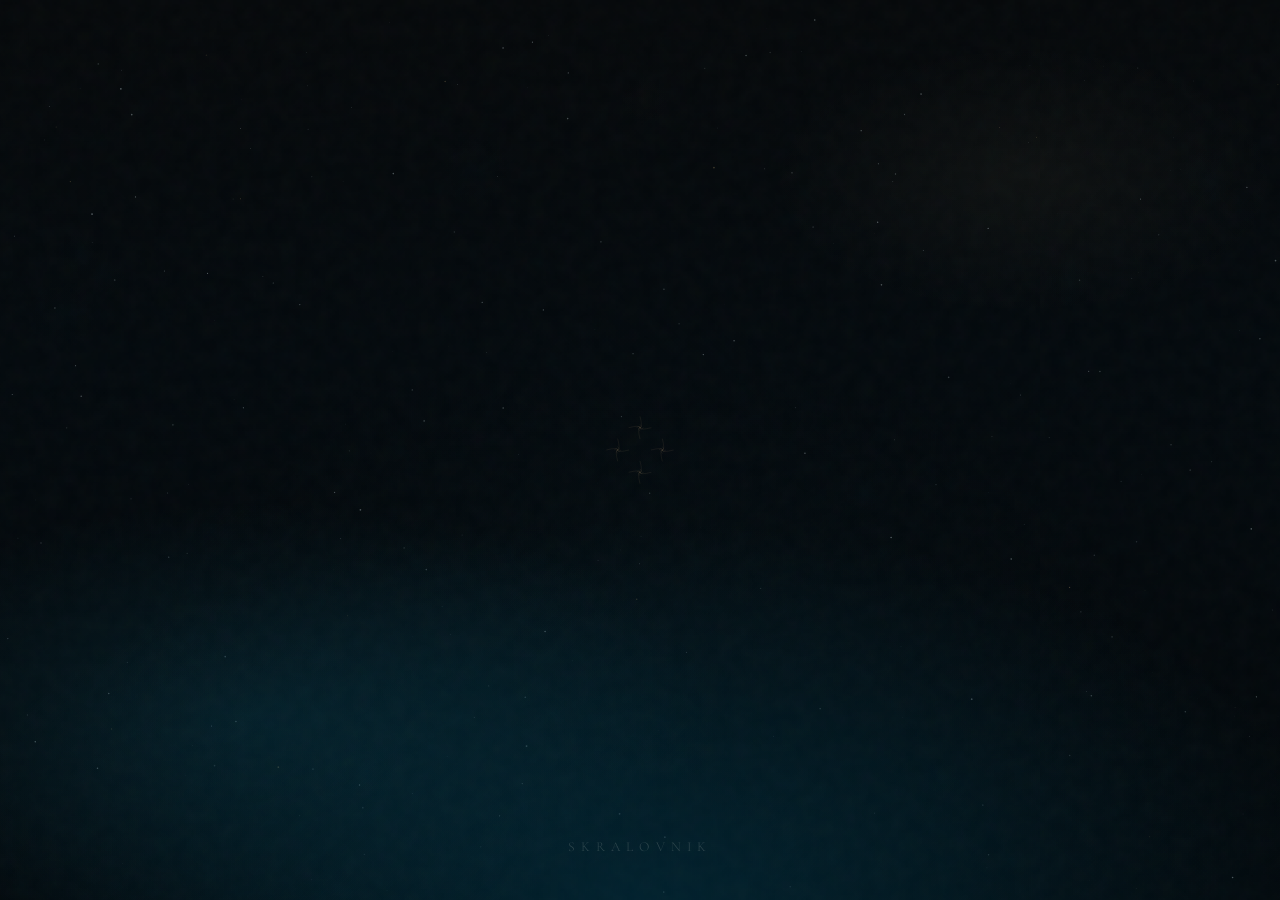
==== index.html @ 8f227478 "Add files via upload" ====
<!DOCTYPE html>
<html lang="sl">
<head>
  <meta charset="UTF-8" />
  <meta name="viewport" content="width=device-width, initial-scale=1.0" />
  <title>Skralovnik</title>
  <link rel="preconnect" href="https://fonts.googleapis.com" />
  <link rel="preconnect" href="https://fonts.gstatic.com" crossorigin />
  <link href="https://fonts.googleapis.com/css2?family=Cormorant+Garamond:ital,wght@0,300;0,400;1,300&display=swap" rel="stylesheet" />
  <style>
    *, *::before, *::after {
      margin: 0;
      padding: 0;
      box-sizing: border-box;
    }

    :root {
      --deep: #05080a;
      --ocean: #003042;
      --gold: #f5d592;
      --offwhite: #f0ece4;
      --teal-glow: #0a4a5e;
    }

    html, body {
      width: 100%;
      height: 100%;
      overflow: hidden;
      background: var(--deep);
    }

    canvas {
      position: fixed;
      inset: 0;
      width: 100%;
      height: 100%;
    }

    .overlay {
      position: fixed;
      inset: 0;
      background:
        radial-gradient(ellipse 80% 60% at 50% 100%, rgba(0,48,66,0.55) 0%, transparent 70%),
        radial-gradient(ellipse 60% 40% at 20% 80%, rgba(10,74,94,0.3) 0%, transparent 60%),
        radial-gradient(ellipse 40% 30% at 80% 20%, rgba(245,213,146,0.04) 0%, transparent 50%);
      pointer-events: none;
    }

    .grain {
      position: fixed;
      inset: -200%;
      width: 400%;
      height: 400%;
      background-image: url("data:image/svg+xml,%3Csvg viewBox='0 0 256 256' xmlns='http://www.w3.org/2000/svg'%3E%3Cfilter id='noise'%3E%3CfeTurbulence type='fractalNoise' baseFrequency='0.9' numOctaves='4' stitchTiles='stitch'/%3E%3C/filter%3E%3Crect width='100%25' height='100%25' filter='url(%23noise)' opacity='1'/%3E%3C/svg%3E");
      opacity: 0.028;
      pointer-events: none;
      animation: grain-shift 8s steps(10) infinite;
    }

    @keyframes grain-shift {
      0%   { transform: translate(0, 0); }
      10%  { transform: translate(-3%, -4%); }
      20%  { transform: translate(-6%, 2%); }
      30%  { transform: translate(2%, -5%); }
      40%  { transform: translate(-4%, 7%); }
      50%  { transform: translate(-3%, 3%); }
      60%  { transform: translate(5%, -2%); }
      70%  { transform: translate(-1%, 6%); }
      80%  { transform: translate(4%, -3%); }
      90%  { transform: translate(-5%, 1%); }
      100% { transform: translate(0, 0); }
    }

    /* Wordmark — very subtle, bottom center */
    .wordmark {
      position: fixed;
      bottom: 2.8rem;
      left: 50%;
      transform: translateX(-50%);
      font-family: 'Cormorant Garamond', serif;
      font-weight: 300;
      font-size: 0.85rem;
      letter-spacing: 0.45em;
      text-transform: uppercase;
      color: rgba(240, 236, 228, 0.18);
      user-select: none;
      opacity: 0;
      animation: fade-in 3s ease 1.5s forwards;
    }

    @keyframes fade-in {
      to { opacity: 1; }
    }
  </style>
</head>
<body>

  <canvas id="c"></canvas>
  <div class="overlay"></div>
  <div class="grain"></div>
  <div class="wordmark">Skralovnik</div>

  <script>
    const canvas = document.getElementById('c');
    const ctx = canvas.getContext('2d');

    let W, H, particles, time = 0;

    const DEEP    = [5, 8, 10];
    const OCEAN   = [0, 48, 66];
    const TEAL    = [10, 74, 94];
    const GOLD    = [245, 213, 146];

    function resize() {
      W = canvas.width  = window.innerWidth;
      H = canvas.height = window.innerHeight;
      init();
    }

    function lerp(a, b, t) { return a + (b - a) * t; }
    function rgba(c, a) { return `rgba(${c[0]},${c[1]},${c[2]},${a})`; }

    class Star {
      constructor() { this.reset(true); }
      reset(init = false) {
        this.x  = Math.random() * W;
        this.y  = init ? Math.random() * H : -2;
        this.r  = Math.random() * 0.8 + 0.1;
        this.vy = Math.random() * 0.04 + 0.005;
        this.life = 0;
        this.maxLife = Math.random() * 600 + 400;
        this.twinkleSpeed = Math.random() * 0.02 + 0.005;
        this.twinkleOffset = Math.random() * Math.PI * 2;
        this.gold = Math.random() < 0.06;
      }
      update() {
        this.y  += this.vy;
        this.life++;
        if (this.y > H + 5 || this.life > this.maxLife) this.reset();
      }
      draw() {
        const progress = Math.min(this.life / 80, 1) * Math.min((this.maxLife - this.life) / 80, 1);
        const twinkle  = (Math.sin(time * this.twinkleSpeed + this.twinkleOffset) + 1) / 2;
        const alpha    = progress * (0.3 + twinkle * 0.5);
        ctx.beginPath();
        ctx.arc(this.x, this.y, this.r, 0, Math.PI * 2);
        ctx.fillStyle = this.gold ? rgba(GOLD, alpha * 0.7) : rgba([220, 235, 240], alpha);
        ctx.fill();
      }
    }

    class NebulaParticle {
      constructor() { this.reset(); }
      reset() {
        this.x  = Math.random() * W;
        this.y  = Math.random() * H;
        this.vx = (Math.random() - 0.5) * 0.06;
        this.vy = (Math.random() - 0.5) * 0.04;
        this.r  = Math.random() * 180 + 80;
        this.life = 0;
        this.maxLife = Math.random() * 1200 + 800;
        this.type = Math.random(); // 0=ocean, 0.6=teal, 0.85=deep gold
      }
      color() {
        if (this.type > 0.85) return rgba(GOLD,  0.012);
        if (this.type > 0.55) return rgba(TEAL,  0.025);
        return rgba(OCEAN, 0.04);
      }
      update() {
        this.x += this.vx;
        this.y += this.vy;
        this.life++;
        if (this.life > this.maxLife) this.reset();
      }
      draw() {
        const progress = Math.min(this.life / 200, 1) * Math.min((this.maxLife - this.life) / 200, 1);
        const g = ctx.createRadialGradient(this.x, this.y, 0, this.x, this.y, this.r * progress);
        g.addColorStop(0, this.color());
        g.addColorStop(1, 'transparent');
        ctx.beginPath();
        ctx.arc(this.x, this.y, this.r, 0, Math.PI * 2);
        ctx.fillStyle = g;
        ctx.fill();
      }
    }

    // Sparkle constellation — four 4-pointed stars (brand symbol)
    function drawSparkle(cx, cy, size, alpha) {
      ctx.save();
      ctx.globalAlpha = alpha;
      ctx.strokeStyle = rgba(GOLD, 1);
      ctx.lineWidth = 0.6;

      const offsets = [
        [0, -size * 0.55],   // top
        [0,  size * 0.55],   // bottom
        [-size * 0.55, 0],   // left
        [ size * 0.55, 0],   // right
      ];

      offsets.forEach(([ox, oy]) => {
        const px = cx + ox, py = cy + oy;
        // 4-pointed star at each offset position
        for (let arm = 0; arm < 4; arm++) {
          const angle = (arm / 4) * Math.PI * 2;
          const len1  = size * 0.28;
          const len2  = size * 0.07;
          const aPerp = angle + Math.PI / 2;
          ctx.beginPath();
          ctx.moveTo(px + Math.cos(angle) * len1, py + Math.sin(angle) * len1);
          ctx.quadraticCurveTo(
            px + Math.cos(aPerp) * len2, py + Math.sin(aPerp) * len2,
            px, py
          );
          ctx.quadraticCurveTo(
            px - Math.cos(aPerp) * len2, py - Math.sin(aPerp) * len2,
            px + Math.cos(angle + Math.PI) * len1 * 0.3, py + Math.sin(angle + Math.PI) * len1 * 0.3
          );
          ctx.strokeStyle = rgba(GOLD, 0.5);
          ctx.stroke();
        }
        // center dot
        ctx.beginPath();
        ctx.arc(px, py, 0.6, 0, Math.PI * 2);
        ctx.fillStyle = rgba(GOLD, 0.6);
        ctx.fill();
      });

      ctx.restore();
    }

    function init() {
      particles = {
        stars:   Array.from({ length: 260 }, () => new Star()),
        nebulae: Array.from({ length: 12  }, () => new NebulaParticle()),
      };
    }

    function drawBase() {
      // Base gradient: very deep, not pure black
      const base = ctx.createLinearGradient(0, 0, 0, H);
      base.addColorStop(0,   `rgb(${DEEP[0]},${DEEP[1]},${DEEP[2]})`);
      base.addColorStop(0.4, `rgb(3,9,13)`);
      base.addColorStop(1,   `rgb(2,7,10)`);
      ctx.fillStyle = base;
      ctx.fillRect(0, 0, W, H);

      // Subtle horizon glow (bottom)
      const horiz = ctx.createRadialGradient(W/2, H, 0, W/2, H, H * 0.7);
      horiz.addColorStop(0,   rgba(OCEAN, 0.18));
      horiz.addColorStop(0.5, rgba(TEAL,  0.06));
      horiz.addColorStop(1,   'transparent');
      ctx.fillStyle = horiz;
      ctx.fillRect(0, 0, W, H);
    }

    function frame() {
      time++;
      drawBase();

      // Nebulae behind stars
      ctx.globalCompositeOperation = 'screen';
      particles.nebulae.forEach(p => { p.update(); p.draw(); });
      ctx.globalCompositeOperation = 'source-over';

      // Stars
      particles.stars.forEach(p => { p.update(); p.draw(); });

      // Brand symbol — center, subtle pulse
      const pulse  = (Math.sin(time * 0.008) + 1) / 2;
      const size   = 38 + pulse * 4;
      const alpha  = 0.18 + pulse * 0.08;
      drawSparkle(W / 2, H / 2, size, alpha);

      requestAnimationFrame(frame);
    }

    window.addEventListener('resize', resize);
    resize();
    frame();
  </script>
</body>
</html>
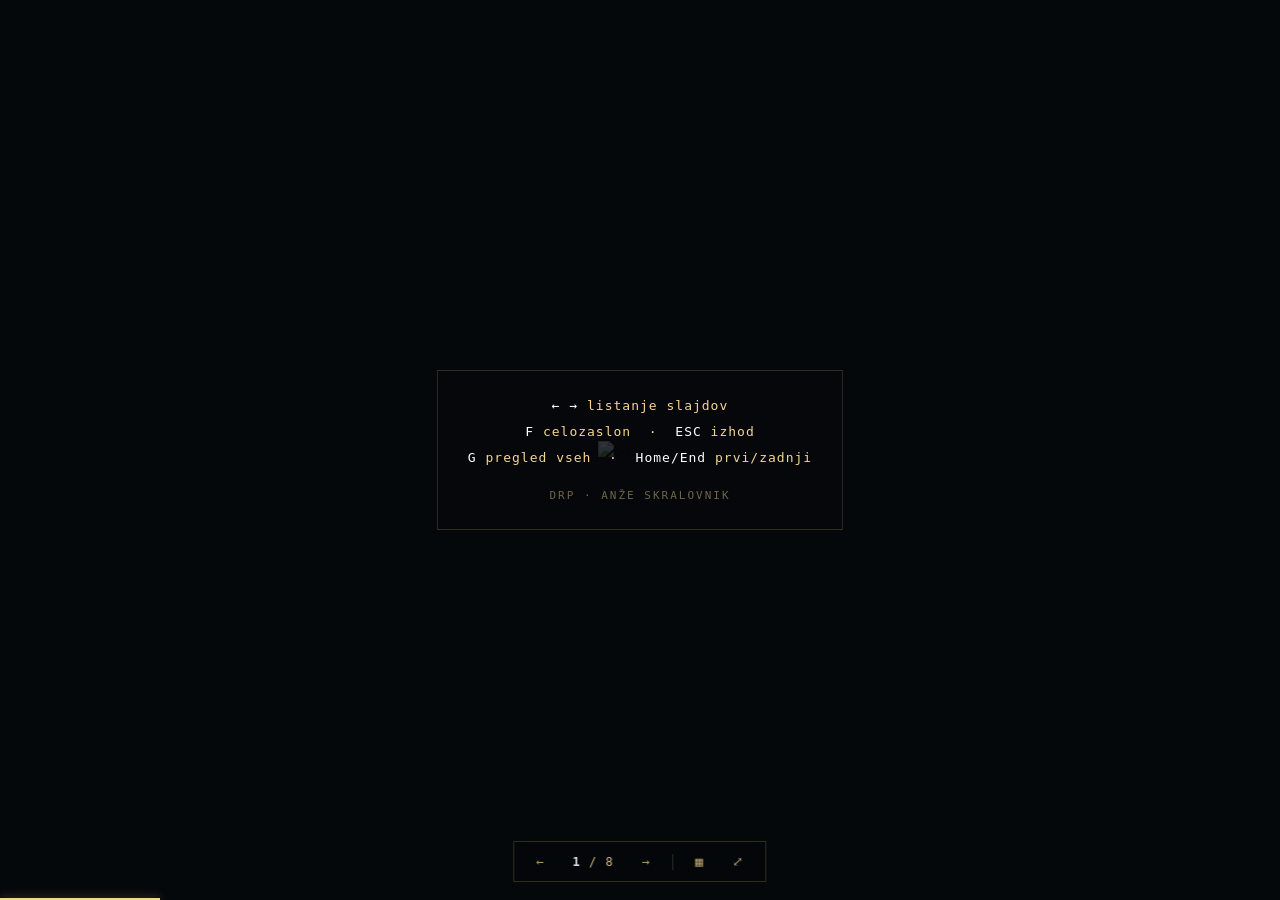
==== commit 779fcdf4: "Add files via upload" ====
--- a/index.html
+++ b/index.html
@@ -1,283 +1,193 @@
 <!DOCTYPE html>
 <html lang="sl">
 <head>
-  <meta charset="UTF-8" />
-  <meta name="viewport" content="width=device-width, initial-scale=1.0" />
-  <title>Skralovnik</title>
-  <link rel="preconnect" href="https://fonts.googleapis.com" />
-  <link rel="preconnect" href="https://fonts.gstatic.com" crossorigin />
-  <link href="https://fonts.googleapis.com/css2?family=Cormorant+Garamond:ital,wght@0,300;0,400;1,300&display=swap" rel="stylesheet" />
-  <style>
-    *, *::before, *::after {
-      margin: 0;
-      padding: 0;
-      box-sizing: border-box;
-    }
+<meta charset="utf-8">
+<meta name="viewport" content="width=device-width, initial-scale=1, maximum-scale=1, user-scalable=no">
+<title>DRP · Razvoj dinamičnega podjetja — Anže Skralovnik</title>
+<style>
+  :root{
+    --surface:#05080a;
+    --gold:#f5d592;
+    --muted:rgba(245,213,146,.45);
+    --line:rgba(245,213,146,.18);
+    --mono:"JetBrains Mono",ui-monospace,SFMono-Regular,Menlo,Consolas,monospace;
+  }
+  *{box-sizing:border-box;-webkit-tap-highlight-color:transparent;}
+  html,body{margin:0;height:100%;width:100%;background:var(--surface);overflow:hidden;font-family:var(--mono);}
+  body.hide-cursor{cursor:none;}
 
-    :root {
-      --deep: #05080a;
-      --ocean: #003042;
-      --gold: #f5d592;
-      --offwhite: #f0ece4;
-      --teal-glow: #0a4a5e;
-    }
+  #stage{position:fixed;inset:0;display:flex;align-items:center;justify-content:center;background:var(--surface);}
+  .slide{position:absolute;max-width:100%;max-height:100%;width:auto;height:auto;
+         object-fit:contain;opacity:0;transition:opacity .14s ease;
+         user-select:none;-webkit-user-drag:none;pointer-events:none;}
+  .slide.active{opacity:1;}
 
-    html, body {
-      width: 100%;
-      height: 100%;
-      overflow: hidden;
-      background: var(--deep);
-    }
+  /* progress */
+  #progress{position:fixed;left:0;bottom:0;height:2px;background:var(--gold);width:0;
+            transition:width .18s ease;z-index:30;box-shadow:0 0 10px rgba(245,213,146,.5);}
 
-    canvas {
-      position: fixed;
-      inset: 0;
-      width: 100%;
-      height: 100%;
-    }
+  /* control bar */
+  #bar{position:fixed;left:50%;bottom:18px;transform:translateX(-50%);
+       display:flex;align-items:center;gap:14px;z-index:40;
+       padding:9px 14px;border:1px solid var(--line);border-radius:0;
+       background:rgba(5,8,10,.72);backdrop-filter:blur(8px);
+       opacity:0;transition:opacity .3s ease;pointer-events:none;}
+  #bar.show{opacity:1;pointer-events:auto;}
+  #bar button{all:unset;cursor:pointer;color:var(--gold);font-family:var(--mono);font-size:13px;
+              padding:4px 8px;line-height:1;opacity:.7;transition:opacity .15s;}
+  #bar button:hover{opacity:1;}
+  #counter{color:var(--gold);font-family:var(--mono);font-size:12px;letter-spacing:1px;
+           min-width:54px;text-align:center;opacity:.85;}
+  #counter b{color:#fff;}
+  .sep{width:1px;height:16px;background:var(--line);}
 
-    .overlay {
-      position: fixed;
-      inset: 0;
-      background:
-        radial-gradient(ellipse 80% 60% at 50% 100%, rgba(0,48,66,0.55) 0%, transparent 70%),
-        radial-gradient(ellipse 60% 40% at 20% 80%, rgba(10,74,94,0.3) 0%, transparent 60%),
-        radial-gradient(ellipse 40% 30% at 80% 20%, rgba(245,213,146,0.04) 0%, transparent 50%);
-      pointer-events: none;
-    }
+  /* hint */
+  #hint{position:fixed;left:50%;top:50%;transform:translate(-50%,-50%);
+        z-index:50;text-align:center;color:var(--gold);
+        font-family:var(--mono);font-size:13px;letter-spacing:1px;line-height:2;
+        background:rgba(5,8,10,.82);border:1px solid var(--line);padding:22px 30px;
+        opacity:0;transition:opacity .5s ease;pointer-events:none;}
+  #hint.show{opacity:1;}
+  #hint .k{color:#fff;}
+  #hint .t{color:var(--muted);font-size:11px;margin-top:14px;letter-spacing:2px;}
 
-    .grain {
-      position: fixed;
-      inset: -200%;
-      width: 400%;
-      height: 400%;
-      background-image: url("data:image/svg+xml,%3Csvg viewBox='0 0 256 256' xmlns='http://www.w3.org/2000/svg'%3E%3Cfilter id='noise'%3E%3CfeTurbulence type='fractalNoise' baseFrequency='0.9' numOctaves='4' stitchTiles='stitch'/%3E%3C/filter%3E%3Crect width='100%25' height='100%25' filter='url(%23noise)' opacity='1'/%3E%3C/svg%3E");
-      opacity: 0.028;
-      pointer-events: none;
-      animation: grain-shift 8s steps(10) infinite;
-    }
-
-    @keyframes grain-shift {
-      0%   { transform: translate(0, 0); }
-      10%  { transform: translate(-3%, -4%); }
-      20%  { transform: translate(-6%, 2%); }
-      30%  { transform: translate(2%, -5%); }
-      40%  { transform: translate(-4%, 7%); }
-      50%  { transform: translate(-3%, 3%); }
-      60%  { transform: translate(5%, -2%); }
-      70%  { transform: translate(-1%, 6%); }
-      80%  { transform: translate(4%, -3%); }
-      90%  { transform: translate(-5%, 1%); }
-      100% { transform: translate(0, 0); }
-    }
-
-    /* Wordmark — very subtle, bottom center */
-    .wordmark {
-      position: fixed;
-      bottom: 2.8rem;
-      left: 50%;
-      transform: translateX(-50%);
-      font-family: 'Cormorant Garamond', serif;
-      font-weight: 300;
-      font-size: 0.85rem;
-      letter-spacing: 0.45em;
-      text-transform: uppercase;
-      color: rgba(240, 236, 228, 0.18);
-      user-select: none;
-      opacity: 0;
-      animation: fade-in 3s ease 1.5s forwards;
-    }
-
-    @keyframes fade-in {
-      to { opacity: 1; }
-    }
-  </style>
+  /* overview grid */
+  #grid{position:fixed;inset:0;z-index:60;background:rgba(5,8,10,.96);
+        display:none;grid-template-columns:repeat(auto-fill,minmax(260px,1fr));
+        gap:14px;padding:32px;overflow:auto;align-content:start;}
+  #grid.show{display:grid;}
+  #grid figure{margin:0;cursor:pointer;border:1px solid var(--line);transition:border-color .15s,transform .15s;}
+  #grid figure:hover{border-color:var(--gold);transform:translateY(-2px);}
+  #grid img{width:100%;display:block;}
+  #grid figcaption{color:var(--muted);font-size:11px;font-family:var(--mono);padding:5px 8px;letter-spacing:1px;}
+  #grid figure.cur{border-color:var(--gold);}
+</style>
 </head>
 <body>
+  <div id="stage"></div>
+  <div id="progress"></div>
 
-  <canvas id="c"></canvas>
-  <div class="overlay"></div>
-  <div class="grain"></div>
-  <div class="wordmark">Skralovnik</div>
+  <div id="grid"></div>
 
-  <script>
-    const canvas = document.getElementById('c');
-    const ctx = canvas.getContext('2d');
+  <div id="hint">
+    <div><span class="k">&larr; &rarr;</span> listanje slajdov</div>
+    <div><span class="k">F</span> celozaslon &nbsp;&middot;&nbsp; <span class="k">ESC</span> izhod</div>
+    <div><span class="k">G</span> pregled vseh &nbsp;&middot;&nbsp; <span class="k">Home/End</span> prvi/zadnji</div>
+    <div class="t">DRP · ANŽE SKRALOVNIK</div>
+  </div>
 
-    let W, H, particles, time = 0;
+  <div id="bar">
+    <button id="prev" title="Nazaj (←)">&larr;</button>
+    <span id="counter"><b>1</b> / 8</span>
+    <button id="next" title="Naprej (→)">&rarr;</button>
+    <span class="sep"></span>
+    <button id="gridBtn" title="Pregled (G)">▦</button>
+    <button id="fsBtn" title="Celozaslon (F)">⤢</button>
+  </div>
 
-    const DEEP    = [5, 8, 10];
-    const OCEAN   = [0, 48, 66];
-    const TEAL    = [10, 74, 94];
-    const GOLD    = [245, 213, 146];
+<script>
+  const SLIDES = ["./slides/slide-1.png", "./slides/slide-2.png", "./slides/slide-3.png", "./slides/slide-4.png", "./slides/slide-5.png", "./slides/slide-6.png", "./slides/slide-7.png", "./slides/slide-8.png"];
+  const n = SLIDES.length;
+  let i = 0;
 
-    function resize() {
-      W = canvas.width  = window.innerWidth;
-      H = canvas.height = window.innerHeight;
-      init();
+  const stage = document.getElementById('stage');
+  const counter = document.getElementById('counter');
+  const progress = document.getElementById('progress');
+  const bar = document.getElementById('bar');
+  const hint = document.getElementById('hint');
+  const grid = document.getElementById('grid');
+
+  // build + preload all slides
+  const imgs = SLIDES.map((src,idx)=>{
+    const im = document.createElement('img');
+    im.className='slide'; im.src=src; im.alt='Slajd '+(idx+1);
+    im.decoding='sync'; im.draggable=false;
+    stage.appendChild(im);
+    return im;
+  });
+
+  function render(){
+    imgs.forEach((im,idx)=>im.classList.toggle('active', idx===i));
+    counter.innerHTML='<b>'+(i+1)+'</b> / '+n;
+    progress.style.width=((i+1)/n*100)+'%';
+    [...grid.children].forEach((f,idx)=>f.classList.toggle('cur',idx===i));
+  }
+  function go(d){ i=Math.max(0,Math.min(n-1,i+d)); render(); }
+  function goto(x){ i=Math.max(0,Math.min(n-1,x)); render(); }
+
+  // fullscreen
+  function toggleFS(){
+    if(!document.fullscreenElement){
+      (document.documentElement.requestFullscreen||document.documentElement.webkitRequestFullscreen).call(document.documentElement);
+    } else {
+      (document.exitFullscreen||document.webkitExitFullscreen).call(document);
     }
+  }
 
-    function lerp(a, b, t) { return a + (b - a) * t; }
-    function rgba(c, a) { return `rgba(${c[0]},${c[1]},${c[2]},${a})`; }
+  // grid overview
+  function buildGrid(){
+    SLIDES.forEach((src,idx)=>{
+      const fig=document.createElement('figure');
+      const im=document.createElement('img'); im.src=src; im.loading='lazy';
+      const cap=document.createElement('figcaption'); cap.textContent=String(idx+1).padStart(2,'0');
+      fig.append(im,cap);
+      fig.onclick=()=>{ goto(idx); toggleGrid(false); };
+      grid.appendChild(fig);
+    });
+  }
+  let gridOpen=false;
+  function toggleGrid(force){
+    gridOpen = (force===undefined)? !gridOpen : force;
+    grid.classList.toggle('show',gridOpen);
+  }
 
-    class Star {
-      constructor() { this.reset(true); }
-      reset(init = false) {
-        this.x  = Math.random() * W;
-        this.y  = init ? Math.random() * H : -2;
-        this.r  = Math.random() * 0.8 + 0.1;
-        this.vy = Math.random() * 0.04 + 0.005;
-        this.life = 0;
-        this.maxLife = Math.random() * 600 + 400;
-        this.twinkleSpeed = Math.random() * 0.02 + 0.005;
-        this.twinkleOffset = Math.random() * Math.PI * 2;
-        this.gold = Math.random() < 0.06;
-      }
-      update() {
-        this.y  += this.vy;
-        this.life++;
-        if (this.y > H + 5 || this.life > this.maxLife) this.reset();
-      }
-      draw() {
-        const progress = Math.min(this.life / 80, 1) * Math.min((this.maxLife - this.life) / 80, 1);
-        const twinkle  = (Math.sin(time * this.twinkleSpeed + this.twinkleOffset) + 1) / 2;
-        const alpha    = progress * (0.3 + twinkle * 0.5);
-        ctx.beginPath();
-        ctx.arc(this.x, this.y, this.r, 0, Math.PI * 2);
-        ctx.fillStyle = this.gold ? rgba(GOLD, alpha * 0.7) : rgba([220, 235, 240], alpha);
-        ctx.fill();
-      }
-    }
+  // keyboard
+  const NEXT=['ArrowRight','ArrowDown','PageDown',' ','Spacebar','n','N'];
+  const PREV=['ArrowLeft','ArrowUp','PageUp','p','P','Backspace'];
+  document.addEventListener('keydown',e=>{
+    if(NEXT.includes(e.key)){ e.preventDefault(); if(gridOpen){toggleGrid(false);} go(1); }
+    else if(PREV.includes(e.key)){ e.preventDefault(); if(gridOpen){toggleGrid(false);} go(-1); }
+    else if(e.key==='Home'){ e.preventDefault(); goto(0); }
+    else if(e.key==='End'){ e.preventDefault(); goto(n-1); }
+    else if(e.key==='f'||e.key==='F'){ e.preventDefault(); toggleFS(); }
+    else if(e.key==='g'||e.key==='G'){ e.preventDefault(); toggleGrid(); }
+    else if(e.key==='Escape'){ if(gridOpen){ e.preventDefault(); toggleGrid(false);} }
+  });
 
-    class NebulaParticle {
-      constructor() { this.reset(); }
-      reset() {
-        this.x  = Math.random() * W;
-        this.y  = Math.random() * H;
-        this.vx = (Math.random() - 0.5) * 0.06;
-        this.vy = (Math.random() - 0.5) * 0.04;
-        this.r  = Math.random() * 180 + 80;
-        this.life = 0;
-        this.maxLife = Math.random() * 1200 + 800;
-        this.type = Math.random(); // 0=ocean, 0.6=teal, 0.85=deep gold
-      }
-      color() {
-        if (this.type > 0.85) return rgba(GOLD,  0.012);
-        if (this.type > 0.55) return rgba(TEAL,  0.025);
-        return rgba(OCEAN, 0.04);
-      }
-      update() {
-        this.x += this.vx;
-        this.y += this.vy;
-        this.life++;
-        if (this.life > this.maxLife) this.reset();
-      }
-      draw() {
-        const progress = Math.min(this.life / 200, 1) * Math.min((this.maxLife - this.life) / 200, 1);
-        const g = ctx.createRadialGradient(this.x, this.y, 0, this.x, this.y, this.r * progress);
-        g.addColorStop(0, this.color());
-        g.addColorStop(1, 'transparent');
-        ctx.beginPath();
-        ctx.arc(this.x, this.y, this.r, 0, Math.PI * 2);
-        ctx.fillStyle = g;
-        ctx.fill();
-      }
-    }
+  // buttons
+  document.getElementById('next').onclick=()=>go(1);
+  document.getElementById('prev').onclick=()=>go(-1);
+  document.getElementById('fsBtn').onclick=toggleFS;
+  document.getElementById('gridBtn').onclick=()=>toggleGrid();
 
-    // Sparkle constellation — four 4-pointed stars (brand symbol)
-    function drawSparkle(cx, cy, size, alpha) {
-      ctx.save();
-      ctx.globalAlpha = alpha;
-      ctx.strokeStyle = rgba(GOLD, 1);
-      ctx.lineWidth = 0.6;
+  // click left/right thirds to navigate (not on the bar)
+  stage.addEventListener('click',e=>{
+    if(gridOpen) return;
+    const x=e.clientX/window.innerWidth;
+    if(x>0.55) go(1); else if(x<0.45) go(-1);
+  });
 
-      const offsets = [
-        [0, -size * 0.55],   // top
-        [0,  size * 0.55],   // bottom
-        [-size * 0.55, 0],   // left
-        [ size * 0.55, 0],   // right
-      ];
+  // swipe
+  let tx=0,ty=0;
+  document.addEventListener('touchstart',e=>{tx=e.touches[0].clientX;ty=e.touches[0].clientY;},{passive:true});
+  document.addEventListener('touchend',e=>{
+    const dx=e.changedTouches[0].clientX-tx, dy=e.changedTouches[0].clientY-ty;
+    if(Math.abs(dx)>50 && Math.abs(dx)>Math.abs(dy)){ dx<0?go(1):go(-1); }
+  },{passive:true});
 
-      offsets.forEach(([ox, oy]) => {
-        const px = cx + ox, py = cy + oy;
-        // 4-pointed star at each offset position
-        for (let arm = 0; arm < 4; arm++) {
-          const angle = (arm / 4) * Math.PI * 2;
-          const len1  = size * 0.28;
-          const len2  = size * 0.07;
-          const aPerp = angle + Math.PI / 2;
-          ctx.beginPath();
-          ctx.moveTo(px + Math.cos(angle) * len1, py + Math.sin(angle) * len1);
-          ctx.quadraticCurveTo(
-            px + Math.cos(aPerp) * len2, py + Math.sin(aPerp) * len2,
-            px, py
-          );
-          ctx.quadraticCurveTo(
-            px - Math.cos(aPerp) * len2, py - Math.sin(aPerp) * len2,
-            px + Math.cos(angle + Math.PI) * len1 * 0.3, py + Math.sin(angle + Math.PI) * len1 * 0.3
-          );
-          ctx.strokeStyle = rgba(GOLD, 0.5);
-          ctx.stroke();
-        }
-        // center dot
-        ctx.beginPath();
-        ctx.arc(px, py, 0.6, 0, Math.PI * 2);
-        ctx.fillStyle = rgba(GOLD, 0.6);
-        ctx.fill();
-      });
+  // controls + cursor auto-hide
+  let idle;
+  function activity(){
+    bar.classList.add('show'); document.body.classList.remove('hide-cursor');
+    clearTimeout(idle);
+    idle=setTimeout(()=>{ bar.classList.remove('show'); 
+      if(document.fullscreenElement) document.body.classList.add('hide-cursor'); },2600);
+  }
+  ['mousemove','mousedown','keydown','touchstart'].forEach(ev=>document.addEventListener(ev,activity,{passive:true}));
 
-      ctx.restore();
-    }
-
-    function init() {
-      particles = {
-        stars:   Array.from({ length: 260 }, () => new Star()),
-        nebulae: Array.from({ length: 12  }, () => new NebulaParticle()),
-      };
-    }
-
-    function drawBase() {
-      // Base gradient: very deep, not pure black
-      const base = ctx.createLinearGradient(0, 0, 0, H);
-      base.addColorStop(0,   `rgb(${DEEP[0]},${DEEP[1]},${DEEP[2]})`);
-      base.addColorStop(0.4, `rgb(3,9,13)`);
-      base.addColorStop(1,   `rgb(2,7,10)`);
-      ctx.fillStyle = base;
-      ctx.fillRect(0, 0, W, H);
-
-      // Subtle horizon glow (bottom)
-      const horiz = ctx.createRadialGradient(W/2, H, 0, W/2, H, H * 0.7);
-      horiz.addColorStop(0,   rgba(OCEAN, 0.18));
-      horiz.addColorStop(0.5, rgba(TEAL,  0.06));
-      horiz.addColorStop(1,   'transparent');
-      ctx.fillStyle = horiz;
-      ctx.fillRect(0, 0, W, H);
-    }
-
-    function frame() {
-      time++;
-      drawBase();
-
-      // Nebulae behind stars
-      ctx.globalCompositeOperation = 'screen';
-      particles.nebulae.forEach(p => { p.update(); p.draw(); });
-      ctx.globalCompositeOperation = 'source-over';
-
-      // Stars
-      particles.stars.forEach(p => { p.update(); p.draw(); });
-
-      // Brand symbol — center, subtle pulse
-      const pulse  = (Math.sin(time * 0.008) + 1) / 2;
-      const size   = 38 + pulse * 4;
-      const alpha  = 0.18 + pulse * 0.08;
-      drawSparkle(W / 2, H / 2, size, alpha);
-
-      requestAnimationFrame(frame);
-    }
-
-    window.addEventListener('resize', resize);
-    resize();
-    frame();
-  </script>
+  // init
+  buildGrid(); render(); activity();
+  hint.classList.add('show'); setTimeout(()=>hint.classList.remove('show'),4200);
+</script>
 </body>
 </html>
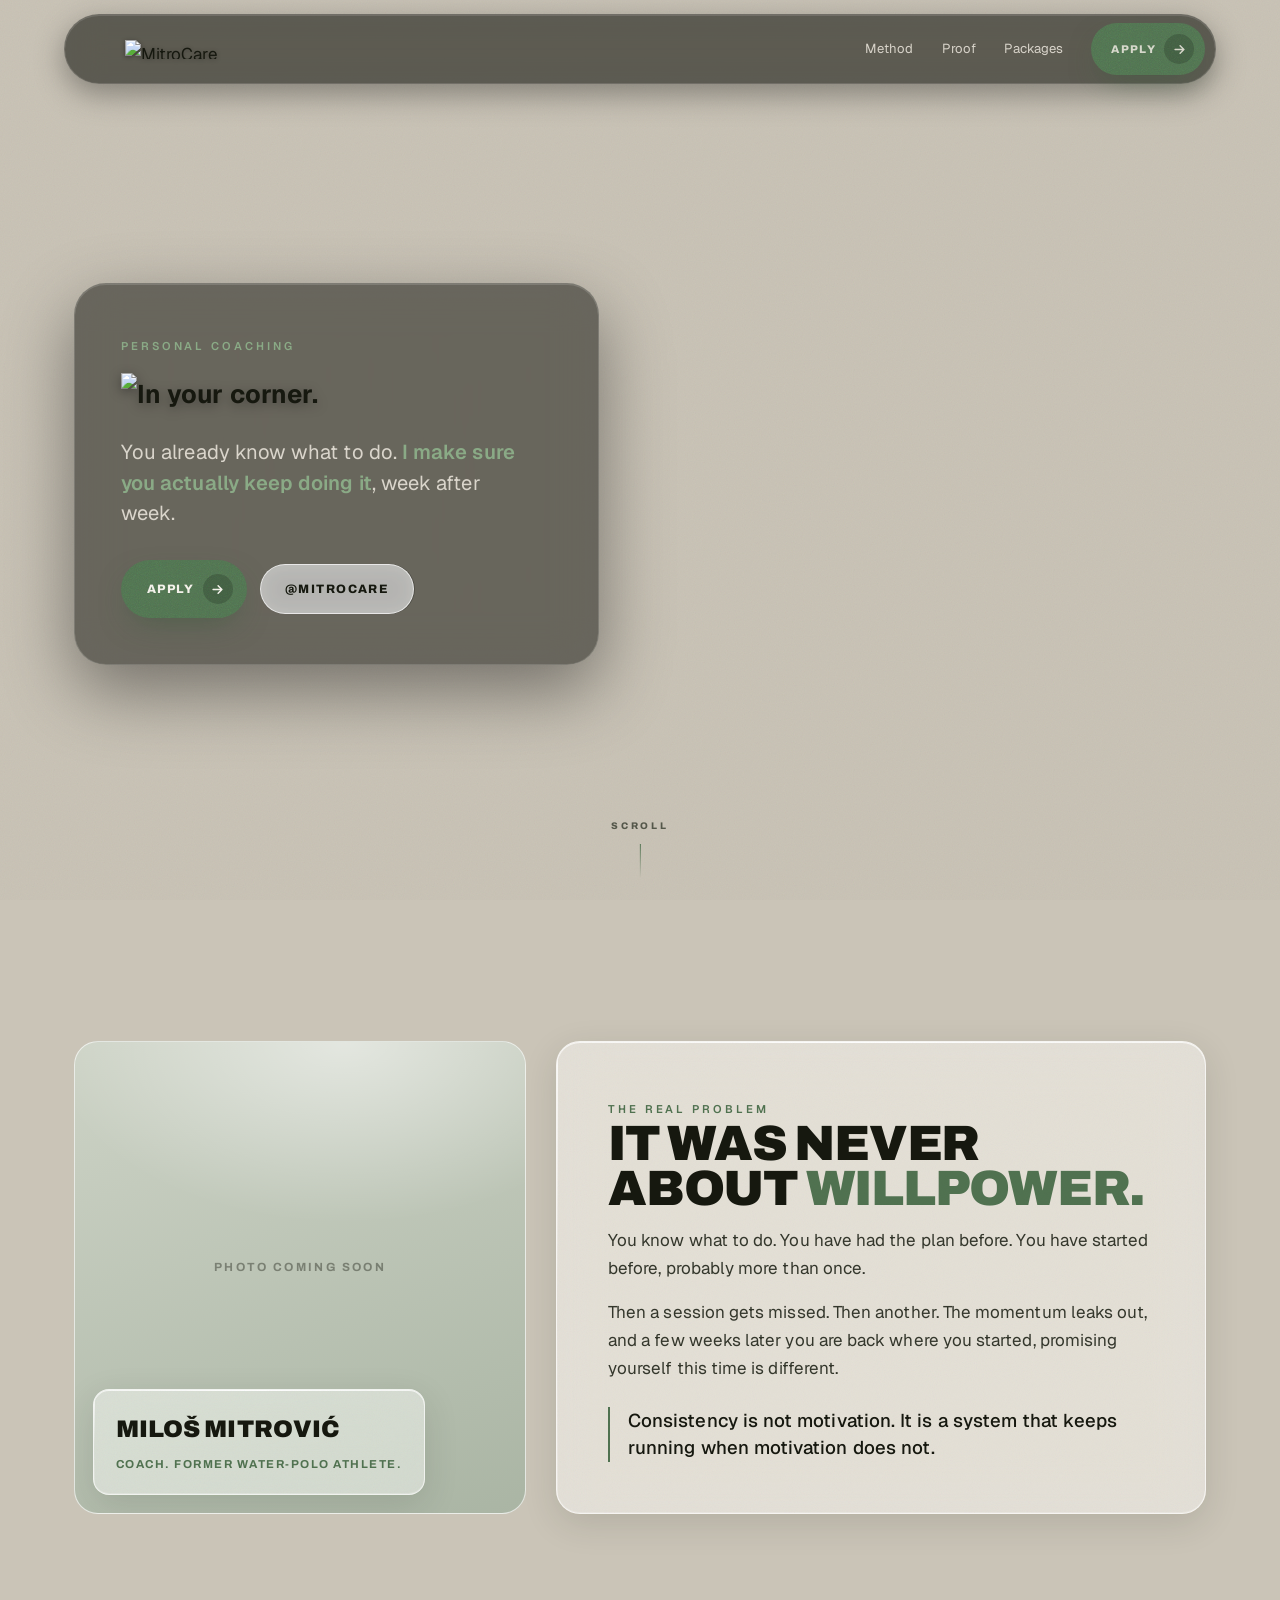
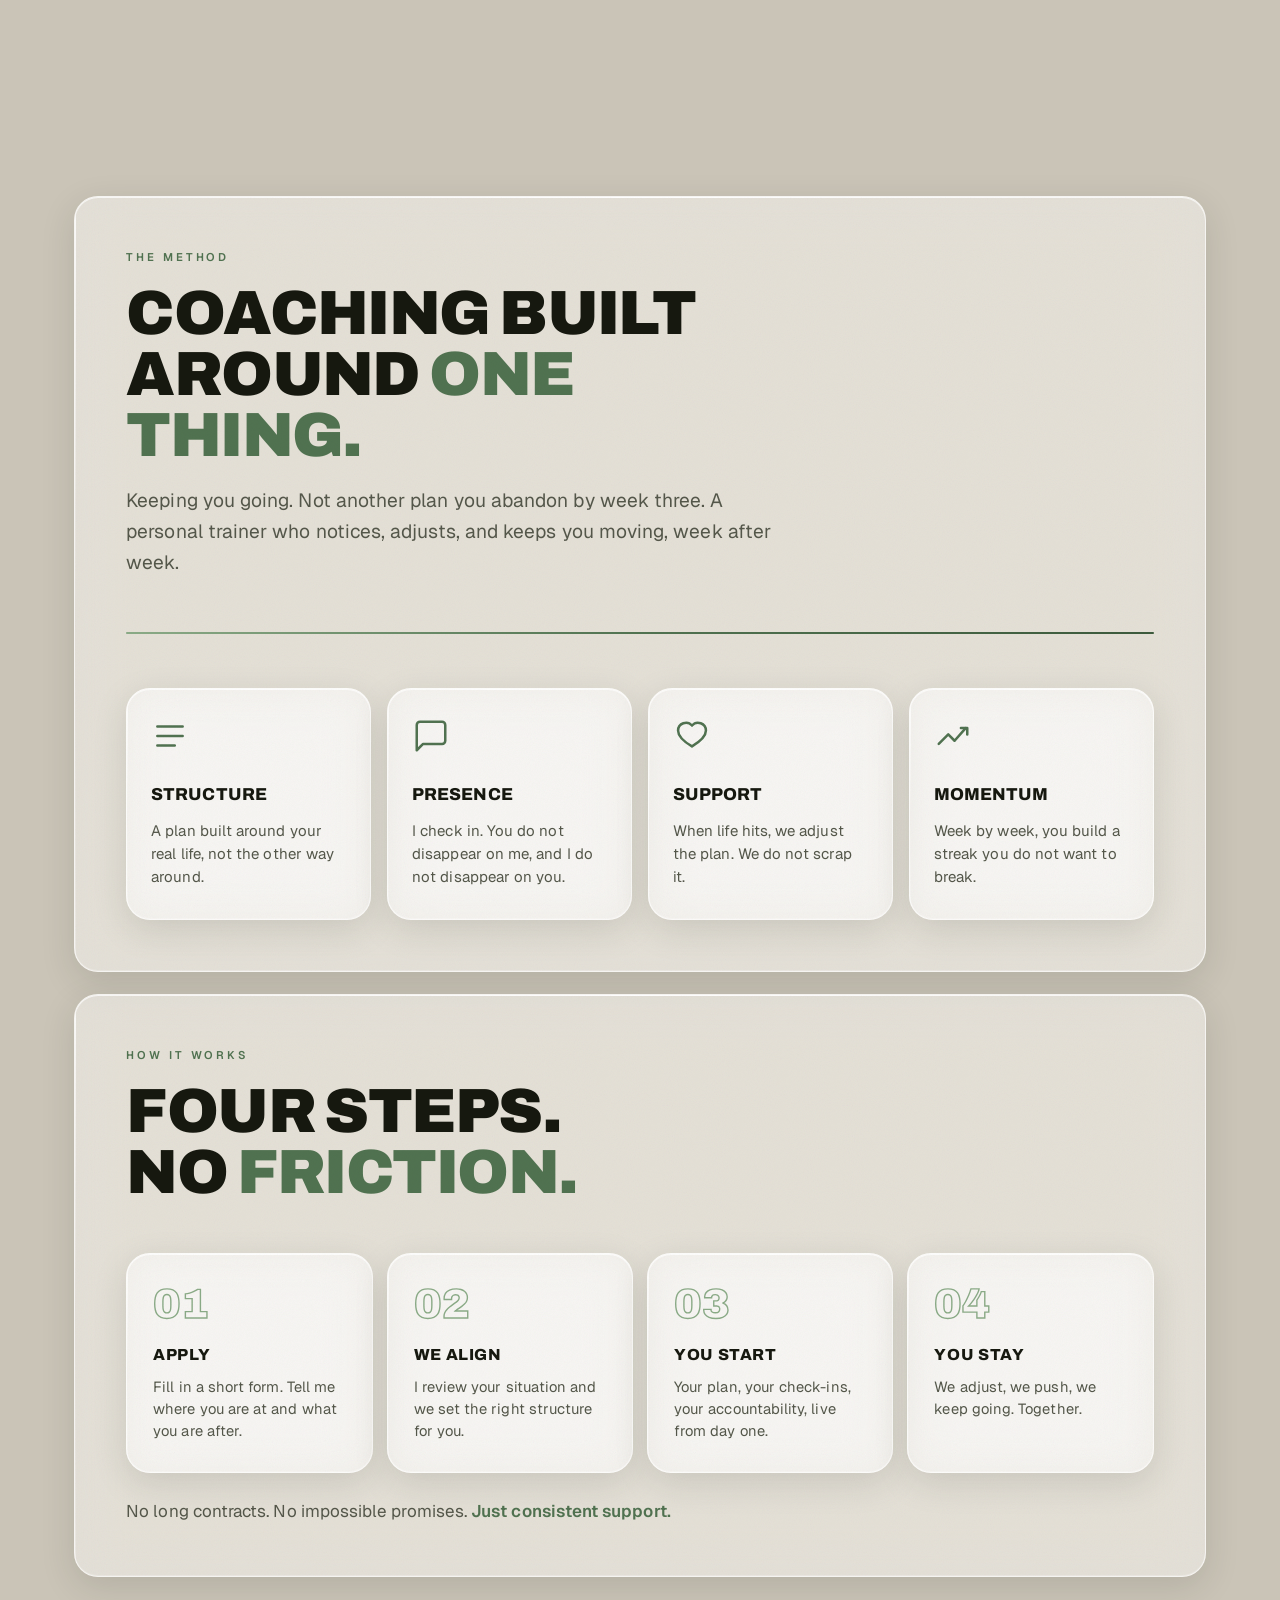
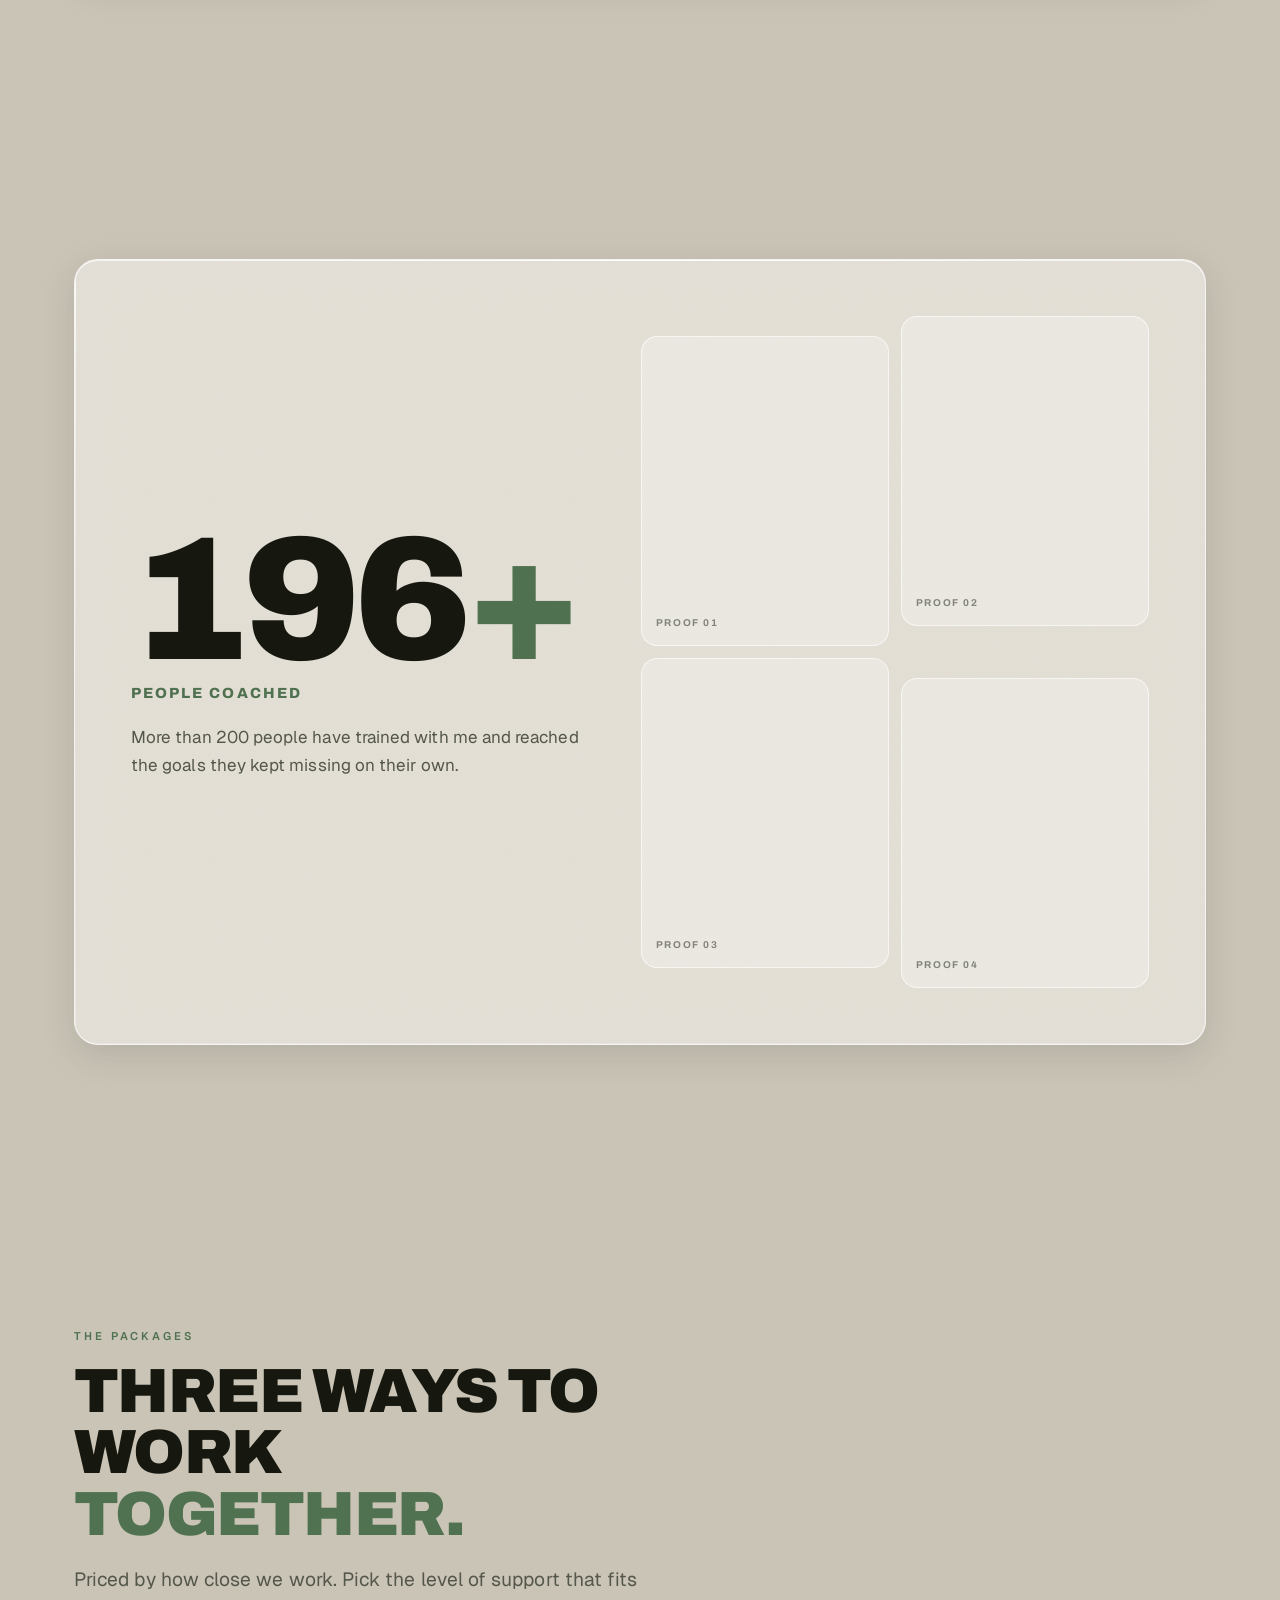
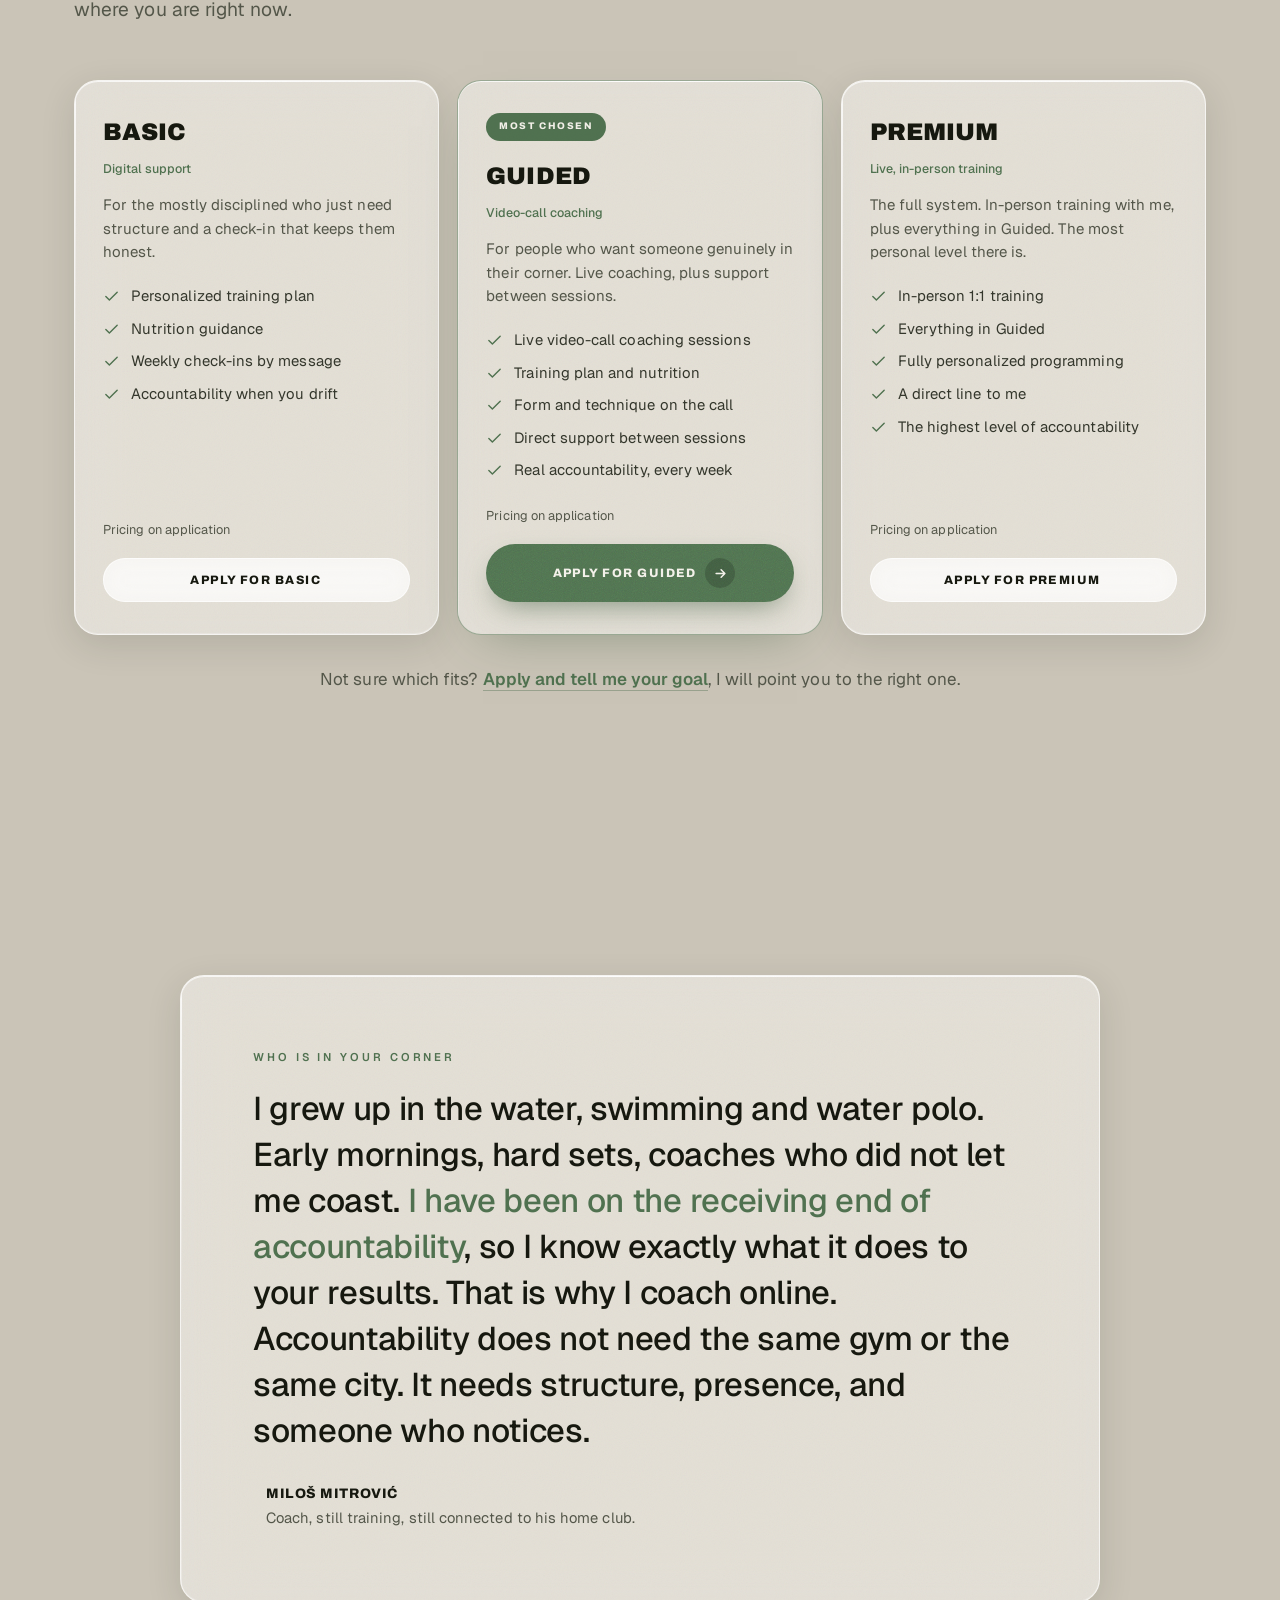
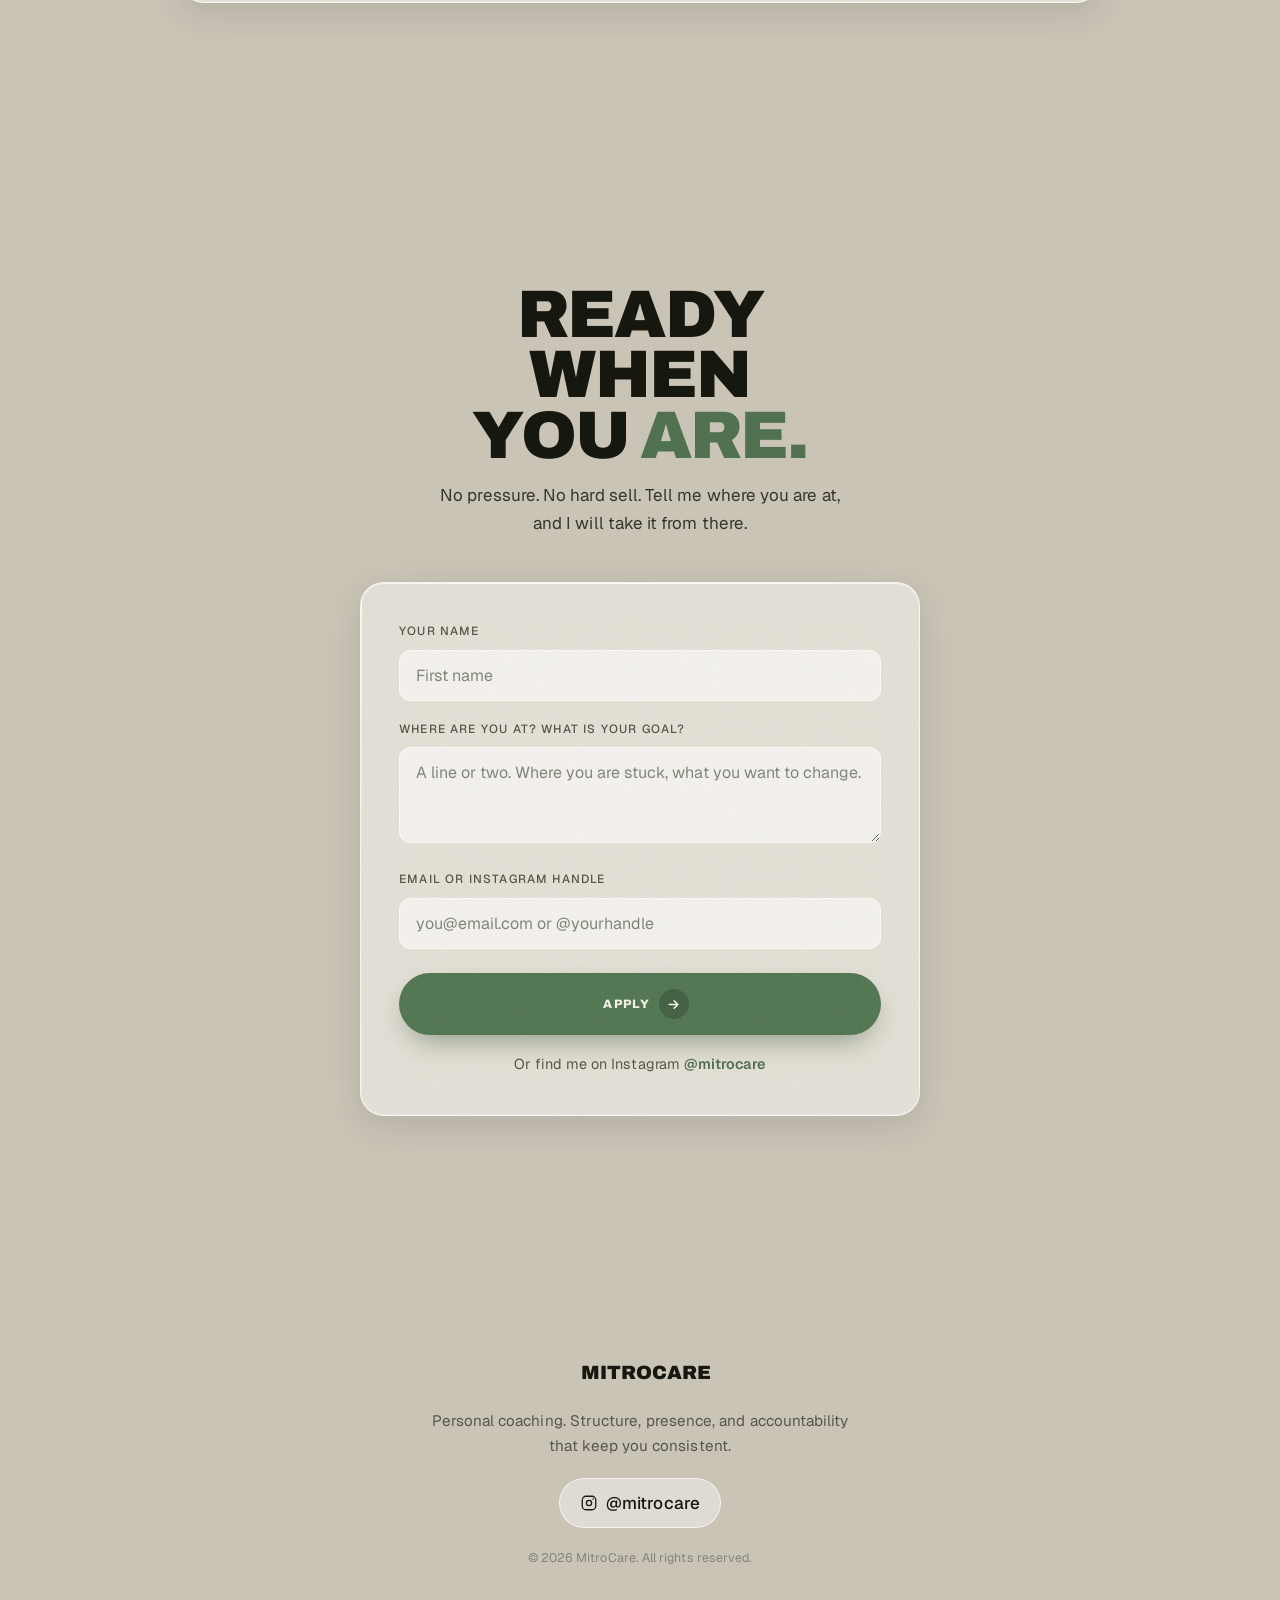
==== commit 7191f014: "Add files via upload" ====
--- a/index.html
+++ b/index.html
@@ -1,193 +1,1759 @@
 <!DOCTYPE html>
-<html lang="sl">
+<html lang="en">
+
 <head>
-<meta charset="utf-8">
-<meta name="viewport" content="width=device-width, initial-scale=1, maximum-scale=1, user-scalable=no">
-<title>DRP · Razvoj dinamičnega podjetja — Anže Skralovnik</title>
-<style>
-  :root{
-    --surface:#05080a;
-    --gold:#f5d592;
-    --muted:rgba(245,213,146,.45);
-    --line:rgba(245,213,146,.18);
-    --mono:"JetBrains Mono",ui-monospace,SFMono-Regular,Menlo,Consolas,monospace;
-  }
-  *{box-sizing:border-box;-webkit-tap-highlight-color:transparent;}
-  html,body{margin:0;height:100%;width:100%;background:var(--surface);overflow:hidden;font-family:var(--mono);}
-  body.hide-cursor{cursor:none;}
-
-  #stage{position:fixed;inset:0;display:flex;align-items:center;justify-content:center;background:var(--surface);}
-  .slide{position:absolute;max-width:100%;max-height:100%;width:auto;height:auto;
-         object-fit:contain;opacity:0;transition:opacity .14s ease;
-         user-select:none;-webkit-user-drag:none;pointer-events:none;}
-  .slide.active{opacity:1;}
-
-  /* progress */
-  #progress{position:fixed;left:0;bottom:0;height:2px;background:var(--gold);width:0;
-            transition:width .18s ease;z-index:30;box-shadow:0 0 10px rgba(245,213,146,.5);}
-
-  /* control bar */
-  #bar{position:fixed;left:50%;bottom:18px;transform:translateX(-50%);
-       display:flex;align-items:center;gap:14px;z-index:40;
-       padding:9px 14px;border:1px solid var(--line);border-radius:0;
-       background:rgba(5,8,10,.72);backdrop-filter:blur(8px);
-       opacity:0;transition:opacity .3s ease;pointer-events:none;}
-  #bar.show{opacity:1;pointer-events:auto;}
-  #bar button{all:unset;cursor:pointer;color:var(--gold);font-family:var(--mono);font-size:13px;
-              padding:4px 8px;line-height:1;opacity:.7;transition:opacity .15s;}
-  #bar button:hover{opacity:1;}
-  #counter{color:var(--gold);font-family:var(--mono);font-size:12px;letter-spacing:1px;
-           min-width:54px;text-align:center;opacity:.85;}
-  #counter b{color:#fff;}
-  .sep{width:1px;height:16px;background:var(--line);}
-
-  /* hint */
-  #hint{position:fixed;left:50%;top:50%;transform:translate(-50%,-50%);
-        z-index:50;text-align:center;color:var(--gold);
-        font-family:var(--mono);font-size:13px;letter-spacing:1px;line-height:2;
-        background:rgba(5,8,10,.82);border:1px solid var(--line);padding:22px 30px;
-        opacity:0;transition:opacity .5s ease;pointer-events:none;}
-  #hint.show{opacity:1;}
-  #hint .k{color:#fff;}
-  #hint .t{color:var(--muted);font-size:11px;margin-top:14px;letter-spacing:2px;}
-
-  /* overview grid */
-  #grid{position:fixed;inset:0;z-index:60;background:rgba(5,8,10,.96);
-        display:none;grid-template-columns:repeat(auto-fill,minmax(260px,1fr));
-        gap:14px;padding:32px;overflow:auto;align-content:start;}
-  #grid.show{display:grid;}
-  #grid figure{margin:0;cursor:pointer;border:1px solid var(--line);transition:border-color .15s,transform .15s;}
-  #grid figure:hover{border-color:var(--gold);transform:translateY(-2px);}
-  #grid img{width:100%;display:block;}
-  #grid figcaption{color:var(--muted);font-size:11px;font-family:var(--mono);padding:5px 8px;letter-spacing:1px;}
-  #grid figure.cur{border-color:var(--gold);}
-</style>
+  <meta charset="UTF-8" />
+  <meta name="viewport" content="width=device-width, initial-scale=1.0" />
+  <title>MitroCare · Personal Coaching</title>
+  <meta name="description"
+    content="Personal coaching with Miloš Mitrović. Structure, presence, and accountability that keep you consistent. You already know what to do. I make sure you keep doing it." />
+  <meta name="theme-color" content="#CAC4B7" />
+  <meta property="og:type" content="website" />
+  <meta property="og:title" content="MitroCare · Personal Coaching" />
+  <meta property="og:description"
+    content="You already know what to do. I make sure you actually keep doing it, week after week." />
+  <meta property="og:image" content="og-image.jpg" /><!-- TODO: 1200x630 OG image -->
+
+  <link rel="icon"
+    href="data:image/svg+xml,%3Csvg xmlns='http://www.w3.org/2000/svg' viewBox='0 0 48 48'%3E%3Crect width='48' height='48' rx='12' fill='%23507250'/%3E%3Cpath d='M14 34V16l10 8 10-8v18' fill='none' stroke='%23EDEBE4' stroke-width='5' stroke-linejoin='miter' stroke-linecap='square'/%3E%3C/svg%3E" />
+
+  <link rel="preconnect" href="https://fonts.googleapis.com" />
+  <link rel="preconnect" href="https://fonts.gstatic.com" crossorigin />
+  <link
+    href="https://fonts.googleapis.com/css2?family=Archivo:wght@700;800;900&family=Geist:wght@400;500;600&display=swap"
+    rel="stylesheet" />
+  <noscript>
+    <style>
+      .reveal,
+      .stagger>* {
+        opacity: 1 !important;
+        transform: none !important;
+        filter: none !important
+      }
+
+      .streak .fill {
+        transform: scaleX(1) !important
+      }
+
+      .hero-scroll {
+        display: none !important
+      }
+    </style>
+  </noscript>
+
+  <style>
+    /* ============================================================
+   MITROCARE v3.1 · per Navodila.pdf + correction
+   Hero background = neutral studio image (no green tint). Chrome
+   objects orbit an invisible centre on the hero right side as a slowly
+   rotating RING (group rotates; each element stays upright, no self-spin).
+   All other sections: same neutral background, NO floating objects.
+   Green #507250 stays as accent (buttons + highlights). Frosted glass.
+   ============================================================ */
+    :root {
+      --green: #507250;
+      --green-deep: #3C5A3C;
+      --green-bright: #5F8B5A;
+      --green-soft: #8AAA86;
+      --ink: #16180F;
+      --ink-2: #34372C;
+      --muted: #54574A;
+      --faint: #83857A;
+      --bg-1: #DCDAD2;
+      --bg-2: #CAC4B7;
+      --bg-3: #BFC0BA;
+      --glass: rgba(255, 255, 255, .46);
+      --glass-strong: rgba(255, 255, 255, .62);
+      --glass-thin: rgba(255, 255, 255, .18);
+      --glass-brd: rgba(255, 255, 255, .65);
+      --hair: rgba(22, 24, 15, .10);
+      --r-md: 16px;
+      --r-lg: 24px;
+      --r-xl: 32px;
+      --pill: 999px;
+      --spring: cubic-bezier(.32, .72, 0, 1);
+      --ease: cubic-bezier(.16, 1, .3, 1);
+      --maxw: 1180px;
+      --noise: url("data:image/svg+xml,%3Csvg viewBox='0 0 220 220' xmlns='http://www.w3.org/2000/svg'%3E%3Cfilter id='n'%3E%3CfeTurbulence type='fractalNoise' baseFrequency='0.8' numOctaves='4' stitchTiles='stitch'/%3E%3C/filter%3E%3Crect width='100%25' height='100%25' filter='url(%23n)'/%3E%3C/svg%3E");
+    }
+
+    * {
+      box-sizing: border-box;
+      margin: 0;
+      padding: 0
+    }
+
+    html {
+      -webkit-text-size-adjust: 100%
+    }
+
+    html:not([data-rm]) {
+      scroll-behavior: smooth
+    }
+
+    body {
+      background: var(--bg-2);
+      color: var(--ink);
+      font-family: 'Geist', 'Inter', system-ui, -apple-system, sans-serif;
+      font-size: 17px;
+      line-height: 1.65;
+      letter-spacing: .004em;
+      overflow-x: hidden;
+      -webkit-font-smoothing: antialiased
+    }
+
+    /* continuous neutral studio background (same across every section) */
+    .bg-fixed {
+      position: fixed;
+      inset: 0;
+      z-index: -3;
+      pointer-events: none;
+      background: #cac4b7 url('assets/hero-bg.jpg') center center / cover no-repeat
+    }
+
+    .bg-grain {
+      position: fixed;
+      inset: 0;
+      z-index: -2;
+      pointer-events: none;
+      background-image: var(--noise);
+      background-size: 200px 200px;
+      opacity: .08;
+      mix-blend-mode: multiply
+    }
+
+    ::selection {
+      background: var(--green);
+      color: #fff
+    }
+
+    a {
+      color: inherit;
+      text-decoration: none
+    }
+
+    img {
+      max-width: 100%;
+      display: block
+    }
+
+    .display {
+      font-family: 'Archivo', sans-serif;
+      font-weight: 900;
+      text-transform: uppercase;
+      letter-spacing: -.025em;
+      line-height: .9
+    }
+
+    .hl {
+      color: var(--green)
+    }
+
+    .chrome {
+      background: linear-gradient(180deg, #f8f8fa 0%, #c6c9ce 22%, #8b8f96 44%, #666a71 50%, #aeb2b9 57%, #eef0f2 74%, #b6bac1 100%);
+      -webkit-background-clip: text;
+      background-clip: text;
+      -webkit-text-fill-color: transparent;
+      color: #8b8f96;
+      -webkit-text-stroke: .4px rgba(40, 42, 46, .26);
+      filter: drop-shadow(0 1px 0 rgba(255, 255, 255, .45)) drop-shadow(0 3px 5px rgba(0, 0, 0, .28))
+    }
+
+    .eyebrow {
+      font-size: .7rem;
+      letter-spacing: .26em;
+      text-transform: uppercase;
+      color: var(--green);
+      font-weight: 600
+    }
+
+    .lead {
+      color: var(--muted);
+      font-size: clamp(1.02rem, 1.5vw, 1.2rem);
+      line-height: 1.6;
+      max-width: 60ch
+    }
+
+    .wrap {
+      max-width: var(--maxw);
+      margin: 0 auto;
+      padding: 0 24px
+    }
+
+    .section {
+      padding: clamp(80px, 11vw, 150px) 0;
+      position: relative
+    }
+
+    /* frosted glass */
+    .glass {
+      position: relative;
+      background: var(--glass);
+      backdrop-filter: blur(22px) saturate(1.35);
+      -webkit-backdrop-filter: blur(22px) saturate(1.35);
+      border-radius: var(--r-lg);
+      border: 1px solid var(--glass-brd);
+      box-shadow: 0 10px 34px rgba(31, 40, 30, .13), inset 0 1px 0 rgba(255, 255, 255, .75), inset 0 -1px 0 rgba(255, 255, 255, .22);
+      overflow: hidden
+    }
+
+    .glass::before {
+      content: '';
+      position: absolute;
+      top: 0;
+      left: 0;
+      right: 0;
+      height: 1px;
+      background: linear-gradient(90deg, transparent, rgba(255, 255, 255, .95), transparent)
+    }
+
+    .glass::after {
+      content: '';
+      position: absolute;
+      top: 0;
+      left: 0;
+      width: 1px;
+      height: 100%;
+      background: linear-gradient(180deg, rgba(255, 255, 255, .85), transparent 55%, rgba(255, 255, 255, .3))
+    }
+
+    .glass-grain {
+      position: absolute;
+      inset: 0;
+      background-image: var(--noise);
+      background-size: 180px 180px;
+      opacity: .05;
+      mix-blend-mode: multiply;
+      pointer-events: none
+    }
+
+    /* buttons */
+    .btn {
+      display: inline-flex;
+      align-items: center;
+      gap: .7em;
+      cursor: pointer;
+      border: none;
+      font-family: 'Archivo', sans-serif;
+      font-weight: 800;
+      text-transform: uppercase;
+      font-size: .76rem;
+      letter-spacing: .12em;
+      padding: 14px 14px 14px 26px;
+      border-radius: var(--pill);
+      transition: transform .4s var(--spring), box-shadow .4s var(--spring), background .3s
+    }
+
+    .btn .ico {
+      width: 30px;
+      height: 30px;
+      border-radius: 50%;
+      display: inline-flex;
+      align-items: center;
+      justify-content: center;
+      transition: transform .4s var(--spring)
+    }
+
+    .btn .ico svg {
+      width: 15px;
+      height: 15px
+    }
+
+    .btn:hover {
+      transform: translateY(-2px)
+    }
+
+    .btn:active {
+      transform: scale(.985)
+    }
+
+    .btn-green {
+      position: relative;
+      background: var(--green);
+      color: #F3F1E9;
+      box-shadow: 0 12px 30px -10px rgba(60, 90, 60, .6);
+      overflow: hidden
+    }
+
+    .btn-green .ico {
+      background: rgba(0, 0, 0, .18)
+    }
+
+    .btn-green:hover {
+      background: var(--green-bright);
+      box-shadow: 0 18px 40px -12px rgba(60, 90, 60, .6)
+    }
+
+    .btn-green:hover .ico {
+      transform: translate(2px, -1px)
+    }
+
+    .btn-green::after {
+      content: '';
+      position: absolute;
+      inset: 0;
+      background-image: var(--noise);
+      background-size: 160px 160px;
+      opacity: .2;
+      mix-blend-mode: overlay;
+      pointer-events: none
+    }
+
+    .btn-glass {
+      background: var(--glass-strong);
+      color: var(--ink);
+      border: 1px solid var(--glass-brd);
+      padding: 14px 24px;
+      backdrop-filter: blur(12px);
+      -webkit-backdrop-filter: blur(12px)
+    }
+
+    .btn-glass:hover {
+      background: rgba(255, 255, 255, .8)
+    }
+
+    :focus-visible {
+      outline: 2px solid var(--green);
+      outline-offset: 3px;
+      border-radius: 6px
+    }
+
+    /* NAV */
+    header.nav {
+      position: fixed;
+      top: 0;
+      left: 0;
+      right: 0;
+      z-index: 100
+    }
+
+    .nav-inner {
+      max-width: var(--maxw);
+      margin: 14px auto 0;
+      padding: 0 14px
+    }
+
+    .nav-pill {
+      display: flex;
+      align-items: center;
+      justify-content: space-between;
+      gap: 24px;
+      padding: 8px 10px 8px 18px;
+      border-radius: var(--pill);
+      background: rgba(20, 22, 18, .6);
+      border: 1px solid rgba(255, 255, 255, .12);
+      backdrop-filter: blur(18px) saturate(1.3);
+      -webkit-backdrop-filter: blur(18px) saturate(1.3);
+      box-shadow: 0 10px 30px rgba(0, 0, 0, .34), inset 0 1px 0 rgba(255, 255, 255, .12);
+      transition: box-shadow .4s, background .4s
+    }
+
+    header.nav.scrolled .nav-pill {
+      background: rgba(14, 16, 12, .8);
+      box-shadow: 0 14px 36px rgba(0, 0, 0, .45)
+    }
+
+    .brand {
+      display: flex;
+      align-items: center;
+      gap: 12px
+    }
+
+    .brand-symbol {
+      margin-left: 10px;
+      height: 36px;
+      width: auto;
+      filter: drop-shadow(0 1px 3px rgba(0, 0, 0, .4))
+    }
+
+    .brand-wordmark {
+      margin-left: 20px;
+      height: 19px;
+      width: auto;
+      filter: drop-shadow(0 1px 2px rgba(0, 0, 0, .35))
+    }
+
+    .brand-mark {
+      height: 30px;
+      width: auto;
+      filter: drop-shadow(0 1px 2px rgba(0, 0, 0, .35))
+    }
+
+    .nav-links {
+      display: flex;
+      align-items: center;
+      gap: 28px
+    }
+
+    .nav-links a {
+      font-size: .82rem;
+      color: rgba(243, 238, 228, .82);
+      transition: color .2s
+    }
+
+    .nav-links a:hover {
+      color: var(--green-soft)
+    }
+
+    .nav-cta {
+      padding: 11px 11px 11px 20px !important;
+      font-size: .7rem !important
+    }
+
+    @media(max-width:780px) {
+      .nav-links a:not(.nav-cta) {
+        display: none
+      }
+    }
+
+    /* HERO · split: left copy card, right orbiting ring */
+    .hero {
+      min-height: 100dvh;
+      display: flex;
+      align-items: center;
+      padding: 118px 0 70px;
+      position: relative
+    }
+
+    .hero .wrap {
+      width: 100%
+    }
+
+    .hero-grid {
+      display: grid;
+      grid-template-columns: 1fr;
+      gap: 30px;
+      align-items: center
+    }
+
+    @media(min-width:920px) {
+      .hero-grid {
+        grid-template-columns: 1fr 1.08fr;
+        gap: 40px
+      }
+    }
+
+    .hero-card {
+      padding: clamp(28px, 4vw, 46px);
+      border-radius: var(--r-xl);
+      background: rgba(16, 18, 14, .52);
+      backdrop-filter: blur(20px) saturate(1.25);
+      -webkit-backdrop-filter: blur(20px) saturate(1.25);
+      border: 1px solid rgba(255, 255, 255, .14);
+      box-shadow: 0 26px 70px rgba(0, 0, 0, .42), inset 0 1px 0 rgba(255, 255, 255, .14);
+      position: relative;
+      overflow: hidden
+    }
+
+    .hero-card .eyebrow {
+      display: inline-block;
+      margin-bottom: 18px;
+      color: var(--green-soft)
+    }
+
+    .hero-title {
+      margin: 0
+    }
+
+    .hero-title-img {
+      display: block;
+      width: 100%;
+      max-width: 470px;
+      height: auto;
+      filter: drop-shadow(0 3px 6px rgba(0, 0, 0, .35))
+    }
+
+    .hero-sub {
+      margin-top: 22px;
+      max-width: 32ch;
+      font-size: clamp(1.04rem, 1.6vw, 1.26rem);
+      line-height: 1.5;
+      color: rgba(243, 238, 228, .82)
+    }
+
+    .hero-sub strong {
+      color: var(--green-soft);
+      font-weight: 600
+    }
+
+    .hero-cta {
+      margin-top: 32px;
+      display: flex;
+      flex-wrap: wrap;
+      gap: 13px;
+      align-items: center
+    }
+
+    /* HERO RING (right) · elements orbit an invisible centre; the group rotates, each stays upright */
+    .ring-wrap {
+      position: relative;
+      width: 100%;
+      max-width: 600px;
+      margin: 0 auto;
+      aspect-ratio: 1/1
+    }
+
+    .ring-stage {
+      position: absolute;
+      inset: 0
+    }
+
+    .orb {
+      position: absolute;
+      top: 50%;
+      left: 50%;
+      will-change: transform, opacity;
+      filter: drop-shadow(0 12px 18px rgba(30, 34, 28, .28))
+    }
+
+    @media(max-width:919px) {
+      .ring-wrap {
+        max-width: 440px;
+        margin-top: 8px
+      }
+    }
+
+    .hero-scroll {
+      position: absolute;
+      left: 50%;
+      bottom: 22px;
+      transform: translateX(-50%);
+      z-index: 2;
+      display: flex;
+      flex-direction: column;
+      align-items: center;
+      gap: 9px;
+      font-family: 'Archivo';
+      font-weight: 800;
+      font-size: .6rem;
+      letter-spacing: .3em;
+      text-transform: uppercase;
+      color: var(--muted)
+    }
+
+    .hero-scroll .bar {
+      width: 1px;
+      height: 34px;
+      background: linear-gradient(var(--green), transparent);
+      animation: drop 2.4s var(--ease) infinite
+    }
+
+    @keyframes drop {
+      0% {
+        transform: scaleY(0);
+        transform-origin: top
+      }
+
+      45% {
+        transform: scaleY(1);
+        transform-origin: top
+      }
+
+      55% {
+        transform: scaleY(1);
+        transform-origin: bottom
+      }
+
+      100% {
+        transform: scaleY(0);
+        transform-origin: bottom
+      }
+    }
+
+    /* SECTION HEAD */
+    .sec-head {
+      max-width: 60ch
+    }
+
+    .sec-head .eyebrow {
+      display: block;
+      margin-bottom: 16px
+    }
+
+    .sec-head h2 {
+      font-size: clamp(2.1rem, 5.4vw, 3.9rem);
+      letter-spacing: -.025em;
+      line-height: .98;
+      color: var(--ink)
+    }
+
+    .sec-head .lead {
+      margin-top: 20px
+    }
+
+    .pad {
+      padding: clamp(28px, 4vw, 52px)
+    }
+
+    /* SPLIT (Miloš + problem) */
+    .split {
+      display: grid;
+      grid-template-columns: 1fr;
+      gap: 22px;
+      align-items: stretch
+    }
+
+    @media(min-width:900px) {
+      .split {
+        grid-template-columns: .82fr 1.18fr;
+        gap: 30px
+      }
+    }
+
+    .milos {
+      position: relative;
+      border-radius: var(--r-lg);
+      overflow: hidden;
+      min-height: 460px;
+      border: 1px solid var(--glass-brd);
+      background: linear-gradient(160deg, #cdd3c6, #aab5a4);
+      display: flex;
+      align-items: flex-end
+    }
+
+    .milos::before {
+      content: '';
+      position: absolute;
+      inset: 0;
+      background: radial-gradient(120% 70% at 60% 0%, rgba(255, 255, 255, .5), transparent 55%)
+    }
+
+    .milos .ph {
+      position: absolute;
+      top: 48%;
+      left: 0;
+      right: 0;
+      transform: translateY(-50%);
+      text-align: center;
+      color: rgba(22, 24, 15, .4);
+      font-family: 'Archivo';
+      font-weight: 700;
+      font-size: .74rem;
+      letter-spacing: .2em;
+      text-transform: uppercase
+    }
+
+    .milos .meta {
+      position: relative;
+      z-index: 1;
+      margin: 18px;
+      padding: 20px 22px;
+      border-radius: var(--r-md)
+    }
+
+    .milos .meta .name {
+      font-family: 'Archivo';
+      font-weight: 900;
+      text-transform: uppercase;
+      font-size: 1.5rem;
+      color: var(--ink)
+    }
+
+    .milos .meta .role {
+      color: var(--green);
+      font-size: .72rem;
+      letter-spacing: .13em;
+      text-transform: uppercase;
+      font-family: 'Archivo';
+      font-weight: 700;
+      margin-top: 6px
+    }
+
+    .problem-body {
+      align-self: center
+    }
+
+    .problem-body h2 {
+      font-size: clamp(1.9rem, 4.4vw, 3.1rem)
+    }
+
+    .problem-body p {
+      color: var(--ink-2);
+      margin-top: 16px;
+      max-width: 52ch
+    }
+
+    .problem-body p strong {
+      color: var(--ink);
+      font-weight: 600
+    }
+
+    .problem-body .truth {
+      margin-top: 24px;
+      padding-left: 18px;
+      border-left: 2px solid var(--green);
+      font-size: 1.16rem;
+      color: var(--ink);
+      font-weight: 500;
+      line-height: 1.5;
+      max-width: 48ch
+    }
+
+    /* PILLARS */
+    .pillars {
+      display: grid;
+      grid-template-columns: 1fr;
+      gap: 16px;
+      margin-top: 54px
+    }
+
+    @media(min-width:620px) {
+      .pillars {
+        grid-template-columns: 1fr 1fr
+      }
+    }
+
+    @media(min-width:1000px) {
+      .pillars {
+        grid-template-columns: repeat(4, 1fr)
+      }
+    }
+
+    .pillar {
+      padding: 28px 24px 30px
+    }
+
+    .pillar .ico {
+      width: 38px;
+      height: 38px;
+      margin-bottom: 18px;
+      color: var(--green)
+    }
+
+    .pillar h3 {
+      font-family: 'Archivo';
+      font-weight: 800;
+      text-transform: uppercase;
+      font-size: 1.08rem;
+      margin-bottom: 9px;
+      color: var(--ink)
+    }
+
+    .pillar p {
+      color: var(--muted);
+      font-size: .94rem;
+      line-height: 1.55
+    }
+
+    .streak {
+      position: relative;
+      height: 2px;
+      width: 100%;
+      margin-top: 54px;
+      background: var(--hair);
+      border-radius: 2px
+    }
+
+    .streak .fill {
+      position: absolute;
+      inset: 0;
+      transform: scaleX(0);
+      transform-origin: left;
+      border-radius: 2px;
+      background: linear-gradient(90deg, var(--green-soft), var(--green), var(--green-deep));
+      transition: transform 1.3s var(--spring)
+    }
+
+    .streak.in .fill {
+      transform: scaleX(1)
+    }
+
+    /* HOW */
+    .steps {
+      display: grid;
+      grid-template-columns: 1fr;
+      gap: 14px;
+      margin-top: 50px
+    }
+
+    @media(min-width:840px) {
+      .steps {
+        grid-template-columns: repeat(4, 1fr)
+      }
+    }
+
+    .step {
+      padding: 30px 26px
+    }
+
+    .step .n {
+      font-family: 'Archivo';
+      font-weight: 900;
+      font-size: 2.6rem;
+      color: transparent;
+      -webkit-text-stroke: 1.4px var(--green-soft);
+      line-height: 1;
+      margin-bottom: 16px;
+      display: block
+    }
+
+    .step h3 {
+      font-family: 'Archivo';
+      font-weight: 800;
+      text-transform: uppercase;
+      letter-spacing: .04em;
+      font-size: 1rem;
+      margin-bottom: 8px;
+      color: var(--ink)
+    }
+
+    .step p {
+      color: var(--muted);
+      font-size: .92rem;
+      line-height: 1.5
+    }
+
+    .reassure {
+      margin-top: 24px;
+      color: var(--muted)
+    }
+
+    .reassure .hl {
+      font-weight: 600
+    }
+
+    /* PROOF */
+    .proof-grid {
+      display: grid;
+      grid-template-columns: 1fr;
+      gap: 32px;
+      align-items: center;
+      padding: clamp(30px, 5vw, 56px)
+    }
+
+    @media(min-width:900px) {
+      .proof-grid {
+        grid-template-columns: .95fr 1.05fr;
+        gap: 50px
+      }
+    }
+
+    .counter .num {
+      font-family: 'Archivo';
+      font-weight: 900;
+      letter-spacing: -.03em;
+      line-height: .86;
+      font-size: clamp(5rem, 15vw, 11rem);
+      color: var(--ink)
+    }
+
+    .counter .num .plus {
+      color: var(--green)
+    }
+
+    .counter .cap {
+      font-family: 'Archivo';
+      font-weight: 800;
+      text-transform: uppercase;
+      letter-spacing: .14em;
+      font-size: .92rem;
+      color: var(--green);
+      margin-top: 4px
+    }
+
+    .counter p {
+      color: var(--muted);
+      margin-top: 18px;
+      max-width: 42ch
+    }
+
+    .proof-shots {
+      display: grid;
+      grid-template-columns: 1fr 1fr;
+      gap: 12px
+    }
+
+    .shot {
+      aspect-ratio: 4/5;
+      border-radius: var(--r-md);
+      overflow: hidden;
+      display: flex;
+      align-items: flex-end;
+      padding: 14px;
+      border: 1px solid var(--glass-brd);
+      background: rgba(255, 255, 255, .3)
+    }
+
+    .shot span {
+      font-family: 'Archivo';
+      font-weight: 700;
+      font-size: .62rem;
+      letter-spacing: .16em;
+      text-transform: uppercase;
+      color: var(--faint)
+    }
+
+    .shot:nth-child(1),
+    .shot:nth-child(4) {
+      margin-top: 20px
+    }
+
+    /* PACKAGES */
+    .pkgs {
+      display: grid;
+      grid-template-columns: 1fr;
+      gap: 18px;
+      margin-top: 54px;
+      align-items: stretch
+    }
+
+    @media(min-width:900px) {
+      .pkgs {
+        grid-template-columns: repeat(3, 1fr)
+      }
+    }
+
+    .pkg {
+      padding: 32px 28px;
+      display: flex;
+      flex-direction: column
+    }
+
+    .pkg.feat {
+      border-color: rgba(80, 114, 80, .5);
+      box-shadow: 0 20px 50px -26px rgba(60, 90, 60, .5), inset 0 1px 0 rgba(255, 255, 255, .75)
+    }
+
+    @media(min-width:900px) {
+      .pkg.feat {
+        transform: translateY(-14px)
+      }
+    }
+
+    .pkg .badge {
+      align-self: flex-start;
+      font-family: 'Archivo';
+      font-weight: 800;
+      font-size: .6rem;
+      letter-spacing: .16em;
+      text-transform: uppercase;
+      color: #F3F1E9;
+      background: var(--green);
+      padding: 6px 13px;
+      border-radius: var(--pill);
+      margin-bottom: 16px
+    }
+
+    .pkg .tier {
+      font-family: 'Archivo';
+      font-weight: 900;
+      text-transform: uppercase;
+      font-size: 1.5rem;
+      color: var(--ink)
+    }
+
+    .pkg .tier small {
+      display: block;
+      font-family: 'Geist';
+      font-weight: 500;
+      text-transform: none;
+      letter-spacing: 0;
+      font-size: .78rem;
+      color: var(--green);
+      margin-top: 6px
+    }
+
+    .pkg .pitch {
+      color: var(--muted);
+      font-size: .94rem;
+      line-height: 1.55;
+      margin: 14px 0 22px;
+      min-height: 3.2em
+    }
+
+    .pkg ul {
+      list-style: none;
+      display: flex;
+      flex-direction: column;
+      gap: 11px;
+      margin-bottom: 24px;
+      flex: 1
+    }
+
+    .pkg li {
+      display: flex;
+      gap: 11px;
+      font-size: .93rem;
+      color: var(--ink-2);
+      line-height: 1.45
+    }
+
+    .pkg li svg {
+      width: 17px;
+      height: 17px;
+      color: var(--green);
+      flex: none;
+      margin-top: 3px
+    }
+
+    .pkg .price {
+      font-size: .8rem;
+      color: var(--muted);
+      margin-bottom: 18px
+    }
+
+    .pkg .btn {
+      width: 100%;
+      justify-content: center;
+      padding-left: 22px
+    }
+
+    .pkg-note {
+      text-align: center;
+      margin-top: 30px;
+      color: var(--muted)
+    }
+
+    .pkg-note .hl {
+      cursor: pointer;
+      font-weight: 600;
+      border-bottom: 1px solid rgba(80, 114, 80, .4)
+    }
+
+    /* ABOUT */
+    .about-card {
+      padding: clamp(34px, 6vw, 72px);
+      max-width: 920px;
+      margin: 0 auto
+    }
+
+    .about-card .eyebrow {
+      display: block;
+      margin-bottom: 20px
+    }
+
+    .about-card blockquote {
+      font-family: 'Geist';
+      font-weight: 500;
+      font-size: clamp(1.4rem, 3vw, 2.05rem);
+      line-height: 1.4;
+      color: var(--ink);
+      letter-spacing: -.01em
+    }
+
+    .about-card .sig {
+      margin-top: 28px;
+      display: flex;
+      align-items: center;
+      gap: 13px;
+      color: var(--muted);
+      font-size: .92rem
+    }
+
+    .about-card .sig .tile {
+      width: 36px;
+      height: 36px;
+      border-radius: 9px;
+      background: var(--green-deep);
+      display: flex;
+      align-items: center;
+      justify-content: center
+    }
+
+    .about-card .sig .tile img {
+      width: 23px
+    }
+
+    .about-card .sig b {
+      color: var(--ink);
+      font-family: 'Archivo';
+      font-weight: 800;
+      text-transform: uppercase;
+      letter-spacing: .04em;
+      font-size: .86rem
+    }
+
+    /* APPLY */
+    .apply-head {
+      text-align: center;
+      max-width: 38ch;
+      margin: 0 auto 44px
+    }
+
+    .apply-head h2 {
+      font-size: clamp(2.4rem, 6.5vw, 4.2rem)
+    }
+
+    .apply-head p {
+      margin-top: 16px;
+      color: var(--ink-2);
+      font-size: 1.06rem
+    }
+
+    form.lead-form {
+      max-width: 560px;
+      margin: 0 auto;
+      padding: clamp(28px, 4vw, 38px)
+    }
+
+    .field {
+      margin-bottom: 18px
+    }
+
+    .field label {
+      display: block;
+      font-size: .74rem;
+      letter-spacing: .1em;
+      text-transform: uppercase;
+      color: var(--muted);
+      margin-bottom: 9px;
+      font-weight: 500
+    }
+
+    .field input,
+    .field textarea {
+      width: 100%;
+      background: rgba(255, 255, 255, .55);
+      border: 1px solid var(--glass-brd);
+      border-radius: 12px;
+      padding: 14px 16px;
+      color: var(--ink);
+      font-family: 'Geist';
+      font-size: 1rem;
+      transition: border-color .25s, background .25s
+    }
+
+    .field input::placeholder,
+    .field textarea::placeholder {
+      color: var(--faint)
+    }
+
+    .field input:focus,
+    .field textarea:focus {
+      outline: none;
+      border-color: var(--green);
+      background: rgba(255, 255, 255, .85)
+    }
+
+    .field textarea {
+      resize: vertical;
+      min-height: 96px
+    }
+
+    form .btn {
+      width: 100%;
+      justify-content: center;
+      margin-top: 6px;
+      padding: 16px 16px 16px 28px
+    }
+
+    .form-alt {
+      text-align: center;
+      margin-top: 18px;
+      font-size: .9rem;
+      color: var(--muted)
+    }
+
+    .form-alt a {
+      color: var(--green);
+      font-weight: 600
+    }
+
+    .form-success {
+      display: none;
+      text-align: center;
+      padding: 32px 20px
+    }
+
+    .form-success.show {
+      display: block;
+      animation: pop .6s var(--spring) both
+    }
+
+    @keyframes pop {
+      from {
+        opacity: 0;
+        transform: translateY(14px)
+      }
+
+      to {
+        opacity: 1;
+        transform: none
+      }
+    }
+
+    .form-success .ok {
+      width: 52px;
+      height: 52px;
+      color: var(--green);
+      margin: 0 auto 16px
+    }
+
+    .form-success h3 {
+      font-family: 'Archivo';
+      font-weight: 800;
+      text-transform: uppercase;
+      font-size: 1.4rem;
+      margin-bottom: 10px;
+      color: var(--ink)
+    }
+
+    .form-success p {
+      color: var(--muted);
+      max-width: 36ch;
+      margin: 0 auto
+    }
+
+    /* FOOTER */
+    footer {
+      padding: 60px 0 50px;
+      margin-top: 40px
+    }
+
+    .foot-inner {
+      display: flex;
+      flex-direction: column;
+      gap: 20px;
+      align-items: center;
+      text-align: center
+    }
+
+    .foot-brand {
+      display: flex;
+      align-items: center;
+      gap: 12px;
+      font-family: 'Archivo';
+      font-weight: 900;
+      text-transform: uppercase;
+      font-size: 1.2rem
+    }
+
+    .foot-brand .brand-mark {
+      height: 30px
+    }
+
+    .foot-tag {
+      color: var(--muted);
+      font-size: .95rem;
+      max-width: 42ch
+    }
+
+    .foot-ig {
+      display: inline-flex;
+      align-items: center;
+      gap: 8px;
+      color: var(--ink);
+      font-weight: 500;
+      border: 1px solid var(--glass-brd);
+      background: rgba(255, 255, 255, .4);
+      padding: 10px 20px;
+      border-radius: var(--pill);
+      transition: transform .25s, background .25s
+    }
+
+    .foot-ig:hover {
+      transform: translateY(-2px);
+      background: rgba(255, 255, 255, .7)
+    }
+
+    .foot-ig svg {
+      width: 18px;
+      height: 18px
+    }
+
+    .foot-copy {
+      color: var(--faint);
+      font-size: .78rem
+    }
+
+    /* MOTION */
+    .reveal {
+      opacity: 0;
+      transform: translateY(26px);
+      filter: blur(6px)
+    }
+
+    .reveal.in {
+      opacity: 1;
+      transform: none;
+      filter: none;
+      transition: opacity .8s var(--ease), transform .8s var(--ease), filter .8s var(--ease)
+    }
+
+    .stagger>* {
+      opacity: 0;
+      transform: translateY(22px)
+    }
+
+    .stagger.in>* {
+      opacity: 1;
+      transform: none;
+      transition: opacity .7s var(--ease), transform .7s var(--ease)
+    }
+
+    .stagger.in>*:nth-child(1) {
+      transition-delay: 0ms
+    }
+
+    .stagger.in>*:nth-child(2) {
+      transition-delay: 90ms
+    }
+
+    .stagger.in>*:nth-child(3) {
+      transition-delay: 180ms
+    }
+
+    .stagger.in>*:nth-child(4) {
+      transition-delay: 270ms
+    }
+
+    .stagger.in>*:nth-child(5) {
+      transition-delay: 360ms
+    }
+
+    html[data-rm] .reveal,
+    html[data-rm] .stagger>* {
+      opacity: 1 !important;
+      transform: none !important;
+      filter: none !important;
+      transition: none !important
+    }
+
+    html[data-rm] .streak .fill {
+      transform: scaleX(1) !important
+    }
+
+    html[data-rm] .hero-scroll {
+      display: none !important
+    }
+  </style>
 </head>
+
 <body>
-  <div id="stage"></div>
-  <div id="progress"></div>
-
-  <div id="grid"></div>
-
-  <div id="hint">
-    <div><span class="k">&larr; &rarr;</span> listanje slajdov</div>
-    <div><span class="k">F</span> celozaslon &nbsp;&middot;&nbsp; <span class="k">ESC</span> izhod</div>
-    <div><span class="k">G</span> pregled vseh &nbsp;&middot;&nbsp; <span class="k">Home/End</span> prvi/zadnji</div>
-    <div class="t">DRP · ANŽE SKRALOVNIK</div>
-  </div>
-
-  <div id="bar">
-    <button id="prev" title="Nazaj (←)">&larr;</button>
-    <span id="counter"><b>1</b> / 8</span>
-    <button id="next" title="Naprej (→)">&rarr;</button>
-    <span class="sep"></span>
-    <button id="gridBtn" title="Pregled (G)">▦</button>
-    <button id="fsBtn" title="Celozaslon (F)">⤢</button>
-  </div>
-
-<script>
-  const SLIDES = ["./slides/slide-1.png", "./slides/slide-2.png", "./slides/slide-3.png", "./slides/slide-4.png", "./slides/slide-5.png", "./slides/slide-6.png", "./slides/slide-7.png", "./slides/slide-8.png"];
-  const n = SLIDES.length;
-  let i = 0;
-
-  const stage = document.getElementById('stage');
-  const counter = document.getElementById('counter');
-  const progress = document.getElementById('progress');
-  const bar = document.getElementById('bar');
-  const hint = document.getElementById('hint');
-  const grid = document.getElementById('grid');
-
-  // build + preload all slides
-  const imgs = SLIDES.map((src,idx)=>{
-    const im = document.createElement('img');
-    im.className='slide'; im.src=src; im.alt='Slajd '+(idx+1);
-    im.decoding='sync'; im.draggable=false;
-    stage.appendChild(im);
-    return im;
-  });
-
-  function render(){
-    imgs.forEach((im,idx)=>im.classList.toggle('active', idx===i));
-    counter.innerHTML='<b>'+(i+1)+'</b> / '+n;
-    progress.style.width=((i+1)/n*100)+'%';
-    [...grid.children].forEach((f,idx)=>f.classList.toggle('cur',idx===i));
-  }
-  function go(d){ i=Math.max(0,Math.min(n-1,i+d)); render(); }
-  function goto(x){ i=Math.max(0,Math.min(n-1,x)); render(); }
-
-  // fullscreen
-  function toggleFS(){
-    if(!document.fullscreenElement){
-      (document.documentElement.requestFullscreen||document.documentElement.webkitRequestFullscreen).call(document.documentElement);
-    } else {
-      (document.exitFullscreen||document.webkitExitFullscreen).call(document);
-    }
-  }
-
-  // grid overview
-  function buildGrid(){
-    SLIDES.forEach((src,idx)=>{
-      const fig=document.createElement('figure');
-      const im=document.createElement('img'); im.src=src; im.loading='lazy';
-      const cap=document.createElement('figcaption'); cap.textContent=String(idx+1).padStart(2,'0');
-      fig.append(im,cap);
-      fig.onclick=()=>{ goto(idx); toggleGrid(false); };
-      grid.appendChild(fig);
+
+  <div class="bg-fixed" aria-hidden="true"></div>
+  <div class="bg-grain" aria-hidden="true"></div>
+
+  <header class="nav" id="nav">
+    <div class="nav-inner">
+      <div class="nav-pill">
+        <a class="brand" href="#top" aria-label="MitroCare home"><img class="brand-symbol" src="assets/brand-symbol.png"
+            alt="" /><img class="brand-wordmark" src="assets/brand-wordmark.png" alt="MitroCare" /></a>
+        <nav class="nav-links" aria-label="Primary">
+          <a href="#method">Method</a><a href="#proof">Proof</a><a href="#packages">Packages</a>
+          <a href="#apply" class="btn btn-green nav-cta">Apply <span class="ico" aria-hidden="true"><svg
+                viewBox="0 0 24 24" fill="none" stroke="currentColor" stroke-width="2.4">
+                <path d="M5 12h14M13 6l6 6-6 6" stroke-linecap="round" stroke-linejoin="round" />
+              </svg></span></a>
+        </nav>
+      </div>
+    </div>
+  </header>
+
+  <main id="top">
+
+    <!-- ============================== HERO ============================== -->
+    <section class="hero">
+      <div class="wrap">
+        <div class="hero-grid">
+          <div class="hero-card reveal">
+            <span class="eyebrow">Personal Coaching</span>
+            <!-- HERO HEADLINE · swap this one line to change the big statement -->
+            <h1 class="hero-title"><img class="hero-title-img" src="assets/title.png" alt="In your corner." /></h1>
+            <p class="hero-sub">You already know what to do. <strong>I make sure you actually keep doing it</strong>,
+              week after week.</p>
+            <div class="hero-cta">
+              <a href="#apply" class="btn btn-green">Apply <span class="ico" aria-hidden="true"><svg viewBox="0 0 24 24"
+                    fill="none" stroke="currentColor" stroke-width="2.4">
+                    <path d="M5 12h14M13 6l6 6-6 6" stroke-linecap="round" stroke-linejoin="round" />
+                  </svg></span></a>
+              <a href="https://instagram.com/mitrocare" target="_blank" rel="noopener"
+                class="btn btn-glass">@mitrocare</a>
+            </div>
+          </div>
+
+          <!-- HERO RING: all chrome elements orbit an invisible centre. The group rotates
+             slowly; each element changes position on the circle but stays upright (no self-spin). -->
+          <div class="ring-wrap" id="ring" aria-hidden="true">
+            <div class="ring-stage" id="ringStage">
+              <img class="orb" data-f="0.30" src="assets/elements/brain.png" alt="" />
+              <img class="orb" data-f="0.18" src="assets/elements/rook.png" alt="" />
+              <img class="orb" data-f="0.27" src="assets/elements/dumbbell.png" alt="" />
+              <img class="orb" data-f="0.15" src="assets/elements/key.png" alt="" />
+              <img class="orb" data-f="0.27" src="assets/elements/handshake.png" alt="" />
+              <img class="orb" data-f="0.17" src="assets/elements/energy.png" alt="" />
+              <img class="orb" data-f="0.26" src="assets/elements/muscles.png" alt="" />
+            </div>
+          </div>
+        </div>
+      </div>
+      <div class="hero-scroll" aria-hidden="true"><span>Scroll</span><span class="bar"></span></div>
+    </section>
+
+    <!-- ============================== SPLIT: MILOŠ + PROBLEM ============================== -->
+    <section class="section" id="who">
+      <div class="wrap">
+        <div class="split">
+          <div class="milos reveal" aria-label="Miloš Mitrović">
+            <!-- TODO(Anže): drop Miloš's photo here (replace .ph with <img>). -->
+            <span class="ph">Photo coming soon</span>
+            <div class="glass meta"><span class="glass-grain"></span>
+              <div class="name">Miloš Mitrović</div>
+              <div class="role">Coach. Former water-polo athlete.</div>
+            </div>
+          </div>
+          <div class="glass pad problem-body reveal"><span class="glass-grain"></span>
+            <span class="eyebrow">The Real Problem</span>
+            <h2 class="display">It was never<br>about <span class="hl">willpower.</span></h2>
+            <p>You know what to do. You have had the plan before. You have started before, probably more than once.</p>
+            <p>Then a session gets missed. Then another. The momentum leaks out, and a few weeks later you are back
+              where you started, promising yourself this time is different.</p>
+            <p class="truth">Consistency is not motivation. It is a system that keeps running when motivation does not.
+            </p>
+          </div>
+        </div>
+      </div>
+    </section>
+
+    <!-- ============================== METHOD ============================== -->
+    <section class="section" id="method">
+      <div class="wrap">
+        <div class="glass pad reveal"><span class="glass-grain"></span>
+          <div class="sec-head"><span class="eyebrow">The Method</span>
+            <h2 class="display">Coaching built<br>around <span class="hl">one thing.</span></h2>
+            <p class="lead">Keeping you going. Not another plan you abandon by week three. A personal trainer who
+              notices, adjusts, and keeps you moving, week after week.</p>
+          </div>
+          <div class="streak" id="streak">
+            <div class="fill"></div>
+          </div>
+          <div class="pillars stagger">
+            <div class="glass pillar"><span class="glass-grain"></span><svg class="ico" viewBox="0 0 24 24" fill="none"
+                stroke="currentColor" stroke-width="1.6">
+                <path d="M4 6h16M4 12h16M4 18h11" stroke-linecap="round" />
+              </svg>
+              <h3>Structure</h3>
+              <p>A plan built around your real life, not the other way around.</p>
+            </div>
+            <div class="glass pillar"><span class="glass-grain"></span><svg class="ico" viewBox="0 0 24 24" fill="none"
+                stroke="currentColor" stroke-width="1.6">
+                <path d="M21 15a2 2 0 0 1-2 2H7l-4 4V5a2 2 0 0 1 2-2h14a2 2 0 0 1 2 2z" stroke-linecap="round"
+                  stroke-linejoin="round" />
+              </svg>
+              <h3>Presence</h3>
+              <p>I check in. You do not disappear on me, and I do not disappear on you.</p>
+            </div>
+            <div class="glass pillar"><span class="glass-grain"></span><svg class="ico" viewBox="0 0 24 24" fill="none"
+                stroke="currentColor" stroke-width="1.6">
+                <path d="M20.8 8.6a5 5 0 0 0-8.8-3.2A5 5 0 0 0 3.2 8.6c0 4.2 4.8 7.6 8.8 10 4-2.4 8.8-5.8 8.8-10Z"
+                  stroke-linecap="round" stroke-linejoin="round" />
+              </svg>
+              <h3>Support</h3>
+              <p>When life hits, we adjust the plan. We do not scrap it.</p>
+            </div>
+            <div class="glass pillar"><span class="glass-grain"></span><svg class="ico" viewBox="0 0 24 24" fill="none"
+                stroke="currentColor" stroke-width="1.6">
+                <path d="M3 17l6-6 4 4 7-8" stroke-linecap="round" stroke-linejoin="round" />
+                <path d="M17 7h4v4" stroke-linecap="round" stroke-linejoin="round" />
+              </svg>
+              <h3>Momentum</h3>
+              <p>Week by week, you build a streak you do not want to break.</p>
+            </div>
+          </div>
+        </div>
+        <div style="margin-top:22px">
+          <div class="glass pad reveal"><span class="glass-grain"></span>
+            <div class="sec-head"><span class="eyebrow">How It Works</span>
+              <h2 class="display">Four steps.<br>No <span class="hl">friction.</span></h2>
+            </div>
+            <div class="steps stagger">
+              <div class="glass step"><span class="glass-grain"></span><span class="n">01</span>
+                <h3>Apply</h3>
+                <p>Fill in a short form. Tell me where you are at and what you are after.</p>
+              </div>
+              <div class="glass step"><span class="glass-grain"></span><span class="n">02</span>
+                <h3>We align</h3>
+                <p>I review your situation and we set the right structure for you.</p>
+              </div>
+              <div class="glass step"><span class="glass-grain"></span><span class="n">03</span>
+                <h3>You start</h3>
+                <p>Your plan, your check-ins, your accountability, live from day one.</p>
+              </div>
+              <div class="glass step"><span class="glass-grain"></span><span class="n">04</span>
+                <h3>You stay</h3>
+                <p>We adjust, we push, we keep going. Together.</p>
+              </div>
+            </div>
+            <p class="reassure reveal">No long contracts. No impossible promises. <span class="hl">Just consistent
+                support.</span></p>
+          </div>
+        </div>
+      </div>
+    </section>
+
+    <!-- ============================== PROOF ============================== -->
+    <section class="section" id="proof">
+      <div class="wrap">
+        <div class="glass reveal"><span class="glass-grain"></span>
+          <div class="proof-grid">
+            <div class="counter">
+              <!-- NOTE(Anže): 200 is a PLACEHOLDER. Confirm Miloš's real number before launch. -->
+              <div class="num"><span id="count" data-count="200">0</span><span class="plus">+</span></div>
+              <div class="cap">People Coached</div>
+              <p>More than 200 people have trained with me and reached the goals they kept missing on their own.</p>
+            </div>
+            <div class="proof-shots stagger" aria-label="Client proof, coming soon">
+              <div class="shot"><span>Proof 01</span></div>
+              <div class="shot"><span>Proof 02</span></div>
+              <div class="shot"><span>Proof 03</span></div>
+              <div class="shot"><span>Proof 04</span></div>
+            </div>
+          </div>
+        </div>
+      </div>
+    </section>
+
+    <!-- ============================== PACKAGES ============================== -->
+    <section class="section" id="packages">
+      <div class="wrap">
+        <div class="sec-head reveal" style="max-width:54ch"><span class="eyebrow">The Packages</span>
+          <h2 class="display">Three ways to<br>work <span class="hl">together.</span></h2>
+          <p class="lead">Priced by how close we work. Pick the level of support that fits where you are right now.</p>
+        </div>
+        <div class="pkgs stagger">
+          <div class="glass pkg"><span class="glass-grain"></span>
+            <div class="tier">Basic<small>Digital support</small></div>
+            <p class="pitch">For the mostly disciplined who just need structure and a check-in that keeps them honest.
+            </p>
+            <ul>
+              <li><svg viewBox="0 0 24 24" fill="none" stroke="currentColor" stroke-width="2">
+                  <path d="M20 6 9 17l-5-5" stroke-linecap="round" stroke-linejoin="round" />
+                </svg>Personalized training plan</li>
+              <li><svg viewBox="0 0 24 24" fill="none" stroke="currentColor" stroke-width="2">
+                  <path d="M20 6 9 17l-5-5" stroke-linecap="round" stroke-linejoin="round" />
+                </svg>Nutrition guidance</li>
+              <li><svg viewBox="0 0 24 24" fill="none" stroke="currentColor" stroke-width="2">
+                  <path d="M20 6 9 17l-5-5" stroke-linecap="round" stroke-linejoin="round" />
+                </svg>Weekly check-ins by message</li>
+              <li><svg viewBox="0 0 24 24" fill="none" stroke="currentColor" stroke-width="2">
+                  <path d="M20 6 9 17l-5-5" stroke-linecap="round" stroke-linejoin="round" />
+                </svg>Accountability when you drift</li>
+            </ul>
+            <div class="price">Pricing on application</div>
+            <button class="btn btn-glass" data-package="Basic">Apply for Basic</button>
+          </div>
+          <div class="glass pkg feat"><span class="glass-grain"></span><span class="badge">Most chosen</span>
+            <div class="tier">Guided<small>Video-call coaching</small></div>
+            <p class="pitch">For people who want someone genuinely in their corner. Live coaching, plus support between
+              sessions.</p>
+            <ul>
+              <li><svg viewBox="0 0 24 24" fill="none" stroke="currentColor" stroke-width="2">
+                  <path d="M20 6 9 17l-5-5" stroke-linecap="round" stroke-linejoin="round" />
+                </svg>Live video-call coaching sessions</li>
+              <li><svg viewBox="0 0 24 24" fill="none" stroke="currentColor" stroke-width="2">
+                  <path d="M20 6 9 17l-5-5" stroke-linecap="round" stroke-linejoin="round" />
+                </svg>Training plan and nutrition</li>
+              <li><svg viewBox="0 0 24 24" fill="none" stroke="currentColor" stroke-width="2">
+                  <path d="M20 6 9 17l-5-5" stroke-linecap="round" stroke-linejoin="round" />
+                </svg>Form and technique on the call</li>
+              <li><svg viewBox="0 0 24 24" fill="none" stroke="currentColor" stroke-width="2">
+                  <path d="M20 6 9 17l-5-5" stroke-linecap="round" stroke-linejoin="round" />
+                </svg>Direct support between sessions</li>
+              <li><svg viewBox="0 0 24 24" fill="none" stroke="currentColor" stroke-width="2">
+                  <path d="M20 6 9 17l-5-5" stroke-linecap="round" stroke-linejoin="round" />
+                </svg>Real accountability, every week</li>
+            </ul>
+            <div class="price">Pricing on application</div>
+            <button class="btn btn-green" data-package="Guided">Apply for Guided <span class="ico"
+                aria-hidden="true"><svg viewBox="0 0 24 24" fill="none" stroke="currentColor" stroke-width="2.4">
+                  <path d="M5 12h14M13 6l6 6-6 6" stroke-linecap="round" stroke-linejoin="round" />
+                </svg></span></button>
+          </div>
+          <div class="glass pkg"><span class="glass-grain"></span>
+            <div class="tier">Premium<small>Live, in-person training</small></div>
+            <p class="pitch">The full system. In-person training with me, plus everything in Guided. The most personal
+              level there is.</p>
+            <ul>
+              <li><svg viewBox="0 0 24 24" fill="none" stroke="currentColor" stroke-width="2">
+                  <path d="M20 6 9 17l-5-5" stroke-linecap="round" stroke-linejoin="round" />
+                </svg>In-person 1:1 training</li>
+              <li><svg viewBox="0 0 24 24" fill="none" stroke="currentColor" stroke-width="2">
+                  <path d="M20 6 9 17l-5-5" stroke-linecap="round" stroke-linejoin="round" />
+                </svg>Everything in Guided</li>
+              <li><svg viewBox="0 0 24 24" fill="none" stroke="currentColor" stroke-width="2">
+                  <path d="M20 6 9 17l-5-5" stroke-linecap="round" stroke-linejoin="round" />
+                </svg>Fully personalized programming</li>
+              <li><svg viewBox="0 0 24 24" fill="none" stroke="currentColor" stroke-width="2">
+                  <path d="M20 6 9 17l-5-5" stroke-linecap="round" stroke-linejoin="round" />
+                </svg>A direct line to me</li>
+              <li><svg viewBox="0 0 24 24" fill="none" stroke="currentColor" stroke-width="2">
+                  <path d="M20 6 9 17l-5-5" stroke-linecap="round" stroke-linejoin="round" />
+                </svg>The highest level of accountability</li>
+            </ul>
+            <div class="price">Pricing on application</div>
+            <button class="btn btn-glass" data-package="Premium">Apply for Premium</button>
+          </div>
+        </div>
+        <p class="pkg-note reveal">Not sure which fits? <span class="hl" data-package="Not sure yet">Apply and tell me
+            your goal</span>, I will point you to the right one.</p>
+      </div>
+    </section>
+
+    <!-- ============================== ABOUT ============================== -->
+    <section class="section" id="about">
+      <div class="wrap">
+        <div class="glass about-card reveal"><span class="glass-grain"></span>
+          <span class="eyebrow">Who Is In Your Corner</span>
+          <blockquote>I grew up in the water, swimming and water polo. Early mornings, hard sets, coaches who did not
+            let me coast. <span class="hl">I have been on the receiving end of accountability</span>, so I know exactly
+            what it does to your results. That is why I coach online. Accountability does not need the same gym or the
+            same city. It needs structure, presence, and someone who notices.</blockquote>
+          <div class="sig"><img class="brand-mark" src="assets/brand-symbol.png" alt=""
+              style="height:34px" /><span><b>Miloš Mitrović</b><br>Coach, still training, still connected to his home
+              club.</span></div>
+        </div>
+      </div>
+    </section>
+
+    <!-- ============================== APPLY ============================== -->
+    <section class="section" id="apply">
+      <div class="wrap">
+        <div class="apply-head reveal">
+          <h2 class="display">Ready when<br>you <span class="hl">are.</span></h2>
+          <p>No pressure. No hard sell. Tell me where you are at, and I will take it from there.</p>
+        </div>
+        <div class="glass reveal" style="max-width:560px;margin:0 auto"><span class="glass-grain"></span>
+          <!-- To go live: connect Formspree/Vercel. Set form action + method="POST", remove e.preventDefault(). -->
+          <form class="lead-form" id="leadForm" novalidate>
+            <input type="hidden" name="package" id="pkgField" value="" />
+            <div class="field"><label for="name">Your name</label><input type="text" id="name" name="name"
+                placeholder="First name" autocomplete="name" required /></div>
+            <div class="field"><label for="goal">Where are you at? What is your goal?</label><textarea id="goal"
+                name="goal" placeholder="A line or two. Where you are stuck, what you want to change."
+                required></textarea></div>
+            <div class="field"><label for="contact">Email or Instagram handle</label><input type="text" id="contact"
+                name="contact" placeholder="you@email.com or @yourhandle" required /></div>
+            <button type="submit" class="btn btn-green">Apply <span class="ico" aria-hidden="true"><svg
+                  viewBox="0 0 24 24" fill="none" stroke="currentColor" stroke-width="2.4">
+                  <path d="M5 12h14M13 6l6 6-6 6" stroke-linecap="round" stroke-linejoin="round" />
+                </svg></span></button>
+            <p class="form-alt">Or find me on Instagram <a href="https://instagram.com/mitrocare" target="_blank"
+                rel="noopener">@mitrocare</a></p>
+          </form>
+          <div class="form-success" id="formSuccess" role="status" aria-live="polite">
+            <svg class="ok" viewBox="0 0 24 24" fill="none" stroke="currentColor" stroke-width="1.6">
+              <circle cx="12" cy="12" r="10" />
+              <path d="M8 12.5l2.5 2.5L16 9.5" stroke-linecap="round" stroke-linejoin="round" />
+            </svg>
+            <h3>Got it.</h3>
+            <p>I will be in touch personally, usually within a day. Talk soon.</p>
+          </div>
+        </div>
+      </div>
+    </section>
+
+  </main>
+
+  <footer>
+    <div class="wrap">
+      <div class="foot-inner">
+        <div class="foot-brand"><img class="brand-mark" src="assets/brand-symbol.png" alt="" /><span>MITROCARE</span>
+        </div>
+        <p class="foot-tag">Personal coaching. Structure, presence, and accountability that keep you consistent.</p>
+        <a class="foot-ig" href="https://instagram.com/mitrocare" target="_blank" rel="noopener">
+          <svg viewBox="0 0 24 24" fill="none" stroke="currentColor" stroke-width="1.7">
+            <rect x="3" y="3" width="18" height="18" rx="5" />
+            <circle cx="12" cy="12" r="3.5" />
+            <circle cx="17.3" cy="6.7" r="1" fill="currentColor" stroke="none" />
+          </svg>
+          @mitrocare
+        </a>
+        <p class="foot-copy">© 2026 MitroCare. All rights reserved.</p>
+      </div>
+    </div>
+  </footer>
+
+  <script>
+    window.addEventListener('DOMContentLoaded', function () {
+      var RM = window.matchMedia('(prefers-reduced-motion: reduce)').matches;
+      if (RM) document.documentElement.setAttribute('data-rm', '');
+
+      var nav = document.getElementById('nav');
+      var ns = function () { nav.classList.toggle('scrolled', window.scrollY > 10); }; ns();
+      window.addEventListener('scroll', ns, { passive: true });
+
+      /* reveals + counter */
+      var revealEls = document.querySelectorAll('.reveal,.stagger,.streak'); var counted = false;
+      function runCount() {
+        if (counted) return; counted = true; var el = document.getElementById('count'); if (!el) return;
+        var target = parseInt(el.getAttribute('data-count'), 10) || 0; if (RM) { el.textContent = target; return; }
+        var t0 = null, dur = 1700; function tk(t) {
+          if (!t0) t0 = t; var p = Math.min((t - t0) / dur, 1), e = 1 - Math.pow(1 - p, 3);
+          el.textContent = Math.round(target * e); if (p < 1) requestAnimationFrame(tk);
+        } requestAnimationFrame(tk);
+      }
+      if ('IntersectionObserver' in window && !RM) {
+        var io = new IntersectionObserver(function (en) {
+          en.forEach(function (e) {
+            if (e.isIntersecting) {
+              e.target.classList.add('in');
+              if (e.target.id === 'proof' || (e.target.querySelector && e.target.querySelector('#count'))) runCount(); io.unobserve(e.target);
+            }
+          });
+        },
+          { threshold: .14, rootMargin: '0px 0px -8% 0px' });
+        revealEls.forEach(function (el) { io.observe(el); }); var pf = document.getElementById('proof'); if (pf) io.observe(pf);
+      } else { revealEls.forEach(function (el) { el.classList.add('in'); }); runCount(); }
+
+      /* package CTA prefill */
+      document.querySelectorAll('[data-package]').forEach(function (b) {
+        b.addEventListener('click', function () {
+          var f = document.getElementById('pkgField'); if (f) f.value = b.getAttribute('data-package');
+          document.getElementById('apply').scrollIntoView({ behavior: RM ? 'auto' : 'smooth', block: 'start' });
+          setTimeout(function () { var n = document.getElementById('name'); if (n) n.focus({ preventScroll: true }); }, RM ? 0 : 600);
+        });
+      });
+
+      /* form */
+      var form = document.getElementById('leadForm');
+      if (form) form.addEventListener('submit', function (e) {
+        e.preventDefault();
+        if (!form.checkValidity()) { form.reportValidity(); return; }
+        form.style.display = 'none'; document.getElementById('formSuccess').classList.add('show');
+      });
+
+      /* ================= HERO RING: group orbit; each element keeps position-on-circle but stays upright (no self-spin) ================= */
+      (function () {
+        var wrap = document.getElementById('ring'), stage = document.getElementById('ringStage');
+        if (!wrap || !stage) return;
+        var orbs = Array.prototype.slice.call(stage.querySelectorAll('.orb'));
+        var n = orbs.length, Rx = 0, Ry = 0;
+        function size() {
+          var C = wrap.clientWidth; Rx = 0.40 * C; Ry = 0.25 * C;
+          orbs.forEach(function (o) { o.style.width = (parseFloat(o.getAttribute('data-f')) * C) + 'px'; });
+        }
+        size(); window.addEventListener('resize', size, { passive: true });
+        var tmx = 0, tmy = 0, mx = 0, my = 0;
+        if (!RM) {
+          window.addEventListener('mousemove', function (e) {
+            var r = wrap.getBoundingClientRect();
+            tmx = Math.max(-1, Math.min(1, (e.clientX - (r.left + r.width / 2)) / (window.innerWidth / 2)));
+            tmy = Math.max(-1, Math.min(1, (e.clientY - (r.top + r.height / 2)) / (window.innerHeight / 2)));
+          }, { passive: true });
+        }
+        function place(g) {
+          for (var i = 0; i < n; i++) {
+            var a = i * 2 * Math.PI / n + g, d = (Math.sin(a) + 1) / 2, sc = 0.6 + 0.5 * d;
+            // mouse adds depth parallax (front elements move more); translate+scale only -> elements never spin
+            var x = Rx * Math.cos(a) + mx * (14 + 30 * d), y = Ry * Math.sin(a) + my * (10 + 20 * d);
+            orbs[i].style.transform = 'translate(-50%,-50%) translate(' + x.toFixed(1) + 'px,' + y.toFixed(1) + 'px) scale(' + sc.toFixed(3) + ')';
+            orbs[i].style.opacity = (0.5 + 0.5 * d).toFixed(3);
+            orbs[i].style.zIndex = Math.round(d * 100);
+          }
+        }
+        if (RM) { place(0); return; }   // static balanced ring under reduced motion
+        var run = true;
+        document.addEventListener('visibilitychange', function () { run = !document.hidden; if (run) requestAnimationFrame(loop); });
+        var SPEED = 2 * Math.PI / 40;   // slow base rotation (~40s); the mouse also rotates + parallaxes the ring
+        function loop(ts) {
+          if (!run) return; requestAnimationFrame(loop);
+          mx += (tmx - mx) * 0.06; my += (tmy - my) * 0.06;
+          place((ts || 0) / 1000 * SPEED + mx * 0.6);
+        }
+        requestAnimationFrame(loop);
+      })();
     });
-  }
-  let gridOpen=false;
-  function toggleGrid(force){
-    gridOpen = (force===undefined)? !gridOpen : force;
-    grid.classList.toggle('show',gridOpen);
-  }
-
-  // keyboard
-  const NEXT=['ArrowRight','ArrowDown','PageDown',' ','Spacebar','n','N'];
-  const PREV=['ArrowLeft','ArrowUp','PageUp','p','P','Backspace'];
-  document.addEventListener('keydown',e=>{
-    if(NEXT.includes(e.key)){ e.preventDefault(); if(gridOpen){toggleGrid(false);} go(1); }
-    else if(PREV.includes(e.key)){ e.preventDefault(); if(gridOpen){toggleGrid(false);} go(-1); }
-    else if(e.key==='Home'){ e.preventDefault(); goto(0); }
-    else if(e.key==='End'){ e.preventDefault(); goto(n-1); }
-    else if(e.key==='f'||e.key==='F'){ e.preventDefault(); toggleFS(); }
-    else if(e.key==='g'||e.key==='G'){ e.preventDefault(); toggleGrid(); }
-    else if(e.key==='Escape'){ if(gridOpen){ e.preventDefault(); toggleGrid(false);} }
-  });
-
-  // buttons
-  document.getElementById('next').onclick=()=>go(1);
-  document.getElementById('prev').onclick=()=>go(-1);
-  document.getElementById('fsBtn').onclick=toggleFS;
-  document.getElementById('gridBtn').onclick=()=>toggleGrid();
-
-  // click left/right thirds to navigate (not on the bar)
-  stage.addEventListener('click',e=>{
-    if(gridOpen) return;
-    const x=e.clientX/window.innerWidth;
-    if(x>0.55) go(1); else if(x<0.45) go(-1);
-  });
-
-  // swipe
-  let tx=0,ty=0;
-  document.addEventListener('touchstart',e=>{tx=e.touches[0].clientX;ty=e.touches[0].clientY;},{passive:true});
-  document.addEventListener('touchend',e=>{
-    const dx=e.changedTouches[0].clientX-tx, dy=e.changedTouches[0].clientY-ty;
-    if(Math.abs(dx)>50 && Math.abs(dx)>Math.abs(dy)){ dx<0?go(1):go(-1); }
-  },{passive:true});
-
-  // controls + cursor auto-hide
-  let idle;
-  function activity(){
-    bar.classList.add('show'); document.body.classList.remove('hide-cursor');
-    clearTimeout(idle);
-    idle=setTimeout(()=>{ bar.classList.remove('show'); 
-      if(document.fullscreenElement) document.body.classList.add('hide-cursor'); },2600);
-  }
-  ['mousemove','mousedown','keydown','touchstart'].forEach(ev=>document.addEventListener(ev,activity,{passive:true}));
-
-  // init
-  buildGrid(); render(); activity();
-  hint.classList.add('show'); setTimeout(()=>hint.classList.remove('show'),4200);
-</script>
+  </script>
 </body>
-</html>
+
+</html>
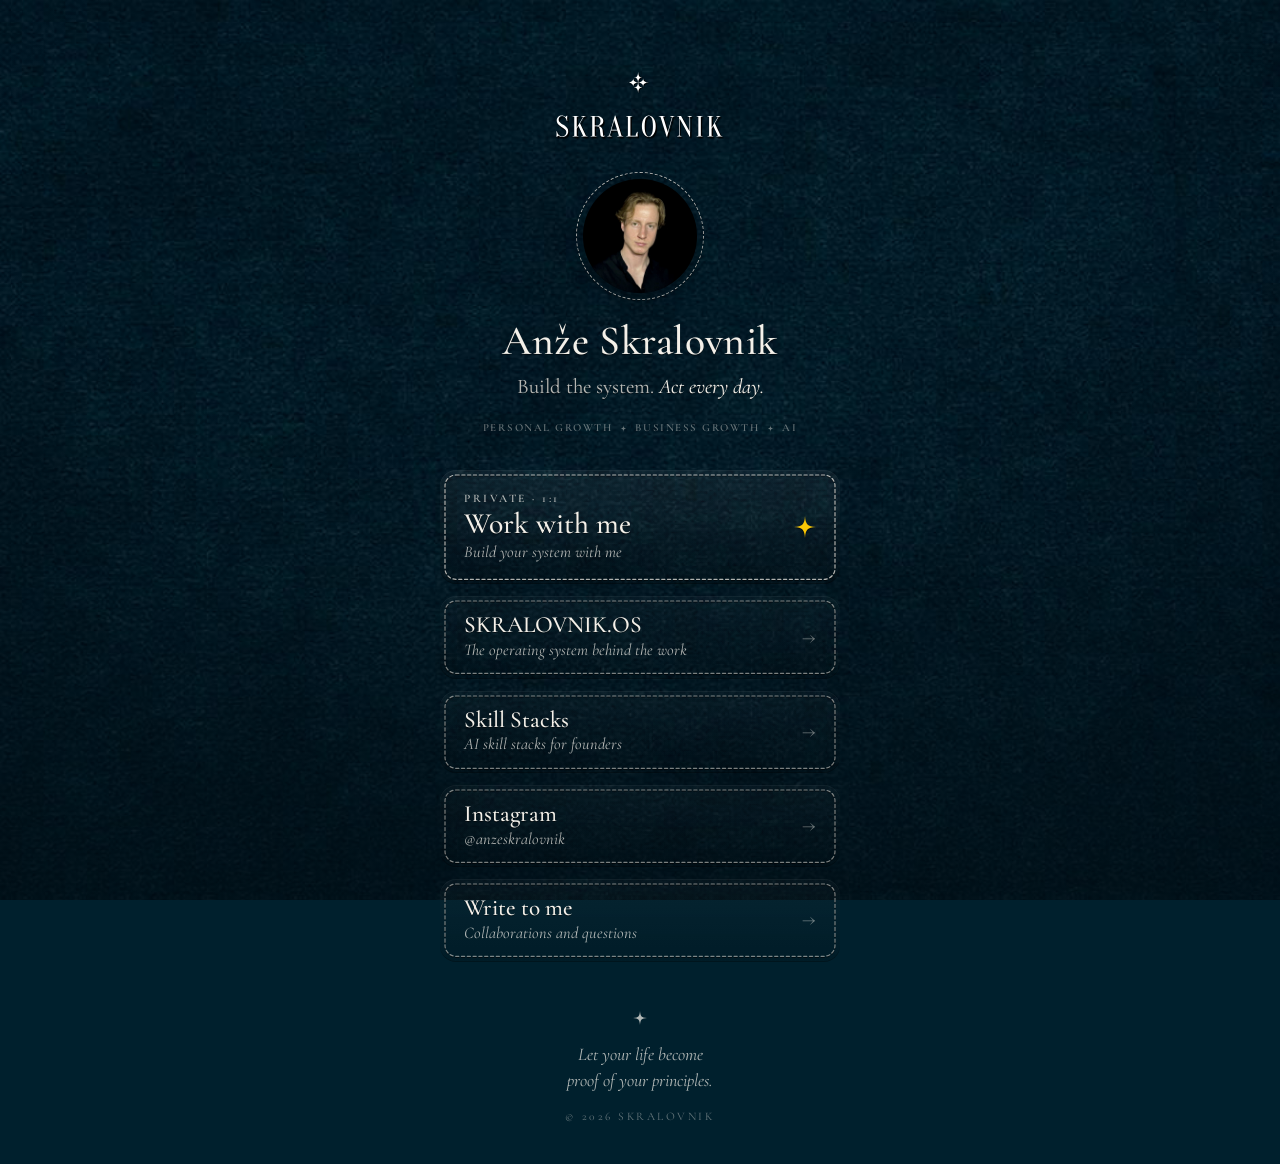
==== commit aa3a185b: "v1: SKRALOVNIK brand links page (mobile first) Co-Authored-By: Claude Opus 5 <noreply@anthropic.com>" ====
--- a/index.html
+++ b/index.html
@@ -1,1759 +1,98 @@
-<!DOCTYPE html>
+<!doctype html>
 <html lang="en">
+<head>
+  <meta charset="utf-8">
+  <meta name="viewport" content="width=device-width, initial-scale=1, viewport-fit=cover">
+  <title>SKRALOVNIK — Anže Skralovnik</title>
+  <meta name="description" content="SKRALOVNIK. Clarity, discipline and systems for personal and business growth.">
+  <meta name="theme-color" content="#00202d">
+  <meta property="og:title" content="SKRALOVNIK">
+  <meta property="og:description" content="Build the system. Act every day.">
+  <meta property="og:image" content="assets/portrait.jpg">
+  <link rel="icon" href="assets/symbol.svg" type="image/svg+xml">
+  <link rel="preconnect" href="https://fonts.googleapis.com">
+  <link rel="preconnect" href="https://fonts.gstatic.com" crossorigin>
+  <link href="https://fonts.googleapis.com/css2?family=Cormorant+Garamond:ital,wght@0,400;0,500;0,600;1,400;1,500&display=swap" rel="stylesheet">
+  <link rel="stylesheet" href="styles.css">
+</head>
+<body>
+  <!-- Brand star (simplified single star of the SKRALOVNIK symbol) -->
+  <svg width="0" height="0" aria-hidden="true" style="position:absolute">
+    <symbol id="star" viewBox="-10 -10 20 20">
+      <path d="M0-10C.6-2.2 2.2-.6 10 0 2.2.6.6 2.2 0 10-.6 2.2-2.2.6-10 0-2.2-.6-.6-2.2 0-10Z"/>
+    </symbol>
+  </svg>
 
-<head>
-  <meta charset="UTF-8" />
-  <meta name="viewport" content="width=device-width, initial-scale=1.0" />
-  <title>MitroCare · Personal Coaching</title>
-  <meta name="description"
-    content="Personal coaching with Miloš Mitrović. Structure, presence, and accountability that keep you consistent. You already know what to do. I make sure you keep doing it." />
-  <meta name="theme-color" content="#CAC4B7" />
-  <meta property="og:type" content="website" />
-  <meta property="og:title" content="MitroCare · Personal Coaching" />
-  <meta property="og:description"
-    content="You already know what to do. I make sure you actually keep doing it, week after week." />
-  <meta property="og:image" content="og-image.jpg" /><!-- TODO: 1200x630 OG image -->
+  <main class="page">
+    <header class="crest reveal">
+      <img class="crest__logo" src="assets/logo.svg" alt="SKRALOVNIK" width="266" height="116">
+    </header>
 
-  <link rel="icon"
-    href="data:image/svg+xml,%3Csvg xmlns='http://www.w3.org/2000/svg' viewBox='0 0 48 48'%3E%3Crect width='48' height='48' rx='12' fill='%23507250'/%3E%3Cpath d='M14 34V16l10 8 10-8v18' fill='none' stroke='%23EDEBE4' stroke-width='5' stroke-linejoin='miter' stroke-linecap='square'/%3E%3C/svg%3E" />
-
-  <link rel="preconnect" href="https://fonts.googleapis.com" />
-  <link rel="preconnect" href="https://fonts.gstatic.com" crossorigin />
-  <link
-    href="https://fonts.googleapis.com/css2?family=Archivo:wght@700;800;900&family=Geist:wght@400;500;600&display=swap"
-    rel="stylesheet" />
-  <noscript>
-    <style>
-      .reveal,
-      .stagger>* {
-        opacity: 1 !important;
-        transform: none !important;
-        filter: none !important
-      }
-
-      .streak .fill {
-        transform: scaleX(1) !important
-      }
-
-      .hero-scroll {
-        display: none !important
-      }
-    </style>
-  </noscript>
-
-  <style>
-    /* ============================================================
-   MITROCARE v3.1 · per Navodila.pdf + correction
-   Hero background = neutral studio image (no green tint). Chrome
-   objects orbit an invisible centre on the hero right side as a slowly
-   rotating RING (group rotates; each element stays upright, no self-spin).
-   All other sections: same neutral background, NO floating objects.
-   Green #507250 stays as accent (buttons + highlights). Frosted glass.
-   ============================================================ */
-    :root {
-      --green: #507250;
-      --green-deep: #3C5A3C;
-      --green-bright: #5F8B5A;
-      --green-soft: #8AAA86;
-      --ink: #16180F;
-      --ink-2: #34372C;
-      --muted: #54574A;
-      --faint: #83857A;
-      --bg-1: #DCDAD2;
-      --bg-2: #CAC4B7;
-      --bg-3: #BFC0BA;
-      --glass: rgba(255, 255, 255, .46);
-      --glass-strong: rgba(255, 255, 255, .62);
-      --glass-thin: rgba(255, 255, 255, .18);
-      --glass-brd: rgba(255, 255, 255, .65);
-      --hair: rgba(22, 24, 15, .10);
-      --r-md: 16px;
-      --r-lg: 24px;
-      --r-xl: 32px;
-      --pill: 999px;
-      --spring: cubic-bezier(.32, .72, 0, 1);
-      --ease: cubic-bezier(.16, 1, .3, 1);
-      --maxw: 1180px;
-      --noise: url("data:image/svg+xml,%3Csvg viewBox='0 0 220 220' xmlns='http://www.w3.org/2000/svg'%3E%3Cfilter id='n'%3E%3CfeTurbulence type='fractalNoise' baseFrequency='0.8' numOctaves='4' stitchTiles='stitch'/%3E%3C/filter%3E%3Crect width='100%25' height='100%25' filter='url(%23n)'/%3E%3C/svg%3E");
-    }
-
-    * {
-      box-sizing: border-box;
-      margin: 0;
-      padding: 0
-    }
-
-    html {
-      -webkit-text-size-adjust: 100%
-    }
-
-    html:not([data-rm]) {
-      scroll-behavior: smooth
-    }
-
-    body {
-      background: var(--bg-2);
-      color: var(--ink);
-      font-family: 'Geist', 'Inter', system-ui, -apple-system, sans-serif;
-      font-size: 17px;
-      line-height: 1.65;
-      letter-spacing: .004em;
-      overflow-x: hidden;
-      -webkit-font-smoothing: antialiased
-    }
-
-    /* continuous neutral studio background (same across every section) */
-    .bg-fixed {
-      position: fixed;
-      inset: 0;
-      z-index: -3;
-      pointer-events: none;
-      background: #cac4b7 url('assets/hero-bg.jpg') center center / cover no-repeat
-    }
-
-    .bg-grain {
-      position: fixed;
-      inset: 0;
-      z-index: -2;
-      pointer-events: none;
-      background-image: var(--noise);
-      background-size: 200px 200px;
-      opacity: .08;
-      mix-blend-mode: multiply
-    }
-
-    ::selection {
-      background: var(--green);
-      color: #fff
-    }
-
-    a {
-      color: inherit;
-      text-decoration: none
-    }
-
-    img {
-      max-width: 100%;
-      display: block
-    }
-
-    .display {
-      font-family: 'Archivo', sans-serif;
-      font-weight: 900;
-      text-transform: uppercase;
-      letter-spacing: -.025em;
-      line-height: .9
-    }
-
-    .hl {
-      color: var(--green)
-    }
-
-    .chrome {
-      background: linear-gradient(180deg, #f8f8fa 0%, #c6c9ce 22%, #8b8f96 44%, #666a71 50%, #aeb2b9 57%, #eef0f2 74%, #b6bac1 100%);
-      -webkit-background-clip: text;
-      background-clip: text;
-      -webkit-text-fill-color: transparent;
-      color: #8b8f96;
-      -webkit-text-stroke: .4px rgba(40, 42, 46, .26);
-      filter: drop-shadow(0 1px 0 rgba(255, 255, 255, .45)) drop-shadow(0 3px 5px rgba(0, 0, 0, .28))
-    }
-
-    .eyebrow {
-      font-size: .7rem;
-      letter-spacing: .26em;
-      text-transform: uppercase;
-      color: var(--green);
-      font-weight: 600
-    }
-
-    .lead {
-      color: var(--muted);
-      font-size: clamp(1.02rem, 1.5vw, 1.2rem);
-      line-height: 1.6;
-      max-width: 60ch
-    }
-
-    .wrap {
-      max-width: var(--maxw);
-      margin: 0 auto;
-      padding: 0 24px
-    }
-
-    .section {
-      padding: clamp(80px, 11vw, 150px) 0;
-      position: relative
-    }
-
-    /* frosted glass */
-    .glass {
-      position: relative;
-      background: var(--glass);
-      backdrop-filter: blur(22px) saturate(1.35);
-      -webkit-backdrop-filter: blur(22px) saturate(1.35);
-      border-radius: var(--r-lg);
-      border: 1px solid var(--glass-brd);
-      box-shadow: 0 10px 34px rgba(31, 40, 30, .13), inset 0 1px 0 rgba(255, 255, 255, .75), inset 0 -1px 0 rgba(255, 255, 255, .22);
-      overflow: hidden
-    }
-
-    .glass::before {
-      content: '';
-      position: absolute;
-      top: 0;
-      left: 0;
-      right: 0;
-      height: 1px;
-      background: linear-gradient(90deg, transparent, rgba(255, 255, 255, .95), transparent)
-    }
-
-    .glass::after {
-      content: '';
-      position: absolute;
-      top: 0;
-      left: 0;
-      width: 1px;
-      height: 100%;
-      background: linear-gradient(180deg, rgba(255, 255, 255, .85), transparent 55%, rgba(255, 255, 255, .3))
-    }
-
-    .glass-grain {
-      position: absolute;
-      inset: 0;
-      background-image: var(--noise);
-      background-size: 180px 180px;
-      opacity: .05;
-      mix-blend-mode: multiply;
-      pointer-events: none
-    }
-
-    /* buttons */
-    .btn {
-      display: inline-flex;
-      align-items: center;
-      gap: .7em;
-      cursor: pointer;
-      border: none;
-      font-family: 'Archivo', sans-serif;
-      font-weight: 800;
-      text-transform: uppercase;
-      font-size: .76rem;
-      letter-spacing: .12em;
-      padding: 14px 14px 14px 26px;
-      border-radius: var(--pill);
-      transition: transform .4s var(--spring), box-shadow .4s var(--spring), background .3s
-    }
-
-    .btn .ico {
-      width: 30px;
-      height: 30px;
-      border-radius: 50%;
-      display: inline-flex;
-      align-items: center;
-      justify-content: center;
-      transition: transform .4s var(--spring)
-    }
-
-    .btn .ico svg {
-      width: 15px;
-      height: 15px
-    }
-
-    .btn:hover {
-      transform: translateY(-2px)
-    }
-
-    .btn:active {
-      transform: scale(.985)
-    }
-
-    .btn-green {
-      position: relative;
-      background: var(--green);
-      color: #F3F1E9;
-      box-shadow: 0 12px 30px -10px rgba(60, 90, 60, .6);
-      overflow: hidden
-    }
-
-    .btn-green .ico {
-      background: rgba(0, 0, 0, .18)
-    }
-
-    .btn-green:hover {
-      background: var(--green-bright);
-      box-shadow: 0 18px 40px -12px rgba(60, 90, 60, .6)
-    }
-
-    .btn-green:hover .ico {
-      transform: translate(2px, -1px)
-    }
-
-    .btn-green::after {
-      content: '';
-      position: absolute;
-      inset: 0;
-      background-image: var(--noise);
-      background-size: 160px 160px;
-      opacity: .2;
-      mix-blend-mode: overlay;
-      pointer-events: none
-    }
-
-    .btn-glass {
-      background: var(--glass-strong);
-      color: var(--ink);
-      border: 1px solid var(--glass-brd);
-      padding: 14px 24px;
-      backdrop-filter: blur(12px);
-      -webkit-backdrop-filter: blur(12px)
-    }
-
-    .btn-glass:hover {
-      background: rgba(255, 255, 255, .8)
-    }
-
-    :focus-visible {
-      outline: 2px solid var(--green);
-      outline-offset: 3px;
-      border-radius: 6px
-    }
-
-    /* NAV */
-    header.nav {
-      position: fixed;
-      top: 0;
-      left: 0;
-      right: 0;
-      z-index: 100
-    }
-
-    .nav-inner {
-      max-width: var(--maxw);
-      margin: 14px auto 0;
-      padding: 0 14px
-    }
-
-    .nav-pill {
-      display: flex;
-      align-items: center;
-      justify-content: space-between;
-      gap: 24px;
-      padding: 8px 10px 8px 18px;
-      border-radius: var(--pill);
-      background: rgba(20, 22, 18, .6);
-      border: 1px solid rgba(255, 255, 255, .12);
-      backdrop-filter: blur(18px) saturate(1.3);
-      -webkit-backdrop-filter: blur(18px) saturate(1.3);
-      box-shadow: 0 10px 30px rgba(0, 0, 0, .34), inset 0 1px 0 rgba(255, 255, 255, .12);
-      transition: box-shadow .4s, background .4s
-    }
-
-    header.nav.scrolled .nav-pill {
-      background: rgba(14, 16, 12, .8);
-      box-shadow: 0 14px 36px rgba(0, 0, 0, .45)
-    }
-
-    .brand {
-      display: flex;
-      align-items: center;
-      gap: 12px
-    }
-
-    .brand-symbol {
-      margin-left: 10px;
-      height: 36px;
-      width: auto;
-      filter: drop-shadow(0 1px 3px rgba(0, 0, 0, .4))
-    }
-
-    .brand-wordmark {
-      margin-left: 20px;
-      height: 19px;
-      width: auto;
-      filter: drop-shadow(0 1px 2px rgba(0, 0, 0, .35))
-    }
-
-    .brand-mark {
-      height: 30px;
-      width: auto;
-      filter: drop-shadow(0 1px 2px rgba(0, 0, 0, .35))
-    }
-
-    .nav-links {
-      display: flex;
-      align-items: center;
-      gap: 28px
-    }
-
-    .nav-links a {
-      font-size: .82rem;
-      color: rgba(243, 238, 228, .82);
-      transition: color .2s
-    }
-
-    .nav-links a:hover {
-      color: var(--green-soft)
-    }
-
-    .nav-cta {
-      padding: 11px 11px 11px 20px !important;
-      font-size: .7rem !important
-    }
-
-    @media(max-width:780px) {
-      .nav-links a:not(.nav-cta) {
-        display: none
-      }
-    }
-
-    /* HERO · split: left copy card, right orbiting ring */
-    .hero {
-      min-height: 100dvh;
-      display: flex;
-      align-items: center;
-      padding: 118px 0 70px;
-      position: relative
-    }
-
-    .hero .wrap {
-      width: 100%
-    }
-
-    .hero-grid {
-      display: grid;
-      grid-template-columns: 1fr;
-      gap: 30px;
-      align-items: center
-    }
-
-    @media(min-width:920px) {
-      .hero-grid {
-        grid-template-columns: 1fr 1.08fr;
-        gap: 40px
-      }
-    }
-
-    .hero-card {
-      padding: clamp(28px, 4vw, 46px);
-      border-radius: var(--r-xl);
-      background: rgba(16, 18, 14, .52);
-      backdrop-filter: blur(20px) saturate(1.25);
-      -webkit-backdrop-filter: blur(20px) saturate(1.25);
-      border: 1px solid rgba(255, 255, 255, .14);
-      box-shadow: 0 26px 70px rgba(0, 0, 0, .42), inset 0 1px 0 rgba(255, 255, 255, .14);
-      position: relative;
-      overflow: hidden
-    }
-
-    .hero-card .eyebrow {
-      display: inline-block;
-      margin-bottom: 18px;
-      color: var(--green-soft)
-    }
-
-    .hero-title {
-      margin: 0
-    }
-
-    .hero-title-img {
-      display: block;
-      width: 100%;
-      max-width: 470px;
-      height: auto;
-      filter: drop-shadow(0 3px 6px rgba(0, 0, 0, .35))
-    }
-
-    .hero-sub {
-      margin-top: 22px;
-      max-width: 32ch;
-      font-size: clamp(1.04rem, 1.6vw, 1.26rem);
-      line-height: 1.5;
-      color: rgba(243, 238, 228, .82)
-    }
-
-    .hero-sub strong {
-      color: var(--green-soft);
-      font-weight: 600
-    }
-
-    .hero-cta {
-      margin-top: 32px;
-      display: flex;
-      flex-wrap: wrap;
-      gap: 13px;
-      align-items: center
-    }
-
-    /* HERO RING (right) · elements orbit an invisible centre; the group rotates, each stays upright */
-    .ring-wrap {
-      position: relative;
-      width: 100%;
-      max-width: 600px;
-      margin: 0 auto;
-      aspect-ratio: 1/1
-    }
-
-    .ring-stage {
-      position: absolute;
-      inset: 0
-    }
-
-    .orb {
-      position: absolute;
-      top: 50%;
-      left: 50%;
-      will-change: transform, opacity;
-      filter: drop-shadow(0 12px 18px rgba(30, 34, 28, .28))
-    }
-
-    @media(max-width:919px) {
-      .ring-wrap {
-        max-width: 440px;
-        margin-top: 8px
-      }
-    }
-
-    .hero-scroll {
-      position: absolute;
-      left: 50%;
-      bottom: 22px;
-      transform: translateX(-50%);
-      z-index: 2;
-      display: flex;
-      flex-direction: column;
-      align-items: center;
-      gap: 9px;
-      font-family: 'Archivo';
-      font-weight: 800;
-      font-size: .6rem;
-      letter-spacing: .3em;
-      text-transform: uppercase;
-      color: var(--muted)
-    }
-
-    .hero-scroll .bar {
-      width: 1px;
-      height: 34px;
-      background: linear-gradient(var(--green), transparent);
-      animation: drop 2.4s var(--ease) infinite
-    }
-
-    @keyframes drop {
-      0% {
-        transform: scaleY(0);
-        transform-origin: top
-      }
-
-      45% {
-        transform: scaleY(1);
-        transform-origin: top
-      }
-
-      55% {
-        transform: scaleY(1);
-        transform-origin: bottom
-      }
-
-      100% {
-        transform: scaleY(0);
-        transform-origin: bottom
-      }
-    }
-
-    /* SECTION HEAD */
-    .sec-head {
-      max-width: 60ch
-    }
-
-    .sec-head .eyebrow {
-      display: block;
-      margin-bottom: 16px
-    }
-
-    .sec-head h2 {
-      font-size: clamp(2.1rem, 5.4vw, 3.9rem);
-      letter-spacing: -.025em;
-      line-height: .98;
-      color: var(--ink)
-    }
-
-    .sec-head .lead {
-      margin-top: 20px
-    }
-
-    .pad {
-      padding: clamp(28px, 4vw, 52px)
-    }
-
-    /* SPLIT (Miloš + problem) */
-    .split {
-      display: grid;
-      grid-template-columns: 1fr;
-      gap: 22px;
-      align-items: stretch
-    }
-
-    @media(min-width:900px) {
-      .split {
-        grid-template-columns: .82fr 1.18fr;
-        gap: 30px
-      }
-    }
-
-    .milos {
-      position: relative;
-      border-radius: var(--r-lg);
-      overflow: hidden;
-      min-height: 460px;
-      border: 1px solid var(--glass-brd);
-      background: linear-gradient(160deg, #cdd3c6, #aab5a4);
-      display: flex;
-      align-items: flex-end
-    }
-
-    .milos::before {
-      content: '';
-      position: absolute;
-      inset: 0;
-      background: radial-gradient(120% 70% at 60% 0%, rgba(255, 255, 255, .5), transparent 55%)
-    }
-
-    .milos .ph {
-      position: absolute;
-      top: 48%;
-      left: 0;
-      right: 0;
-      transform: translateY(-50%);
-      text-align: center;
-      color: rgba(22, 24, 15, .4);
-      font-family: 'Archivo';
-      font-weight: 700;
-      font-size: .74rem;
-      letter-spacing: .2em;
-      text-transform: uppercase
-    }
-
-    .milos .meta {
-      position: relative;
-      z-index: 1;
-      margin: 18px;
-      padding: 20px 22px;
-      border-radius: var(--r-md)
-    }
-
-    .milos .meta .name {
-      font-family: 'Archivo';
-      font-weight: 900;
-      text-transform: uppercase;
-      font-size: 1.5rem;
-      color: var(--ink)
-    }
-
-    .milos .meta .role {
-      color: var(--green);
-      font-size: .72rem;
-      letter-spacing: .13em;
-      text-transform: uppercase;
-      font-family: 'Archivo';
-      font-weight: 700;
-      margin-top: 6px
-    }
-
-    .problem-body {
-      align-self: center
-    }
-
-    .problem-body h2 {
-      font-size: clamp(1.9rem, 4.4vw, 3.1rem)
-    }
-
-    .problem-body p {
-      color: var(--ink-2);
-      margin-top: 16px;
-      max-width: 52ch
-    }
-
-    .problem-body p strong {
-      color: var(--ink);
-      font-weight: 600
-    }
-
-    .problem-body .truth {
-      margin-top: 24px;
-      padding-left: 18px;
-      border-left: 2px solid var(--green);
-      font-size: 1.16rem;
-      color: var(--ink);
-      font-weight: 500;
-      line-height: 1.5;
-      max-width: 48ch
-    }
-
-    /* PILLARS */
-    .pillars {
-      display: grid;
-      grid-template-columns: 1fr;
-      gap: 16px;
-      margin-top: 54px
-    }
-
-    @media(min-width:620px) {
-      .pillars {
-        grid-template-columns: 1fr 1fr
-      }
-    }
-
-    @media(min-width:1000px) {
-      .pillars {
-        grid-template-columns: repeat(4, 1fr)
-      }
-    }
-
-    .pillar {
-      padding: 28px 24px 30px
-    }
-
-    .pillar .ico {
-      width: 38px;
-      height: 38px;
-      margin-bottom: 18px;
-      color: var(--green)
-    }
-
-    .pillar h3 {
-      font-family: 'Archivo';
-      font-weight: 800;
-      text-transform: uppercase;
-      font-size: 1.08rem;
-      margin-bottom: 9px;
-      color: var(--ink)
-    }
-
-    .pillar p {
-      color: var(--muted);
-      font-size: .94rem;
-      line-height: 1.55
-    }
-
-    .streak {
-      position: relative;
-      height: 2px;
-      width: 100%;
-      margin-top: 54px;
-      background: var(--hair);
-      border-radius: 2px
-    }
-
-    .streak .fill {
-      position: absolute;
-      inset: 0;
-      transform: scaleX(0);
-      transform-origin: left;
-      border-radius: 2px;
-      background: linear-gradient(90deg, var(--green-soft), var(--green), var(--green-deep));
-      transition: transform 1.3s var(--spring)
-    }
-
-    .streak.in .fill {
-      transform: scaleX(1)
-    }
-
-    /* HOW */
-    .steps {
-      display: grid;
-      grid-template-columns: 1fr;
-      gap: 14px;
-      margin-top: 50px
-    }
-
-    @media(min-width:840px) {
-      .steps {
-        grid-template-columns: repeat(4, 1fr)
-      }
-    }
-
-    .step {
-      padding: 30px 26px
-    }
-
-    .step .n {
-      font-family: 'Archivo';
-      font-weight: 900;
-      font-size: 2.6rem;
-      color: transparent;
-      -webkit-text-stroke: 1.4px var(--green-soft);
-      line-height: 1;
-      margin-bottom: 16px;
-      display: block
-    }
-
-    .step h3 {
-      font-family: 'Archivo';
-      font-weight: 800;
-      text-transform: uppercase;
-      letter-spacing: .04em;
-      font-size: 1rem;
-      margin-bottom: 8px;
-      color: var(--ink)
-    }
-
-    .step p {
-      color: var(--muted);
-      font-size: .92rem;
-      line-height: 1.5
-    }
-
-    .reassure {
-      margin-top: 24px;
-      color: var(--muted)
-    }
-
-    .reassure .hl {
-      font-weight: 600
-    }
-
-    /* PROOF */
-    .proof-grid {
-      display: grid;
-      grid-template-columns: 1fr;
-      gap: 32px;
-      align-items: center;
-      padding: clamp(30px, 5vw, 56px)
-    }
-
-    @media(min-width:900px) {
-      .proof-grid {
-        grid-template-columns: .95fr 1.05fr;
-        gap: 50px
-      }
-    }
-
-    .counter .num {
-      font-family: 'Archivo';
-      font-weight: 900;
-      letter-spacing: -.03em;
-      line-height: .86;
-      font-size: clamp(5rem, 15vw, 11rem);
-      color: var(--ink)
-    }
-
-    .counter .num .plus {
-      color: var(--green)
-    }
-
-    .counter .cap {
-      font-family: 'Archivo';
-      font-weight: 800;
-      text-transform: uppercase;
-      letter-spacing: .14em;
-      font-size: .92rem;
-      color: var(--green);
-      margin-top: 4px
-    }
-
-    .counter p {
-      color: var(--muted);
-      margin-top: 18px;
-      max-width: 42ch
-    }
-
-    .proof-shots {
-      display: grid;
-      grid-template-columns: 1fr 1fr;
-      gap: 12px
-    }
-
-    .shot {
-      aspect-ratio: 4/5;
-      border-radius: var(--r-md);
-      overflow: hidden;
-      display: flex;
-      align-items: flex-end;
-      padding: 14px;
-      border: 1px solid var(--glass-brd);
-      background: rgba(255, 255, 255, .3)
-    }
-
-    .shot span {
-      font-family: 'Archivo';
-      font-weight: 700;
-      font-size: .62rem;
-      letter-spacing: .16em;
-      text-transform: uppercase;
-      color: var(--faint)
-    }
-
-    .shot:nth-child(1),
-    .shot:nth-child(4) {
-      margin-top: 20px
-    }
-
-    /* PACKAGES */
-    .pkgs {
-      display: grid;
-      grid-template-columns: 1fr;
-      gap: 18px;
-      margin-top: 54px;
-      align-items: stretch
-    }
-
-    @media(min-width:900px) {
-      .pkgs {
-        grid-template-columns: repeat(3, 1fr)
-      }
-    }
-
-    .pkg {
-      padding: 32px 28px;
-      display: flex;
-      flex-direction: column
-    }
-
-    .pkg.feat {
-      border-color: rgba(80, 114, 80, .5);
-      box-shadow: 0 20px 50px -26px rgba(60, 90, 60, .5), inset 0 1px 0 rgba(255, 255, 255, .75)
-    }
-
-    @media(min-width:900px) {
-      .pkg.feat {
-        transform: translateY(-14px)
-      }
-    }
-
-    .pkg .badge {
-      align-self: flex-start;
-      font-family: 'Archivo';
-      font-weight: 800;
-      font-size: .6rem;
-      letter-spacing: .16em;
-      text-transform: uppercase;
-      color: #F3F1E9;
-      background: var(--green);
-      padding: 6px 13px;
-      border-radius: var(--pill);
-      margin-bottom: 16px
-    }
-
-    .pkg .tier {
-      font-family: 'Archivo';
-      font-weight: 900;
-      text-transform: uppercase;
-      font-size: 1.5rem;
-      color: var(--ink)
-    }
-
-    .pkg .tier small {
-      display: block;
-      font-family: 'Geist';
-      font-weight: 500;
-      text-transform: none;
-      letter-spacing: 0;
-      font-size: .78rem;
-      color: var(--green);
-      margin-top: 6px
-    }
-
-    .pkg .pitch {
-      color: var(--muted);
-      font-size: .94rem;
-      line-height: 1.55;
-      margin: 14px 0 22px;
-      min-height: 3.2em
-    }
-
-    .pkg ul {
-      list-style: none;
-      display: flex;
-      flex-direction: column;
-      gap: 11px;
-      margin-bottom: 24px;
-      flex: 1
-    }
-
-    .pkg li {
-      display: flex;
-      gap: 11px;
-      font-size: .93rem;
-      color: var(--ink-2);
-      line-height: 1.45
-    }
-
-    .pkg li svg {
-      width: 17px;
-      height: 17px;
-      color: var(--green);
-      flex: none;
-      margin-top: 3px
-    }
-
-    .pkg .price {
-      font-size: .8rem;
-      color: var(--muted);
-      margin-bottom: 18px
-    }
-
-    .pkg .btn {
-      width: 100%;
-      justify-content: center;
-      padding-left: 22px
-    }
-
-    .pkg-note {
-      text-align: center;
-      margin-top: 30px;
-      color: var(--muted)
-    }
-
-    .pkg-note .hl {
-      cursor: pointer;
-      font-weight: 600;
-      border-bottom: 1px solid rgba(80, 114, 80, .4)
-    }
-
-    /* ABOUT */
-    .about-card {
-      padding: clamp(34px, 6vw, 72px);
-      max-width: 920px;
-      margin: 0 auto
-    }
-
-    .about-card .eyebrow {
-      display: block;
-      margin-bottom: 20px
-    }
-
-    .about-card blockquote {
-      font-family: 'Geist';
-      font-weight: 500;
-      font-size: clamp(1.4rem, 3vw, 2.05rem);
-      line-height: 1.4;
-      color: var(--ink);
-      letter-spacing: -.01em
-    }
-
-    .about-card .sig {
-      margin-top: 28px;
-      display: flex;
-      align-items: center;
-      gap: 13px;
-      color: var(--muted);
-      font-size: .92rem
-    }
-
-    .about-card .sig .tile {
-      width: 36px;
-      height: 36px;
-      border-radius: 9px;
-      background: var(--green-deep);
-      display: flex;
-      align-items: center;
-      justify-content: center
-    }
-
-    .about-card .sig .tile img {
-      width: 23px
-    }
-
-    .about-card .sig b {
-      color: var(--ink);
-      font-family: 'Archivo';
-      font-weight: 800;
-      text-transform: uppercase;
-      letter-spacing: .04em;
-      font-size: .86rem
-    }
-
-    /* APPLY */
-    .apply-head {
-      text-align: center;
-      max-width: 38ch;
-      margin: 0 auto 44px
-    }
-
-    .apply-head h2 {
-      font-size: clamp(2.4rem, 6.5vw, 4.2rem)
-    }
-
-    .apply-head p {
-      margin-top: 16px;
-      color: var(--ink-2);
-      font-size: 1.06rem
-    }
-
-    form.lead-form {
-      max-width: 560px;
-      margin: 0 auto;
-      padding: clamp(28px, 4vw, 38px)
-    }
-
-    .field {
-      margin-bottom: 18px
-    }
-
-    .field label {
-      display: block;
-      font-size: .74rem;
-      letter-spacing: .1em;
-      text-transform: uppercase;
-      color: var(--muted);
-      margin-bottom: 9px;
-      font-weight: 500
-    }
-
-    .field input,
-    .field textarea {
-      width: 100%;
-      background: rgba(255, 255, 255, .55);
-      border: 1px solid var(--glass-brd);
-      border-radius: 12px;
-      padding: 14px 16px;
-      color: var(--ink);
-      font-family: 'Geist';
-      font-size: 1rem;
-      transition: border-color .25s, background .25s
-    }
-
-    .field input::placeholder,
-    .field textarea::placeholder {
-      color: var(--faint)
-    }
-
-    .field input:focus,
-    .field textarea:focus {
-      outline: none;
-      border-color: var(--green);
-      background: rgba(255, 255, 255, .85)
-    }
-
-    .field textarea {
-      resize: vertical;
-      min-height: 96px
-    }
-
-    form .btn {
-      width: 100%;
-      justify-content: center;
-      margin-top: 6px;
-      padding: 16px 16px 16px 28px
-    }
-
-    .form-alt {
-      text-align: center;
-      margin-top: 18px;
-      font-size: .9rem;
-      color: var(--muted)
-    }
-
-    .form-alt a {
-      color: var(--green);
-      font-weight: 600
-    }
-
-    .form-success {
-      display: none;
-      text-align: center;
-      padding: 32px 20px
-    }
-
-    .form-success.show {
-      display: block;
-      animation: pop .6s var(--spring) both
-    }
-
-    @keyframes pop {
-      from {
-        opacity: 0;
-        transform: translateY(14px)
-      }
-
-      to {
-        opacity: 1;
-        transform: none
-      }
-    }
-
-    .form-success .ok {
-      width: 52px;
-      height: 52px;
-      color: var(--green);
-      margin: 0 auto 16px
-    }
-
-    .form-success h3 {
-      font-family: 'Archivo';
-      font-weight: 800;
-      text-transform: uppercase;
-      font-size: 1.4rem;
-      margin-bottom: 10px;
-      color: var(--ink)
-    }
-
-    .form-success p {
-      color: var(--muted);
-      max-width: 36ch;
-      margin: 0 auto
-    }
-
-    /* FOOTER */
-    footer {
-      padding: 60px 0 50px;
-      margin-top: 40px
-    }
-
-    .foot-inner {
-      display: flex;
-      flex-direction: column;
-      gap: 20px;
-      align-items: center;
-      text-align: center
-    }
-
-    .foot-brand {
-      display: flex;
-      align-items: center;
-      gap: 12px;
-      font-family: 'Archivo';
-      font-weight: 900;
-      text-transform: uppercase;
-      font-size: 1.2rem
-    }
-
-    .foot-brand .brand-mark {
-      height: 30px
-    }
-
-    .foot-tag {
-      color: var(--muted);
-      font-size: .95rem;
-      max-width: 42ch
-    }
-
-    .foot-ig {
-      display: inline-flex;
-      align-items: center;
-      gap: 8px;
-      color: var(--ink);
-      font-weight: 500;
-      border: 1px solid var(--glass-brd);
-      background: rgba(255, 255, 255, .4);
-      padding: 10px 20px;
-      border-radius: var(--pill);
-      transition: transform .25s, background .25s
-    }
-
-    .foot-ig:hover {
-      transform: translateY(-2px);
-      background: rgba(255, 255, 255, .7)
-    }
-
-    .foot-ig svg {
-      width: 18px;
-      height: 18px
-    }
-
-    .foot-copy {
-      color: var(--faint);
-      font-size: .78rem
-    }
-
-    /* MOTION */
-    .reveal {
-      opacity: 0;
-      transform: translateY(26px);
-      filter: blur(6px)
-    }
-
-    .reveal.in {
-      opacity: 1;
-      transform: none;
-      filter: none;
-      transition: opacity .8s var(--ease), transform .8s var(--ease), filter .8s var(--ease)
-    }
-
-    .stagger>* {
-      opacity: 0;
-      transform: translateY(22px)
-    }
-
-    .stagger.in>* {
-      opacity: 1;
-      transform: none;
-      transition: opacity .7s var(--ease), transform .7s var(--ease)
-    }
-
-    .stagger.in>*:nth-child(1) {
-      transition-delay: 0ms
-    }
-
-    .stagger.in>*:nth-child(2) {
-      transition-delay: 90ms
-    }
-
-    .stagger.in>*:nth-child(3) {
-      transition-delay: 180ms
-    }
-
-    .stagger.in>*:nth-child(4) {
-      transition-delay: 270ms
-    }
-
-    .stagger.in>*:nth-child(5) {
-      transition-delay: 360ms
-    }
-
-    html[data-rm] .reveal,
-    html[data-rm] .stagger>* {
-      opacity: 1 !important;
-      transform: none !important;
-      filter: none !important;
-      transition: none !important
-    }
-
-    html[data-rm] .streak .fill {
-      transform: scaleX(1) !important
-    }
-
-    html[data-rm] .hero-scroll {
-      display: none !important
-    }
-  </style>
-</head>
-
-<body>
-
-  <div class="bg-fixed" aria-hidden="true"></div>
-  <div class="bg-grain" aria-hidden="true"></div>
-
-  <header class="nav" id="nav">
-    <div class="nav-inner">
-      <div class="nav-pill">
-        <a class="brand" href="#top" aria-label="MitroCare home"><img class="brand-symbol" src="assets/brand-symbol.png"
-            alt="" /><img class="brand-wordmark" src="assets/brand-wordmark.png" alt="MitroCare" /></a>
-        <nav class="nav-links" aria-label="Primary">
-          <a href="#method">Method</a><a href="#proof">Proof</a><a href="#packages">Packages</a>
-          <a href="#apply" class="btn btn-green nav-cta">Apply <span class="ico" aria-hidden="true"><svg
-                viewBox="0 0 24 24" fill="none" stroke="currentColor" stroke-width="2.4">
-                <path d="M5 12h14M13 6l6 6-6 6" stroke-linecap="round" stroke-linejoin="round" />
-              </svg></span></a>
-        </nav>
+    <section class="intro" aria-labelledby="name">
+      <div class="portrait reveal">
+        <img src="assets/portrait.jpg" alt="Anže Skralovnik" width="480" height="480">
       </div>
-    </div>
-  </header>
-
-  <main id="top">
-
-    <!-- ============================== HERO ============================== -->
-    <section class="hero">
-      <div class="wrap">
-        <div class="hero-grid">
-          <div class="hero-card reveal">
-            <span class="eyebrow">Personal Coaching</span>
-            <!-- HERO HEADLINE · swap this one line to change the big statement -->
-            <h1 class="hero-title"><img class="hero-title-img" src="assets/title.png" alt="In your corner." /></h1>
-            <p class="hero-sub">You already know what to do. <strong>I make sure you actually keep doing it</strong>,
-              week after week.</p>
-            <div class="hero-cta">
-              <a href="#apply" class="btn btn-green">Apply <span class="ico" aria-hidden="true"><svg viewBox="0 0 24 24"
-                    fill="none" stroke="currentColor" stroke-width="2.4">
-                    <path d="M5 12h14M13 6l6 6-6 6" stroke-linecap="round" stroke-linejoin="round" />
-                  </svg></span></a>
-              <a href="https://instagram.com/mitrocare" target="_blank" rel="noopener"
-                class="btn btn-glass">@mitrocare</a>
-            </div>
-          </div>
-
-          <!-- HERO RING: all chrome elements orbit an invisible centre. The group rotates
-             slowly; each element changes position on the circle but stays upright (no self-spin). -->
-          <div class="ring-wrap" id="ring" aria-hidden="true">
-            <div class="ring-stage" id="ringStage">
-              <img class="orb" data-f="0.30" src="assets/elements/brain.png" alt="" />
-              <img class="orb" data-f="0.18" src="assets/elements/rook.png" alt="" />
-              <img class="orb" data-f="0.27" src="assets/elements/dumbbell.png" alt="" />
-              <img class="orb" data-f="0.15" src="assets/elements/key.png" alt="" />
-              <img class="orb" data-f="0.27" src="assets/elements/handshake.png" alt="" />
-              <img class="orb" data-f="0.17" src="assets/elements/energy.png" alt="" />
-              <img class="orb" data-f="0.26" src="assets/elements/muscles.png" alt="" />
-            </div>
-          </div>
-        </div>
-      </div>
-      <div class="hero-scroll" aria-hidden="true"><span>Scroll</span><span class="bar"></span></div>
+      <h1 id="name" class="intro__name reveal">Anže Skralovnik</h1>
+      <p class="intro__line reveal">Build the system. <em>Act every day.</em></p>
+      <p class="intro__pillars reveal">
+        <span>Personal growth</span>
+        <svg class="pip" aria-hidden="true"><use href="#star"/></svg>
+        <span>Business growth</span>
+        <svg class="pip" aria-hidden="true"><use href="#star"/></svg>
+        <span>AI</span>
+      </p>
     </section>
 
-    <!-- ============================== SPLIT: MILOŠ + PROBLEM ============================== -->
-    <section class="section" id="who">
-      <div class="wrap">
-        <div class="split">
-          <div class="milos reveal" aria-label="Miloš Mitrović">
-            <!-- TODO(Anže): drop Miloš's photo here (replace .ph with <img>). -->
-            <span class="ph">Photo coming soon</span>
-            <div class="glass meta"><span class="glass-grain"></span>
-              <div class="name">Miloš Mitrović</div>
-              <div class="role">Coach. Former water-polo athlete.</div>
-            </div>
-          </div>
-          <div class="glass pad problem-body reveal"><span class="glass-grain"></span>
-            <span class="eyebrow">The Real Problem</span>
-            <h2 class="display">It was never<br>about <span class="hl">willpower.</span></h2>
-            <p>You know what to do. You have had the plan before. You have started before, probably more than once.</p>
-            <p>Then a session gets missed. Then another. The momentum leaks out, and a few weeks later you are back
-              where you started, promising yourself this time is different.</p>
-            <p class="truth">Consistency is not motivation. It is a system that keeps running when motivation does not.
-            </p>
-          </div>
-        </div>
-      </div>
-    </section>
+    <nav class="links" aria-label="Links">
+      <!-- TODO(Anže): replace every href="#" with the real destination -->
+      <a class="link link--featured stitched reveal" href="#" data-todo="application / call link">
+        <span class="link__eyebrow">Private · 1:1</span>
+        <span class="link__title">Work with me</span>
+        <span class="link__meta">Build your system with me</span>
+        <svg class="link__mark" aria-hidden="true"><use href="#star"/></svg>
+      </a>
 
-    <!-- ============================== METHOD ============================== -->
-    <section class="section" id="method">
-      <div class="wrap">
-        <div class="glass pad reveal"><span class="glass-grain"></span>
-          <div class="sec-head"><span class="eyebrow">The Method</span>
-            <h2 class="display">Coaching built<br>around <span class="hl">one thing.</span></h2>
-            <p class="lead">Keeping you going. Not another plan you abandon by week three. A personal trainer who
-              notices, adjusts, and keeps you moving, week after week.</p>
-          </div>
-          <div class="streak" id="streak">
-            <div class="fill"></div>
-          </div>
-          <div class="pillars stagger">
-            <div class="glass pillar"><span class="glass-grain"></span><svg class="ico" viewBox="0 0 24 24" fill="none"
-                stroke="currentColor" stroke-width="1.6">
-                <path d="M4 6h16M4 12h16M4 18h11" stroke-linecap="round" />
-              </svg>
-              <h3>Structure</h3>
-              <p>A plan built around your real life, not the other way around.</p>
-            </div>
-            <div class="glass pillar"><span class="glass-grain"></span><svg class="ico" viewBox="0 0 24 24" fill="none"
-                stroke="currentColor" stroke-width="1.6">
-                <path d="M21 15a2 2 0 0 1-2 2H7l-4 4V5a2 2 0 0 1 2-2h14a2 2 0 0 1 2 2z" stroke-linecap="round"
-                  stroke-linejoin="round" />
-              </svg>
-              <h3>Presence</h3>
-              <p>I check in. You do not disappear on me, and I do not disappear on you.</p>
-            </div>
-            <div class="glass pillar"><span class="glass-grain"></span><svg class="ico" viewBox="0 0 24 24" fill="none"
-                stroke="currentColor" stroke-width="1.6">
-                <path d="M20.8 8.6a5 5 0 0 0-8.8-3.2A5 5 0 0 0 3.2 8.6c0 4.2 4.8 7.6 8.8 10 4-2.4 8.8-5.8 8.8-10Z"
-                  stroke-linecap="round" stroke-linejoin="round" />
-              </svg>
-              <h3>Support</h3>
-              <p>When life hits, we adjust the plan. We do not scrap it.</p>
-            </div>
-            <div class="glass pillar"><span class="glass-grain"></span><svg class="ico" viewBox="0 0 24 24" fill="none"
-                stroke="currentColor" stroke-width="1.6">
-                <path d="M3 17l6-6 4 4 7-8" stroke-linecap="round" stroke-linejoin="round" />
-                <path d="M17 7h4v4" stroke-linecap="round" stroke-linejoin="round" />
-              </svg>
-              <h3>Momentum</h3>
-              <p>Week by week, you build a streak you do not want to break.</p>
-            </div>
-          </div>
-        </div>
-        <div style="margin-top:22px">
-          <div class="glass pad reveal"><span class="glass-grain"></span>
-            <div class="sec-head"><span class="eyebrow">How It Works</span>
-              <h2 class="display">Four steps.<br>No <span class="hl">friction.</span></h2>
-            </div>
-            <div class="steps stagger">
-              <div class="glass step"><span class="glass-grain"></span><span class="n">01</span>
-                <h3>Apply</h3>
-                <p>Fill in a short form. Tell me where you are at and what you are after.</p>
-              </div>
-              <div class="glass step"><span class="glass-grain"></span><span class="n">02</span>
-                <h3>We align</h3>
-                <p>I review your situation and we set the right structure for you.</p>
-              </div>
-              <div class="glass step"><span class="glass-grain"></span><span class="n">03</span>
-                <h3>You start</h3>
-                <p>Your plan, your check-ins, your accountability, live from day one.</p>
-              </div>
-              <div class="glass step"><span class="glass-grain"></span><span class="n">04</span>
-                <h3>You stay</h3>
-                <p>We adjust, we push, we keep going. Together.</p>
-              </div>
-            </div>
-            <p class="reassure reveal">No long contracts. No impossible promises. <span class="hl">Just consistent
-                support.</span></p>
-          </div>
-        </div>
-      </div>
-    </section>
+      <a class="link stitched reveal" href="#" data-todo="SKRALOVNIK.OS page / waitlist">
+        <span class="link__title">SKRALOVNIK.OS</span>
+        <span class="link__meta">The operating system behind the work</span>
+        <span class="link__arrow" aria-hidden="true">→</span>
+      </a>
 
-    <!-- ============================== PROOF ============================== -->
-    <section class="section" id="proof">
-      <div class="wrap">
-        <div class="glass reveal"><span class="glass-grain"></span>
-          <div class="proof-grid">
-            <div class="counter">
-              <!-- NOTE(Anže): 200 is a PLACEHOLDER. Confirm Miloš's real number before launch. -->
-              <div class="num"><span id="count" data-count="200">0</span><span class="plus">+</span></div>
-              <div class="cap">People Coached</div>
-              <p>More than 200 people have trained with me and reached the goals they kept missing on their own.</p>
-            </div>
-            <div class="proof-shots stagger" aria-label="Client proof, coming soon">
-              <div class="shot"><span>Proof 01</span></div>
-              <div class="shot"><span>Proof 02</span></div>
-              <div class="shot"><span>Proof 03</span></div>
-              <div class="shot"><span>Proof 04</span></div>
-            </div>
-          </div>
-        </div>
-      </div>
-    </section>
+      <a class="link stitched reveal" href="#" data-todo="Skill Stacks subpage">
+        <span class="link__title">Skill Stacks</span>
+        <span class="link__meta">AI skill stacks for founders</span>
+        <span class="link__arrow" aria-hidden="true">→</span>
+      </a>
 
-    <!-- ============================== PACKAGES ============================== -->
-    <section class="section" id="packages">
-      <div class="wrap">
-        <div class="sec-head reveal" style="max-width:54ch"><span class="eyebrow">The Packages</span>
-          <h2 class="display">Three ways to<br>work <span class="hl">together.</span></h2>
-          <p class="lead">Priced by how close we work. Pick the level of support that fits where you are right now.</p>
-        </div>
-        <div class="pkgs stagger">
-          <div class="glass pkg"><span class="glass-grain"></span>
-            <div class="tier">Basic<small>Digital support</small></div>
-            <p class="pitch">For the mostly disciplined who just need structure and a check-in that keeps them honest.
-            </p>
-            <ul>
-              <li><svg viewBox="0 0 24 24" fill="none" stroke="currentColor" stroke-width="2">
-                  <path d="M20 6 9 17l-5-5" stroke-linecap="round" stroke-linejoin="round" />
-                </svg>Personalized training plan</li>
-              <li><svg viewBox="0 0 24 24" fill="none" stroke="currentColor" stroke-width="2">
-                  <path d="M20 6 9 17l-5-5" stroke-linecap="round" stroke-linejoin="round" />
-                </svg>Nutrition guidance</li>
-              <li><svg viewBox="0 0 24 24" fill="none" stroke="currentColor" stroke-width="2">
-                  <path d="M20 6 9 17l-5-5" stroke-linecap="round" stroke-linejoin="round" />
-                </svg>Weekly check-ins by message</li>
-              <li><svg viewBox="0 0 24 24" fill="none" stroke="currentColor" stroke-width="2">
-                  <path d="M20 6 9 17l-5-5" stroke-linecap="round" stroke-linejoin="round" />
-                </svg>Accountability when you drift</li>
-            </ul>
-            <div class="price">Pricing on application</div>
-            <button class="btn btn-glass" data-package="Basic">Apply for Basic</button>
-          </div>
-          <div class="glass pkg feat"><span class="glass-grain"></span><span class="badge">Most chosen</span>
-            <div class="tier">Guided<small>Video-call coaching</small></div>
-            <p class="pitch">For people who want someone genuinely in their corner. Live coaching, plus support between
-              sessions.</p>
-            <ul>
-              <li><svg viewBox="0 0 24 24" fill="none" stroke="currentColor" stroke-width="2">
-                  <path d="M20 6 9 17l-5-5" stroke-linecap="round" stroke-linejoin="round" />
-                </svg>Live video-call coaching sessions</li>
-              <li><svg viewBox="0 0 24 24" fill="none" stroke="currentColor" stroke-width="2">
-                  <path d="M20 6 9 17l-5-5" stroke-linecap="round" stroke-linejoin="round" />
-                </svg>Training plan and nutrition</li>
-              <li><svg viewBox="0 0 24 24" fill="none" stroke="currentColor" stroke-width="2">
-                  <path d="M20 6 9 17l-5-5" stroke-linecap="round" stroke-linejoin="round" />
-                </svg>Form and technique on the call</li>
-              <li><svg viewBox="0 0 24 24" fill="none" stroke="currentColor" stroke-width="2">
-                  <path d="M20 6 9 17l-5-5" stroke-linecap="round" stroke-linejoin="round" />
-                </svg>Direct support between sessions</li>
-              <li><svg viewBox="0 0 24 24" fill="none" stroke="currentColor" stroke-width="2">
-                  <path d="M20 6 9 17l-5-5" stroke-linecap="round" stroke-linejoin="round" />
-                </svg>Real accountability, every week</li>
-            </ul>
-            <div class="price">Pricing on application</div>
-            <button class="btn btn-green" data-package="Guided">Apply for Guided <span class="ico"
-                aria-hidden="true"><svg viewBox="0 0 24 24" fill="none" stroke="currentColor" stroke-width="2.4">
-                  <path d="M5 12h14M13 6l6 6-6 6" stroke-linecap="round" stroke-linejoin="round" />
-                </svg></span></button>
-          </div>
-          <div class="glass pkg"><span class="glass-grain"></span>
-            <div class="tier">Premium<small>Live, in-person training</small></div>
-            <p class="pitch">The full system. In-person training with me, plus everything in Guided. The most personal
-              level there is.</p>
-            <ul>
-              <li><svg viewBox="0 0 24 24" fill="none" stroke="currentColor" stroke-width="2">
-                  <path d="M20 6 9 17l-5-5" stroke-linecap="round" stroke-linejoin="round" />
-                </svg>In-person 1:1 training</li>
-              <li><svg viewBox="0 0 24 24" fill="none" stroke="currentColor" stroke-width="2">
-                  <path d="M20 6 9 17l-5-5" stroke-linecap="round" stroke-linejoin="round" />
-                </svg>Everything in Guided</li>
-              <li><svg viewBox="0 0 24 24" fill="none" stroke="currentColor" stroke-width="2">
-                  <path d="M20 6 9 17l-5-5" stroke-linecap="round" stroke-linejoin="round" />
-                </svg>Fully personalized programming</li>
-              <li><svg viewBox="0 0 24 24" fill="none" stroke="currentColor" stroke-width="2">
-                  <path d="M20 6 9 17l-5-5" stroke-linecap="round" stroke-linejoin="round" />
-                </svg>A direct line to me</li>
-              <li><svg viewBox="0 0 24 24" fill="none" stroke="currentColor" stroke-width="2">
-                  <path d="M20 6 9 17l-5-5" stroke-linecap="round" stroke-linejoin="round" />
-                </svg>The highest level of accountability</li>
-            </ul>
-            <div class="price">Pricing on application</div>
-            <button class="btn btn-glass" data-package="Premium">Apply for Premium</button>
-          </div>
-        </div>
-        <p class="pkg-note reveal">Not sure which fits? <span class="hl" data-package="Not sure yet">Apply and tell me
-            your goal</span>, I will point you to the right one.</p>
-      </div>
-    </section>
+      <a class="link stitched reveal" href="https://www.instagram.com/anzeskralovnik/" rel="noopener">
+        <span class="link__title">Instagram</span>
+        <span class="link__meta">@anzeskralovnik</span>
+        <span class="link__arrow" aria-hidden="true">→</span>
+      </a>
 
-    <!-- ============================== ABOUT ============================== -->
-    <section class="section" id="about">
-      <div class="wrap">
-        <div class="glass about-card reveal"><span class="glass-grain"></span>
-          <span class="eyebrow">Who Is In Your Corner</span>
-          <blockquote>I grew up in the water, swimming and water polo. Early mornings, hard sets, coaches who did not
-            let me coast. <span class="hl">I have been on the receiving end of accountability</span>, so I know exactly
-            what it does to your results. That is why I coach online. Accountability does not need the same gym or the
-            same city. It needs structure, presence, and someone who notices.</blockquote>
-          <div class="sig"><img class="brand-mark" src="assets/brand-symbol.png" alt=""
-              style="height:34px" /><span><b>Miloš Mitrović</b><br>Coach, still training, still connected to his home
-              club.</span></div>
-        </div>
-      </div>
-    </section>
+      <a class="link stitched reveal" href="#" data-todo="contact e-mail (mailto:)">
+        <span class="link__title">Write to me</span>
+        <span class="link__meta">Collaborations and questions</span>
+        <span class="link__arrow" aria-hidden="true">→</span>
+      </a>
+    </nav>
 
-    <!-- ============================== APPLY ============================== -->
-    <section class="section" id="apply">
-      <div class="wrap">
-        <div class="apply-head reveal">
-          <h2 class="display">Ready when<br>you <span class="hl">are.</span></h2>
-          <p>No pressure. No hard sell. Tell me where you are at, and I will take it from there.</p>
-        </div>
-        <div class="glass reveal" style="max-width:560px;margin:0 auto"><span class="glass-grain"></span>
-          <!-- To go live: connect Formspree/Vercel. Set form action + method="POST", remove e.preventDefault(). -->
-          <form class="lead-form" id="leadForm" novalidate>
-            <input type="hidden" name="package" id="pkgField" value="" />
-            <div class="field"><label for="name">Your name</label><input type="text" id="name" name="name"
-                placeholder="First name" autocomplete="name" required /></div>
-            <div class="field"><label for="goal">Where are you at? What is your goal?</label><textarea id="goal"
-                name="goal" placeholder="A line or two. Where you are stuck, what you want to change."
-                required></textarea></div>
-            <div class="field"><label for="contact">Email or Instagram handle</label><input type="text" id="contact"
-                name="contact" placeholder="you@email.com or @yourhandle" required /></div>
-            <button type="submit" class="btn btn-green">Apply <span class="ico" aria-hidden="true"><svg
-                  viewBox="0 0 24 24" fill="none" stroke="currentColor" stroke-width="2.4">
-                  <path d="M5 12h14M13 6l6 6-6 6" stroke-linecap="round" stroke-linejoin="round" />
-                </svg></span></button>
-            <p class="form-alt">Or find me on Instagram <a href="https://instagram.com/mitrocare" target="_blank"
-                rel="noopener">@mitrocare</a></p>
-          </form>
-          <div class="form-success" id="formSuccess" role="status" aria-live="polite">
-            <svg class="ok" viewBox="0 0 24 24" fill="none" stroke="currentColor" stroke-width="1.6">
-              <circle cx="12" cy="12" r="10" />
-              <path d="M8 12.5l2.5 2.5L16 9.5" stroke-linecap="round" stroke-linejoin="round" />
-            </svg>
-            <h3>Got it.</h3>
-            <p>I will be in touch personally, usually within a day. Talk soon.</p>
-          </div>
-        </div>
-      </div>
-    </section>
-
+    <footer class="foot reveal">
+      <svg class="foot__star" aria-hidden="true"><use href="#star"/></svg>
+      <p class="foot__quote"><em>Let your life become proof of your principles.</em></p>
+      <p class="foot__copy">© 2026 SKRALOVNIK</p>
+    </footer>
   </main>
 
-  <footer>
-    <div class="wrap">
-      <div class="foot-inner">
-        <div class="foot-brand"><img class="brand-mark" src="assets/brand-symbol.png" alt="" /><span>MITROCARE</span>
-        </div>
-        <p class="foot-tag">Personal coaching. Structure, presence, and accountability that keep you consistent.</p>
-        <a class="foot-ig" href="https://instagram.com/mitrocare" target="_blank" rel="noopener">
-          <svg viewBox="0 0 24 24" fill="none" stroke="currentColor" stroke-width="1.7">
-            <rect x="3" y="3" width="18" height="18" rx="5" />
-            <circle cx="12" cy="12" r="3.5" />
-            <circle cx="17.3" cy="6.7" r="1" fill="currentColor" stroke="none" />
-          </svg>
-          @mitrocare
-        </a>
-        <p class="foot-copy">© 2026 MitroCare. All rights reserved.</p>
-      </div>
-    </div>
-  </footer>
+  <script src="main.js"></script>
 
+  <!-- DRAFTPIN dev tool: loads only on localhost. Never runs in production. -->
   <script>
-    window.addEventListener('DOMContentLoaded', function () {
-      var RM = window.matchMedia('(prefers-reduced-motion: reduce)').matches;
-      if (RM) document.documentElement.setAttribute('data-rm', '');
-
-      var nav = document.getElementById('nav');
-      var ns = function () { nav.classList.toggle('scrolled', window.scrollY > 10); }; ns();
-      window.addEventListener('scroll', ns, { passive: true });
-
-      /* reveals + counter */
-      var revealEls = document.querySelectorAll('.reveal,.stagger,.streak'); var counted = false;
-      function runCount() {
-        if (counted) return; counted = true; var el = document.getElementById('count'); if (!el) return;
-        var target = parseInt(el.getAttribute('data-count'), 10) || 0; if (RM) { el.textContent = target; return; }
-        var t0 = null, dur = 1700; function tk(t) {
-          if (!t0) t0 = t; var p = Math.min((t - t0) / dur, 1), e = 1 - Math.pow(1 - p, 3);
-          el.textContent = Math.round(target * e); if (p < 1) requestAnimationFrame(tk);
-        } requestAnimationFrame(tk);
-      }
-      if ('IntersectionObserver' in window && !RM) {
-        var io = new IntersectionObserver(function (en) {
-          en.forEach(function (e) {
-            if (e.isIntersecting) {
-              e.target.classList.add('in');
-              if (e.target.id === 'proof' || (e.target.querySelector && e.target.querySelector('#count'))) runCount(); io.unobserve(e.target);
-            }
-          });
-        },
-          { threshold: .14, rootMargin: '0px 0px -8% 0px' });
-        revealEls.forEach(function (el) { io.observe(el); }); var pf = document.getElementById('proof'); if (pf) io.observe(pf);
-      } else { revealEls.forEach(function (el) { el.classList.add('in'); }); runCount(); }
-
-      /* package CTA prefill */
-      document.querySelectorAll('[data-package]').forEach(function (b) {
-        b.addEventListener('click', function () {
-          var f = document.getElementById('pkgField'); if (f) f.value = b.getAttribute('data-package');
-          document.getElementById('apply').scrollIntoView({ behavior: RM ? 'auto' : 'smooth', block: 'start' });
-          setTimeout(function () { var n = document.getElementById('name'); if (n) n.focus({ preventScroll: true }); }, RM ? 0 : 600);
-        });
-      });
-
-      /* form */
-      var form = document.getElementById('leadForm');
-      if (form) form.addEventListener('submit', function (e) {
-        e.preventDefault();
-        if (!form.checkValidity()) { form.reportValidity(); return; }
-        form.style.display = 'none'; document.getElementById('formSuccess').classList.add('show');
-      });
-
-      /* ================= HERO RING: group orbit; each element keeps position-on-circle but stays upright (no self-spin) ================= */
-      (function () {
-        var wrap = document.getElementById('ring'), stage = document.getElementById('ringStage');
-        if (!wrap || !stage) return;
-        var orbs = Array.prototype.slice.call(stage.querySelectorAll('.orb'));
-        var n = orbs.length, Rx = 0, Ry = 0;
-        function size() {
-          var C = wrap.clientWidth; Rx = 0.40 * C; Ry = 0.25 * C;
-          orbs.forEach(function (o) { o.style.width = (parseFloat(o.getAttribute('data-f')) * C) + 'px'; });
-        }
-        size(); window.addEventListener('resize', size, { passive: true });
-        var tmx = 0, tmy = 0, mx = 0, my = 0;
-        if (!RM) {
-          window.addEventListener('mousemove', function (e) {
-            var r = wrap.getBoundingClientRect();
-            tmx = Math.max(-1, Math.min(1, (e.clientX - (r.left + r.width / 2)) / (window.innerWidth / 2)));
-            tmy = Math.max(-1, Math.min(1, (e.clientY - (r.top + r.height / 2)) / (window.innerHeight / 2)));
-          }, { passive: true });
-        }
-        function place(g) {
-          for (var i = 0; i < n; i++) {
-            var a = i * 2 * Math.PI / n + g, d = (Math.sin(a) + 1) / 2, sc = 0.6 + 0.5 * d;
-            // mouse adds depth parallax (front elements move more); translate+scale only -> elements never spin
-            var x = Rx * Math.cos(a) + mx * (14 + 30 * d), y = Ry * Math.sin(a) + my * (10 + 20 * d);
-            orbs[i].style.transform = 'translate(-50%,-50%) translate(' + x.toFixed(1) + 'px,' + y.toFixed(1) + 'px) scale(' + sc.toFixed(3) + ')';
-            orbs[i].style.opacity = (0.5 + 0.5 * d).toFixed(3);
-            orbs[i].style.zIndex = Math.round(d * 100);
-          }
-        }
-        if (RM) { place(0); return; }   // static balanced ring under reduced motion
-        var run = true;
-        document.addEventListener('visibilitychange', function () { run = !document.hidden; if (run) requestAnimationFrame(loop); });
-        var SPEED = 2 * Math.PI / 40;   // slow base rotation (~40s); the mouse also rotates + parallaxes the ring
-        function loop(ts) {
-          if (!run) return; requestAnimationFrame(loop);
-          mx += (tmx - mx) * 0.06; my += (tmy - my) * 0.06;
-          place((ts || 0) / 1000 * SPEED + mx * 0.6);
-        }
-        requestAnimationFrame(loop);
-      })();
-    });
+    if (/^(localhost|127\.0\.0\.1)$/.test(location.hostname)) {
+      var dp = document.createElement("script");
+      dp.src = "./draftpin.dev.js";
+      document.body.appendChild(dp);
+    }
   </script>
 </body>
-
-</html>+</html>
--- a/styles.css
+++ b/styles.css
@@ -0,0 +1,292 @@
+/* SKRALOVNIK — links page v1
+   Direction: white embroidery on deep #00202d textile (Branding doc §12).
+   Mobile first; wider screens keep the same single column. */
+
+:root {
+  /* colour */
+  --azure: #00202d;          /* brand primary — the fabric */
+  --azure-deep: #00141d;     /* shadow side of the fabric */
+  --thread: #f4f1ea;         /* off-white stitching / text */
+  --thread-soft: rgba(244, 241, 234, 0.72);
+  --thread-faint: rgba(244, 241, 234, 0.42);
+  --gold: #f9c706;           /* purpose-only accent: the featured link's star */
+
+  /* type */
+  --serif: "Cormorant Garamond", "Angsana New", "Times New Roman", serif;
+  --fs-name: clamp(2.1rem, 9vw, 2.6rem);
+  --fs-line: 1.3rem;
+  --fs-title: 1.45rem;
+  --fs-meta: 1.02rem;
+  --fs-caps: 0.72rem;
+
+  /* space & shape */
+  --gutter: 20px;
+  --col: 440px;
+  --radius: 16px;
+
+  /* embroidery depth */
+  --stitch-lift: 0 1px 0 rgba(0, 0, 0, 0.55), 0 0 1px rgba(244, 241, 234, 0.25);
+}
+
+*, *::before, *::after { box-sizing: border-box; }
+
+html { -webkit-text-size-adjust: 100%; }
+
+body {
+  margin: 0;
+  min-height: 100svh;
+  background: var(--azure);
+  color: var(--thread);
+  font-family: var(--serif);
+  font-size: 18px;
+  line-height: 1.45;
+  -webkit-font-smoothing: antialiased;
+  text-rendering: optimizeLegibility;
+}
+
+/* The fabric: real textile crop + soft vignette. Fixed layer (iOS-safe, no background-attachment). */
+body::before {
+  content: "";
+  position: fixed;
+  inset: 0;
+  z-index: -1;
+  background:
+    radial-gradient(120% 80% at 50% 20%, transparent 40%, rgba(0, 12, 18, 0.55) 100%),
+    url("assets/textile.jpg") center top / 100% auto repeat-y,
+    var(--azure);
+}
+
+.page {
+  width: 100%;
+  max-width: var(--col);
+  margin: 0 auto;
+  padding: calc(28px + env(safe-area-inset-top)) var(--gutter) calc(40px + env(safe-area-inset-bottom));
+}
+
+/* ── Crest ─────────────────────────────────────── */
+.crest { display: flex; justify-content: center; }
+.crest__logo {
+  width: 150px;
+  height: auto;
+  filter: drop-shadow(0 1px 0 rgba(0, 0, 0, 0.5));
+}
+
+/* ── Intro ─────────────────────────────────────── */
+.intro { text-align: center; margin-top: 30px; }
+
+.portrait {
+  position: relative;
+  width: 112px;
+  height: 112px;
+  margin: 0 auto;
+  border-radius: 50%;
+  padding: 7px;
+}
+/* stitched ring around the portrait */
+.portrait::before {
+  content: "";
+  position: absolute;
+  inset: 0;
+  border-radius: 50%;
+  border: 1.5px dashed var(--thread-soft);
+  filter: drop-shadow(0 1px 0 rgba(0, 0, 0, 0.6));
+}
+.portrait img {
+  display: block;
+  width: 100%;
+  height: 100%;
+  object-fit: cover;
+  border-radius: 50%;
+  filter: grayscale(0.25) contrast(1.02);
+  box-shadow: inset 0 0 0 1px rgba(0, 0, 0, 0.4), 0 6px 18px rgba(0, 0, 0, 0.35);
+}
+
+.intro__name {
+  margin: 20px 0 0;
+  font-size: var(--fs-name);
+  font-weight: 500;
+  line-height: 1.05;
+  letter-spacing: 0.01em;
+  text-shadow: var(--stitch-lift);
+  text-wrap: balance;
+}
+
+.intro__line {
+  margin: 8px 0 0;
+  font-size: var(--fs-line);
+  color: var(--thread-soft);
+  text-shadow: var(--stitch-lift);
+}
+.intro__line em { color: var(--thread); }
+
+.intro__pillars {
+  display: flex;
+  flex-wrap: wrap;
+  justify-content: center;
+  align-items: center;
+  gap: 6px 8px;
+  margin: 18px 0 0;
+  font-size: 0.68rem;
+  font-weight: 600;
+  letter-spacing: 0.14em;
+  white-space: nowrap;
+  text-transform: uppercase;
+  color: var(--thread-faint);
+}
+.pip { width: 7px; height: 7px; fill: var(--thread-faint); }
+
+/* ── Links ─────────────────────────────────────── */
+.links {
+  display: grid;
+  gap: 12px;
+  margin-top: 34px;
+}
+
+.link {
+  position: relative;
+  display: grid;
+  grid-template-columns: 1fr auto;
+  grid-template-areas:
+    "title arrow"
+    "meta  arrow";
+  align-items: center;
+  column-gap: 12px;
+  min-height: 76px;
+  padding: 16px 24px;
+  border-radius: var(--radius);
+  color: var(--thread);
+  text-decoration: none;
+  background: linear-gradient(180deg, rgba(255, 255, 255, 0.025), rgba(0, 0, 0, 0.12));
+  box-shadow:
+    inset 0 1px 0 rgba(255, 255, 255, 0.04),
+    inset 0 -1px 0 rgba(0, 0, 0, 0.25);
+  -webkit-tap-highlight-color: transparent;
+  transition: transform 160ms ease-out, background-color 160ms ease-out;
+}
+
+.link__title {
+  grid-area: title;
+  font-size: var(--fs-title);
+  font-weight: 500;
+  line-height: 1.15;
+  text-shadow: var(--stitch-lift);
+}
+.link__meta {
+  grid-area: meta;
+  font-size: var(--fs-meta);
+  font-style: italic;
+  color: var(--thread-soft);
+}
+.link__arrow {
+  grid-area: arrow;
+  font-size: 1.3rem;
+  color: var(--thread-faint);
+  transition: transform 160ms ease-out, color 160ms ease-out;
+}
+
+/* Featured: more fabric, gold star as its single accent */
+.link--featured {
+  grid-template-areas:
+    "eyebrow mark"
+    "title   mark"
+    "meta    mark";
+  min-height: 108px;
+  padding: 20px 24px;
+  background: linear-gradient(180deg, rgba(255, 255, 255, 0.05), rgba(0, 0, 0, 0.18));
+}
+.link--featured .link__title { font-size: 1.85rem; }
+.link__eyebrow {
+  grid-area: eyebrow;
+  font-size: var(--fs-caps);
+  font-weight: 600;
+  letter-spacing: 0.22em;
+  text-transform: uppercase;
+  color: var(--thread-soft);
+}
+.link__mark {
+  grid-area: mark;
+  width: 22px;
+  height: 22px;
+  fill: var(--gold);
+  filter: drop-shadow(0 1px 0 rgba(0, 0, 0, 0.6));
+  transition: transform 300ms ease-out;
+}
+
+/* Stitch line (drawn by main.js) */
+.stitch {
+  position: absolute;
+  inset: 0;
+  width: 100%;
+  height: 100%;
+  overflow: visible;
+  pointer-events: none;
+}
+.stitch rect {
+  x: 5px;
+  y: 5px;
+  width: calc(100% - 10px);
+  height: calc(100% - 10px);
+  rx: 11px;
+  fill: none;
+  stroke-width: 1.2;
+  stroke-linecap: round;
+  stroke-dasharray: 3.2 2.6;
+}
+.stitch__shadow { stroke: rgba(0, 0, 0, 0.55); transform: translateY(1px); }
+.stitch__thread { stroke: rgba(244, 241, 234, 0.5); }
+.link--featured .stitch__thread { stroke: var(--thread-soft); }
+
+/* States */
+.link:active { transform: scale(0.985); }
+.link:focus-visible {
+  outline: 2px solid var(--thread);
+  outline-offset: 3px;
+}
+@media (hover: hover) {
+  .link:hover .link__arrow { transform: translateX(3px); color: var(--thread); }
+  .link:hover .link__mark { transform: rotate(45deg); }
+}
+
+/* ── Footer ────────────────────────────────────── */
+.foot {
+  margin-top: 44px;
+  text-align: center;
+}
+.foot__star { width: 14px; height: 14px; fill: var(--thread-soft); }
+.foot__quote {
+  margin: 10px auto 0;
+  max-width: 26ch;
+  font-size: 1.12rem;
+  color: var(--thread-soft);
+  text-wrap: balance;
+}
+.foot__copy {
+  margin: 14px 0 0;
+  font-size: var(--fs-caps);
+  letter-spacing: 0.22em;
+  text-transform: uppercase;
+  color: var(--thread-faint);
+}
+
+/* ── Entrance ──────────────────────────────────── */
+.reveal { opacity: 1; }
+.is-ready .reveal {
+  animation: rise 480ms cubic-bezier(0.2, 0.7, 0.2, 1) backwards;
+  animation-delay: calc(var(--i, 0) * 35ms);
+}
+@keyframes rise {
+  from { opacity: 0; transform: translateY(8px); }
+  to   { opacity: 1; transform: none; }
+}
+
+@media (prefers-reduced-motion: reduce) {
+  .is-ready .reveal { animation: none; }
+  .link, .link__arrow, .link__mark { transition: none; }
+}
+
+/* Larger screens: same column, more breathing room */
+@media (min-width: 720px) {
+  .page { padding-top: 64px; }
+  .crest__logo { width: 180px; }
+  .portrait { width: 128px; height: 128px; }
+}
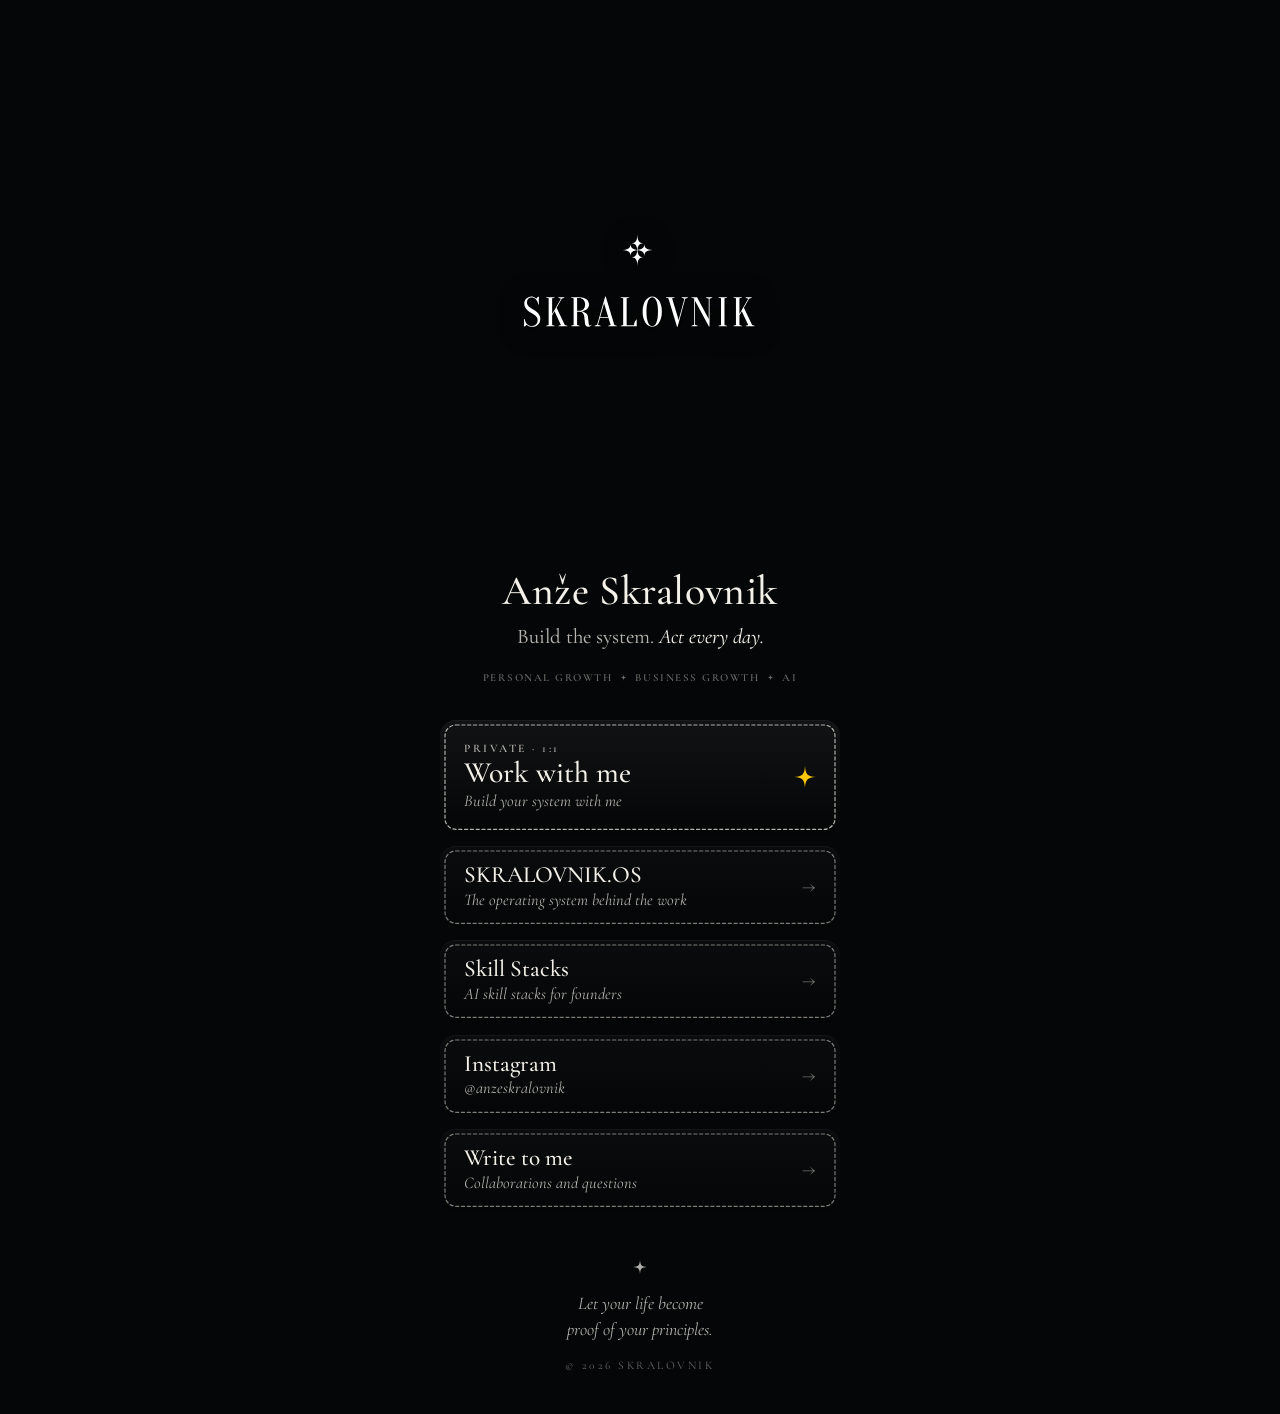
==== commit 4b93f09c: "draftpin: apply 1 pinned change Black canvas, portrait removed, video hero (assets/hero.mp4) under a" ====
--- a/index.html
+++ b/index.html
@@ -5,7 +5,7 @@
   <meta name="viewport" content="width=device-width, initial-scale=1, viewport-fit=cover">
   <title>SKRALOVNIK — Anže Skralovnik</title>
   <meta name="description" content="SKRALOVNIK. Clarity, discipline and systems for personal and business growth.">
-  <meta name="theme-color" content="#00202d">
+  <meta name="theme-color" content="#050607">
   <meta property="og:title" content="SKRALOVNIK">
   <meta property="og:description" content="Build the system. Act every day.">
   <meta property="og:image" content="assets/portrait.jpg">
@@ -23,15 +23,18 @@
     </symbol>
   </svg>
 
+  <!-- Hero: background video (working · sauna · training · people) under a dark veil, crest on top -->
+  <header class="hero">
+    <video class="hero__video" autoplay muted loop playsinline preload="metadata" aria-hidden="true">
+      <!-- TODO(Anže): drop the edited clip in as assets/hero.mp4 -->
+      <source src="assets/hero.mp4" type="video/mp4">
+    </video>
+    <div class="hero__veil" aria-hidden="true"></div>
+    <img class="hero__logo reveal" src="assets/logo.svg" alt="SKRALOVNIK" width="266" height="116">
+  </header>
+
   <main class="page">
-    <header class="crest reveal">
-      <img class="crest__logo" src="assets/logo.svg" alt="SKRALOVNIK" width="266" height="116">
-    </header>
-
     <section class="intro" aria-labelledby="name">
-      <div class="portrait reveal">
-        <img src="assets/portrait.jpg" alt="Anže Skralovnik" width="480" height="480">
-      </div>
       <h1 id="name" class="intro__name reveal">Anže Skralovnik</h1>
       <p class="intro__line reveal">Build the system. <em>Act every day.</em></p>
       <p class="intro__pillars reveal">
--- a/styles.css
+++ b/styles.css
@@ -1,11 +1,10 @@
 /* SKRALOVNIK — links page v1
-   Direction: white embroidery on deep #00202d textile (Branding doc §12).
+   Direction: near-black canvas, video hero, white stitched details (Branding doc §5, §12).
    Mobile first; wider screens keep the same single column. */
 
 :root {
   /* colour */
-  --azure: #00202d;          /* brand primary — the fabric */
-  --azure-deep: #00141d;     /* shadow side of the fabric */
+  --black: #050607;          /* near-black canvas */
   --thread: #f4f1ea;         /* off-white stitching / text */
   --thread-soft: rgba(244, 241, 234, 0.72);
   --thread-faint: rgba(244, 241, 234, 0.42);
@@ -35,7 +34,7 @@
 body {
   margin: 0;
   min-height: 100svh;
-  background: var(--azure);
+  background: var(--black);
   color: var(--thread);
   font-family: var(--serif);
   font-size: 18px;
@@ -44,62 +43,49 @@
   text-rendering: optimizeLegibility;
 }
 
-/* The fabric: real textile crop + soft vignette. Fixed layer (iOS-safe, no background-attachment). */
-body::before {
-  content: "";
-  position: fixed;
-  inset: 0;
-  z-index: -1;
-  background:
-    radial-gradient(120% 80% at 50% 20%, transparent 40%, rgba(0, 12, 18, 0.55) 100%),
-    url("assets/textile.jpg") center top / 100% auto repeat-y,
-    var(--azure);
-}
-
 .page {
   width: 100%;
   max-width: var(--col);
   margin: 0 auto;
-  padding: calc(28px + env(safe-area-inset-top)) var(--gutter) calc(40px + env(safe-area-inset-bottom));
-}
-
-/* ── Crest ─────────────────────────────────────── */
-.crest { display: flex; justify-content: center; }
-.crest__logo {
-  width: 150px;
-  height: auto;
-  filter: drop-shadow(0 1px 0 rgba(0, 0, 0, 0.5));
-}
-
-/* ── Intro ─────────────────────────────────────── */
-.intro { text-align: center; margin-top: 30px; }
-
-.portrait {
+  padding: 0 var(--gutter) calc(40px + env(safe-area-inset-bottom));
+}
+
+/* ── Hero ──────────────────────────────────────── */
+.hero {
   position: relative;
-  width: 112px;
-  height: 112px;
-  margin: 0 auto;
-  border-radius: 50%;
-  padding: 7px;
-}
-/* stitched ring around the portrait */
-.portrait::before {
-  content: "";
+  display: grid;
+  place-items: center;
+  height: 62svh;
+  min-height: 380px;
+  max-height: 640px;
+  overflow: hidden;
+  background: var(--black);
+}
+.hero__video {
   position: absolute;
   inset: 0;
-  border-radius: 50%;
-  border: 1.5px dashed var(--thread-soft);
-  filter: drop-shadow(0 1px 0 rgba(0, 0, 0, 0.6));
-}
-.portrait img {
-  display: block;
   width: 100%;
   height: 100%;
   object-fit: cover;
-  border-radius: 50%;
-  filter: grayscale(0.25) contrast(1.02);
-  box-shadow: inset 0 0 0 1px rgba(0, 0, 0, 0.4), 0 6px 18px rgba(0, 0, 0, 0.35);
-}
+  filter: grayscale(0.2) contrast(1.05);
+}
+/* veil: even darkening so the crest reads, then a fade into the page black */
+.hero__veil {
+  position: absolute;
+  inset: 0;
+  background:
+    linear-gradient(180deg, rgba(5, 6, 7, 0.35) 0%, rgba(5, 6, 7, 0.2) 45%, var(--black) 100%),
+    rgba(5, 6, 7, 0.35);
+}
+.hero__logo {
+  position: relative;
+  width: 210px;
+  height: auto;
+  filter: drop-shadow(0 2px 12px rgba(0, 0, 0, 0.6));
+}
+
+/* ── Intro ─────────────────────────────────────── */
+.intro { position: relative; text-align: center; margin-top: -8px; }
 
 .intro__name {
   margin: 20px 0 0;
@@ -286,7 +272,5 @@
 
 /* Larger screens: same column, more breathing room */
 @media (min-width: 720px) {
-  .page { padding-top: 64px; }
-  .crest__logo { width: 180px; }
-  .portrait { width: 128px; height: 128px; }
-}
+  .hero__logo { width: 250px; }
+}
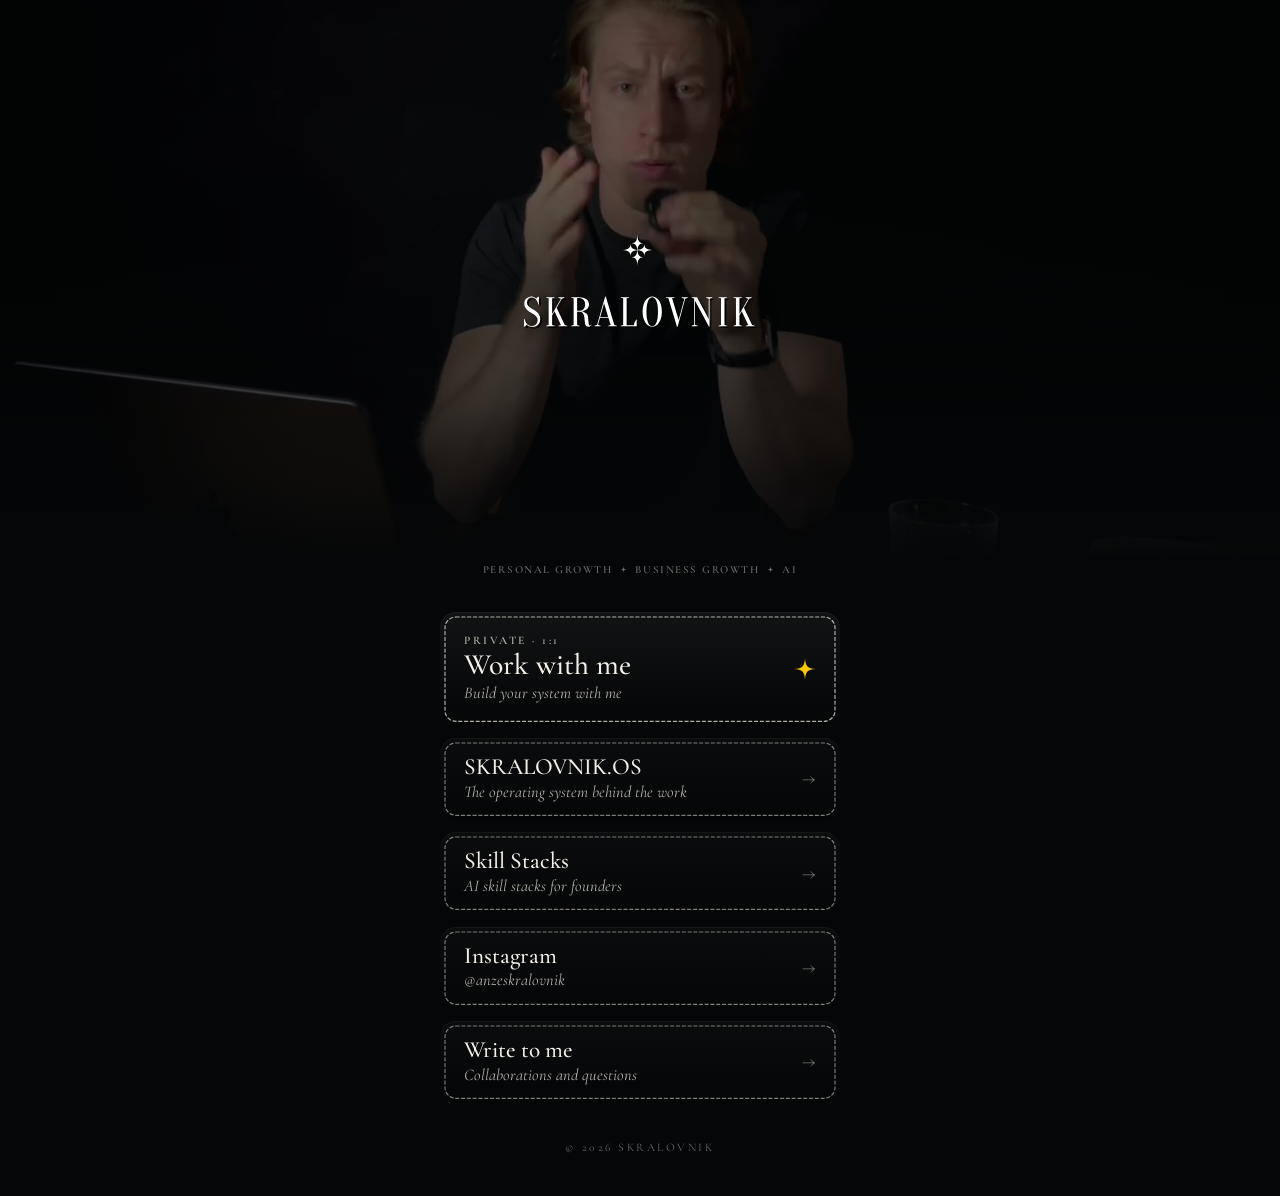
==== commit 19d8af7b: "draftpin: apply 4 pinned changes + hero video - remove name, tagline, footer star and footer quote (" ====
--- a/index.html
+++ b/index.html
@@ -25,18 +25,20 @@
 
   <!-- Hero: background video (working · sauna · training · people) under a dark veil, crest on top -->
   <header class="hero">
-    <video class="hero__video" autoplay muted loop playsinline preload="metadata" aria-hidden="true">
-      <!-- TODO(Anže): drop the edited clip in as assets/hero.mp4 -->
-      <source src="assets/hero.mp4" type="video/mp4">
+    <!-- Silent by design. Phones get a 3:4 centre crop, wider screens the full 16:9 cut. -->
+    <video class="hero__video" autoplay muted loop playsinline preload="auto"
+           poster="assets/hero-poster-mobile.jpg" aria-hidden="true">
+      <source src="assets/hero-mobile.mp4" type="video/mp4" media="(max-width: 719px)">
+      <source src="assets/hero-desktop.mp4" type="video/mp4">
     </video>
     <div class="hero__veil" aria-hidden="true"></div>
-    <img class="hero__logo reveal" src="assets/logo.svg" alt="SKRALOVNIK" width="266" height="116">
+    <h1 class="hero__title reveal">
+      <img class="hero__logo" src="assets/logo.svg" alt="SKRALOVNIK" width="266" height="116">
+    </h1>
   </header>
 
   <main class="page">
-    <section class="intro" aria-labelledby="name">
-      <h1 id="name" class="intro__name reveal">Anže Skralovnik</h1>
-      <p class="intro__line reveal">Build the system. <em>Act every day.</em></p>
+    <section class="intro">
       <p class="intro__pillars reveal">
         <span>Personal growth</span>
         <svg class="pip" aria-hidden="true"><use href="#star"/></svg>
@@ -81,8 +83,6 @@
     </nav>
 
     <footer class="foot reveal">
-      <svg class="foot__star" aria-hidden="true"><use href="#star"/></svg>
-      <p class="foot__quote"><em>Let your life become proof of your principles.</em></p>
       <p class="foot__copy">© 2026 SKRALOVNIK</p>
     </footer>
   </main>
--- a/styles.css
+++ b/styles.css
@@ -74,36 +74,23 @@
   position: absolute;
   inset: 0;
   background:
+    radial-gradient(60% 22% at 50% 50%, rgba(5, 6, 7, 0.45), transparent 100%),
     linear-gradient(180deg, rgba(5, 6, 7, 0.35) 0%, rgba(5, 6, 7, 0.2) 45%, var(--black) 100%),
     rgba(5, 6, 7, 0.35);
 }
+.hero__title {
+  position: relative;
+  margin: 0;
+  line-height: 0;
+}
 .hero__logo {
-  position: relative;
   width: 210px;
   height: auto;
   filter: drop-shadow(0 2px 12px rgba(0, 0, 0, 0.6));
 }
 
 /* ── Intro ─────────────────────────────────────── */
-.intro { position: relative; text-align: center; margin-top: -8px; }
-
-.intro__name {
-  margin: 20px 0 0;
-  font-size: var(--fs-name);
-  font-weight: 500;
-  line-height: 1.05;
-  letter-spacing: 0.01em;
-  text-shadow: var(--stitch-lift);
-  text-wrap: balance;
-}
-
-.intro__line {
-  margin: 8px 0 0;
-  font-size: var(--fs-line);
-  color: var(--thread-soft);
-  text-shadow: var(--stitch-lift);
-}
-.intro__line em { color: var(--thread); }
+.intro { position: relative; text-align: center; margin-top: 4px; }
 
 .intro__pillars {
   display: flex;
@@ -111,7 +98,7 @@
   justify-content: center;
   align-items: center;
   gap: 6px 8px;
-  margin: 18px 0 0;
+  margin: 0;
   font-size: 0.68rem;
   font-weight: 600;
   letter-spacing: 0.14em;
@@ -235,19 +222,11 @@
 
 /* ── Footer ────────────────────────────────────── */
 .foot {
-  margin-top: 44px;
+  margin-top: 36px;
   text-align: center;
 }
-.foot__star { width: 14px; height: 14px; fill: var(--thread-soft); }
-.foot__quote {
-  margin: 10px auto 0;
-  max-width: 26ch;
-  font-size: 1.12rem;
-  color: var(--thread-soft);
-  text-wrap: balance;
-}
 .foot__copy {
-  margin: 14px 0 0;
+  margin: 0;
   font-size: var(--fs-caps);
   letter-spacing: 0.22em;
   text-transform: uppercase;
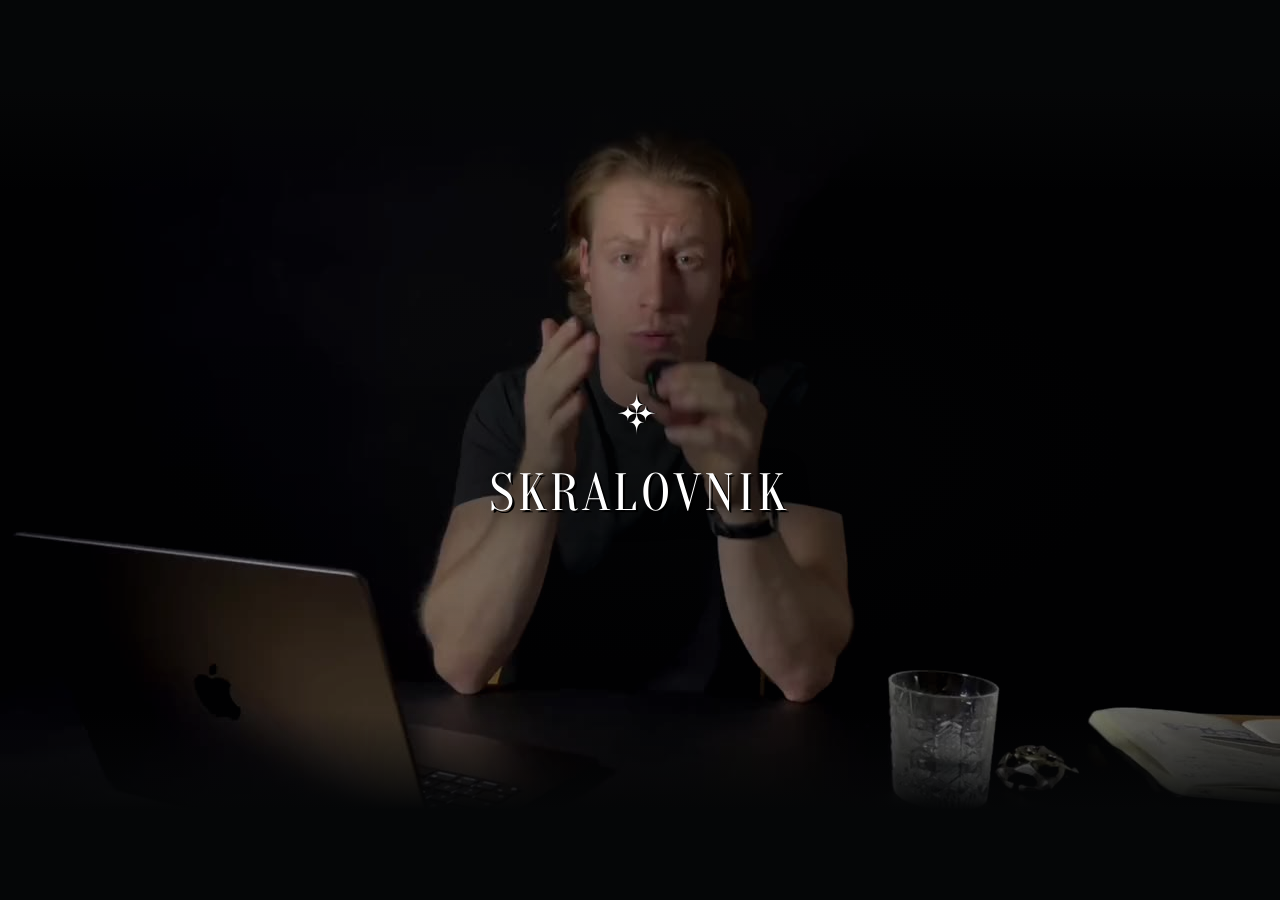
==== commit b162092c: "draftpin: apply 1 pinned change + 16:9 full-width hero - pin: remove pillars, links and footer; page" ====
--- a/index.html
+++ b/index.html
@@ -7,85 +7,23 @@
   <meta name="description" content="SKRALOVNIK. Clarity, discipline and systems for personal and business growth.">
   <meta name="theme-color" content="#050607">
   <meta property="og:title" content="SKRALOVNIK">
-  <meta property="og:description" content="Build the system. Act every day.">
-  <meta property="og:image" content="assets/portrait.jpg">
+  <meta property="og:image" content="assets/hero-poster.jpg">
   <link rel="icon" href="assets/symbol.svg" type="image/svg+xml">
-  <link rel="preconnect" href="https://fonts.googleapis.com">
-  <link rel="preconnect" href="https://fonts.gstatic.com" crossorigin>
-  <link href="https://fonts.googleapis.com/css2?family=Cormorant+Garamond:ital,wght@0,400;0,500;0,600;1,400;1,500&display=swap" rel="stylesheet">
   <link rel="stylesheet" href="styles.css">
 </head>
 <body>
-  <!-- Brand star (simplified single star of the SKRALOVNIK symbol) -->
-  <svg width="0" height="0" aria-hidden="true" style="position:absolute">
-    <symbol id="star" viewBox="-10 -10 20 20">
-      <path d="M0-10C.6-2.2 2.2-.6 10 0 2.2.6.6 2.2 0 10-.6 2.2-2.2.6-10 0-2.2-.6-.6-2.2 0-10Z"/>
-    </symbol>
-  </svg>
-
-  <!-- Hero: background video (working · sauna · training · people) under a dark veil, crest on top -->
+  <!-- Hero: 16:9 video, always full width. Silent by design. -->
   <header class="hero">
-    <!-- Silent by design. Phones get a 3:4 centre crop, wider screens the full 16:9 cut. -->
     <video class="hero__video" autoplay muted loop playsinline preload="auto"
-           poster="assets/hero-poster-mobile.jpg" aria-hidden="true">
+           poster="assets/hero-poster.jpg" aria-hidden="true">
       <source src="assets/hero-mobile.mp4" type="video/mp4" media="(max-width: 719px)">
       <source src="assets/hero-desktop.mp4" type="video/mp4">
     </video>
     <div class="hero__veil" aria-hidden="true"></div>
-    <h1 class="hero__title reveal">
+    <h1 class="hero__title">
       <img class="hero__logo" src="assets/logo.svg" alt="SKRALOVNIK" width="266" height="116">
     </h1>
   </header>
-
-  <main class="page">
-    <section class="intro">
-      <p class="intro__pillars reveal">
-        <span>Personal growth</span>
-        <svg class="pip" aria-hidden="true"><use href="#star"/></svg>
-        <span>Business growth</span>
-        <svg class="pip" aria-hidden="true"><use href="#star"/></svg>
-        <span>AI</span>
-      </p>
-    </section>
-
-    <nav class="links" aria-label="Links">
-      <!-- TODO(Anže): replace every href="#" with the real destination -->
-      <a class="link link--featured stitched reveal" href="#" data-todo="application / call link">
-        <span class="link__eyebrow">Private · 1:1</span>
-        <span class="link__title">Work with me</span>
-        <span class="link__meta">Build your system with me</span>
-        <svg class="link__mark" aria-hidden="true"><use href="#star"/></svg>
-      </a>
-
-      <a class="link stitched reveal" href="#" data-todo="SKRALOVNIK.OS page / waitlist">
-        <span class="link__title">SKRALOVNIK.OS</span>
-        <span class="link__meta">The operating system behind the work</span>
-        <span class="link__arrow" aria-hidden="true">→</span>
-      </a>
-
-      <a class="link stitched reveal" href="#" data-todo="Skill Stacks subpage">
-        <span class="link__title">Skill Stacks</span>
-        <span class="link__meta">AI skill stacks for founders</span>
-        <span class="link__arrow" aria-hidden="true">→</span>
-      </a>
-
-      <a class="link stitched reveal" href="https://www.instagram.com/anzeskralovnik/" rel="noopener">
-        <span class="link__title">Instagram</span>
-        <span class="link__meta">@anzeskralovnik</span>
-        <span class="link__arrow" aria-hidden="true">→</span>
-      </a>
-
-      <a class="link stitched reveal" href="#" data-todo="contact e-mail (mailto:)">
-        <span class="link__title">Write to me</span>
-        <span class="link__meta">Collaborations and questions</span>
-        <span class="link__arrow" aria-hidden="true">→</span>
-      </a>
-    </nav>
-
-    <footer class="foot reveal">
-      <p class="foot__copy">© 2026 SKRALOVNIK</p>
-    </footer>
-  </main>
 
   <script src="main.js"></script>
 
--- a/styles.css
+++ b/styles.css
@@ -1,30 +1,8 @@
-/* SKRALOVNIK — links page v1
-   Direction: near-black canvas, video hero, white stitched details (Branding doc §5, §12).
-   Mobile first; wider screens keep the same single column. */
+/* SKRALOVNIK — v1
+   Near-black canvas, one full-width 16:9 video band, logo on top. */
 
 :root {
-  /* colour */
-  --black: #050607;          /* near-black canvas */
-  --thread: #f4f1ea;         /* off-white stitching / text */
-  --thread-soft: rgba(244, 241, 234, 0.72);
-  --thread-faint: rgba(244, 241, 234, 0.42);
-  --gold: #f9c706;           /* purpose-only accent: the featured link's star */
-
-  /* type */
-  --serif: "Cormorant Garamond", "Angsana New", "Times New Roman", serif;
-  --fs-name: clamp(2.1rem, 9vw, 2.6rem);
-  --fs-line: 1.3rem;
-  --fs-title: 1.45rem;
-  --fs-meta: 1.02rem;
-  --fs-caps: 0.72rem;
-
-  /* space & shape */
-  --gutter: 20px;
-  --col: 440px;
-  --radius: 16px;
-
-  /* embroidery depth */
-  --stitch-lift: 0 1px 0 rgba(0, 0, 0, 0.55), 0 0 1px rgba(244, 241, 234, 0.25);
+  --black: #050607;   /* near-black canvas */
 }
 
 *, *::before, *::after { box-sizing: border-box; }
@@ -34,20 +12,9 @@
 body {
   margin: 0;
   min-height: 100svh;
+  display: grid;
+  align-content: center;   /* the band sits in the middle of the screen */
   background: var(--black);
-  color: var(--thread);
-  font-family: var(--serif);
-  font-size: 18px;
-  line-height: 1.45;
-  -webkit-font-smoothing: antialiased;
-  text-rendering: optimizeLegibility;
-}
-
-.page {
-  width: 100%;
-  max-width: var(--col);
-  margin: 0 auto;
-  padding: 0 var(--gutter) calc(40px + env(safe-area-inset-bottom));
 }
 
 /* ── Hero ──────────────────────────────────────── */
@@ -55,9 +22,9 @@
   position: relative;
   display: grid;
   place-items: center;
-  height: 62svh;
-  min-height: 380px;
-  max-height: 640px;
+  width: 100%;
+  aspect-ratio: 16 / 9;    /* the whole video, edge to edge */
+  max-height: 100svh;      /* ultra-wide screens: trim top/bottom rather than overflow */
   overflow: hidden;
   background: var(--black);
 }
@@ -69,187 +36,32 @@
   object-fit: cover;
   filter: grayscale(0.2) contrast(1.05);
 }
-/* veil: even darkening so the crest reads, then a fade into the page black */
+/* veil: light overall shade, soft shadow behind the logo, edges melt into the black */
 .hero__veil {
   position: absolute;
   inset: 0;
   background:
-    radial-gradient(60% 22% at 50% 50%, rgba(5, 6, 7, 0.45), transparent 100%),
-    linear-gradient(180deg, rgba(5, 6, 7, 0.35) 0%, rgba(5, 6, 7, 0.2) 45%, var(--black) 100%),
-    rgba(5, 6, 7, 0.35);
+    radial-gradient(38% 30% at 50% 50%, rgba(5, 6, 7, 0.45), transparent 100%),
+    linear-gradient(180deg, var(--black) 0%, transparent 14%, transparent 86%, var(--black) 100%),
+    rgba(5, 6, 7, 0.3);
 }
 .hero__title {
   position: relative;
   margin: 0;
   line-height: 0;
+  animation: rise 600ms cubic-bezier(0.2, 0.7, 0.2, 1) backwards;
 }
 .hero__logo {
-  width: 210px;
+  width: clamp(130px, 30vw, 320px);
   height: auto;
   filter: drop-shadow(0 2px 12px rgba(0, 0, 0, 0.6));
 }
 
-/* ── Intro ─────────────────────────────────────── */
-.intro { position: relative; text-align: center; margin-top: 4px; }
-
-.intro__pillars {
-  display: flex;
-  flex-wrap: wrap;
-  justify-content: center;
-  align-items: center;
-  gap: 6px 8px;
-  margin: 0;
-  font-size: 0.68rem;
-  font-weight: 600;
-  letter-spacing: 0.14em;
-  white-space: nowrap;
-  text-transform: uppercase;
-  color: var(--thread-faint);
-}
-.pip { width: 7px; height: 7px; fill: var(--thread-faint); }
-
-/* ── Links ─────────────────────────────────────── */
-.links {
-  display: grid;
-  gap: 12px;
-  margin-top: 34px;
-}
-
-.link {
-  position: relative;
-  display: grid;
-  grid-template-columns: 1fr auto;
-  grid-template-areas:
-    "title arrow"
-    "meta  arrow";
-  align-items: center;
-  column-gap: 12px;
-  min-height: 76px;
-  padding: 16px 24px;
-  border-radius: var(--radius);
-  color: var(--thread);
-  text-decoration: none;
-  background: linear-gradient(180deg, rgba(255, 255, 255, 0.025), rgba(0, 0, 0, 0.12));
-  box-shadow:
-    inset 0 1px 0 rgba(255, 255, 255, 0.04),
-    inset 0 -1px 0 rgba(0, 0, 0, 0.25);
-  -webkit-tap-highlight-color: transparent;
-  transition: transform 160ms ease-out, background-color 160ms ease-out;
-}
-
-.link__title {
-  grid-area: title;
-  font-size: var(--fs-title);
-  font-weight: 500;
-  line-height: 1.15;
-  text-shadow: var(--stitch-lift);
-}
-.link__meta {
-  grid-area: meta;
-  font-size: var(--fs-meta);
-  font-style: italic;
-  color: var(--thread-soft);
-}
-.link__arrow {
-  grid-area: arrow;
-  font-size: 1.3rem;
-  color: var(--thread-faint);
-  transition: transform 160ms ease-out, color 160ms ease-out;
-}
-
-/* Featured: more fabric, gold star as its single accent */
-.link--featured {
-  grid-template-areas:
-    "eyebrow mark"
-    "title   mark"
-    "meta    mark";
-  min-height: 108px;
-  padding: 20px 24px;
-  background: linear-gradient(180deg, rgba(255, 255, 255, 0.05), rgba(0, 0, 0, 0.18));
-}
-.link--featured .link__title { font-size: 1.85rem; }
-.link__eyebrow {
-  grid-area: eyebrow;
-  font-size: var(--fs-caps);
-  font-weight: 600;
-  letter-spacing: 0.22em;
-  text-transform: uppercase;
-  color: var(--thread-soft);
-}
-.link__mark {
-  grid-area: mark;
-  width: 22px;
-  height: 22px;
-  fill: var(--gold);
-  filter: drop-shadow(0 1px 0 rgba(0, 0, 0, 0.6));
-  transition: transform 300ms ease-out;
-}
-
-/* Stitch line (drawn by main.js) */
-.stitch {
-  position: absolute;
-  inset: 0;
-  width: 100%;
-  height: 100%;
-  overflow: visible;
-  pointer-events: none;
-}
-.stitch rect {
-  x: 5px;
-  y: 5px;
-  width: calc(100% - 10px);
-  height: calc(100% - 10px);
-  rx: 11px;
-  fill: none;
-  stroke-width: 1.2;
-  stroke-linecap: round;
-  stroke-dasharray: 3.2 2.6;
-}
-.stitch__shadow { stroke: rgba(0, 0, 0, 0.55); transform: translateY(1px); }
-.stitch__thread { stroke: rgba(244, 241, 234, 0.5); }
-.link--featured .stitch__thread { stroke: var(--thread-soft); }
-
-/* States */
-.link:active { transform: scale(0.985); }
-.link:focus-visible {
-  outline: 2px solid var(--thread);
-  outline-offset: 3px;
-}
-@media (hover: hover) {
-  .link:hover .link__arrow { transform: translateX(3px); color: var(--thread); }
-  .link:hover .link__mark { transform: rotate(45deg); }
-}
-
-/* ── Footer ────────────────────────────────────── */
-.foot {
-  margin-top: 36px;
-  text-align: center;
-}
-.foot__copy {
-  margin: 0;
-  font-size: var(--fs-caps);
-  letter-spacing: 0.22em;
-  text-transform: uppercase;
-  color: var(--thread-faint);
-}
-
-/* ── Entrance ──────────────────────────────────── */
-.reveal { opacity: 1; }
-.is-ready .reveal {
-  animation: rise 480ms cubic-bezier(0.2, 0.7, 0.2, 1) backwards;
-  animation-delay: calc(var(--i, 0) * 35ms);
-}
 @keyframes rise {
-  from { opacity: 0; transform: translateY(8px); }
+  from { opacity: 0; transform: translateY(6px); }
   to   { opacity: 1; transform: none; }
 }
 
 @media (prefers-reduced-motion: reduce) {
-  .is-ready .reveal { animation: none; }
-  .link, .link__arrow, .link__mark { transition: none; }
+  .hero__title { animation: none; }
 }
-
-/* Larger screens: same column, more breathing room */
-@media (min-width: 720px) {
-  .hero__logo { width: 250px; }
-}
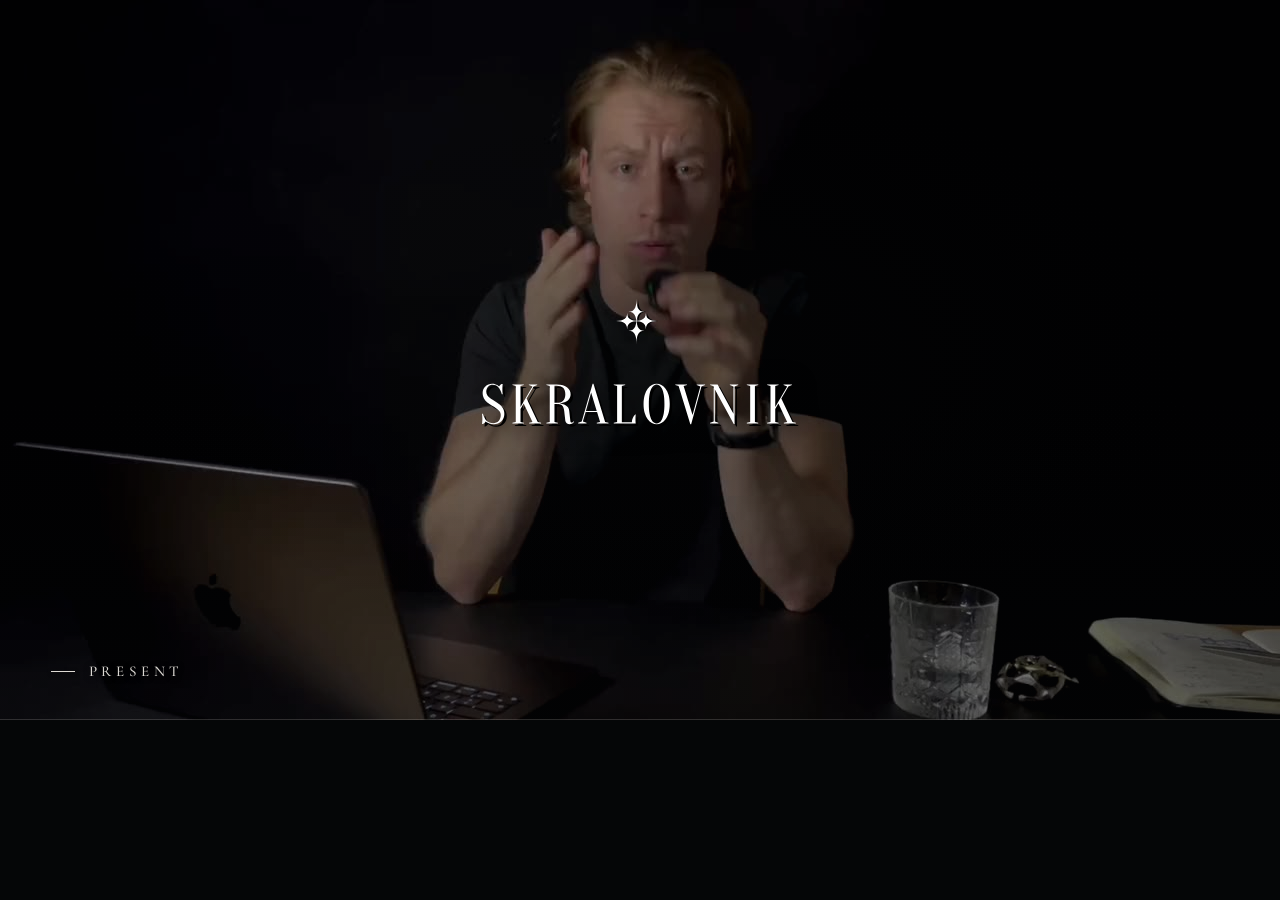
==== commit 5aca6ab5: "hero: chapter captions synced to the cuts (version A) - Present · Build · Train · Build · Run · Team" ====
--- a/index.html
+++ b/index.html
@@ -9,6 +9,10 @@
   <meta property="og:title" content="SKRALOVNIK">
   <meta property="og:image" content="assets/hero-poster.jpg">
   <link rel="icon" href="assets/symbol.svg" type="image/svg+xml">
+  <link rel="preconnect" href="https://fonts.googleapis.com">
+  <link rel="preconnect" href="https://fonts.gstatic.com" crossorigin>
+  <!-- only the letters the chapter words use -->
+  <link href="https://fonts.googleapis.com/css2?family=Cormorant+Garamond:wght@500&text=ABCDEILMNOPRSTUVabcdeilmnoprstuv&display=swap" rel="stylesheet">
   <link rel="stylesheet" href="styles.css">
 </head>
 <body>
@@ -23,6 +27,12 @@
     <h1 class="hero__title">
       <img class="hero__logo" src="assets/logo.svg" alt="SKRALOVNIK" width="266" height="116">
     </h1>
+    <!-- Chapter of the film on screen; main.js switches it on each cut -->
+    <p class="hero__chapter" aria-hidden="true">
+      <span class="hero__rule"></span>
+      <span class="hero__word">Present</span>
+    </p>
+    <div class="hero__progress" aria-hidden="true"><span></span></div>
   </header>
 
   <script src="main.js"></script>
--- a/styles.css
+++ b/styles.css
@@ -1,8 +1,13 @@
 /* SKRALOVNIK — v1
-   Near-black canvas, one full-width 16:9 video band, logo on top. */
+   Near-black canvas. Hero = full-width 16:9 video with the logo on top;
+   the page's sections follow below it. Square edges throughout. */
 
 :root {
-  --black: #050607;   /* near-black canvas */
+  --black: #050607;                          /* near-black canvas */
+  --thread: rgba(244, 241, 234, 0.9);        /* off-white type */
+  --thread-faint: rgba(244, 241, 234, 0.16); /* hairline track */
+  --serif: "Cormorant Garamond", "Times New Roman", serif;
+  --edge: clamp(16px, 4vw, 56px);            /* inset for hero furniture */
 }
 
 *, *::before, *::after { box-sizing: border-box; }
@@ -12,8 +17,6 @@
 body {
   margin: 0;
   min-height: 100svh;
-  display: grid;
-  align-content: center;   /* the band sits in the middle of the screen */
   background: var(--black);
 }
 
@@ -36,15 +39,43 @@
   object-fit: cover;
   filter: grayscale(0.2) contrast(1.05);
 }
-/* veil: light overall shade, soft shadow behind the logo, edges melt into the black */
+/* never show the browser's own play button (iOS Low Power Mode blocks autoplay) */
+.hero__video::-webkit-media-controls,
+.hero__video::-webkit-media-controls-start-playback-button {
+  display: none !important;
+  -webkit-appearance: none;
+}
+
+/* Veil, three layers:
+   1. shadow behind the logo — eased stops, so it fades out with no visible rim
+      (a straight two-stop fade leaves a faint ring where it ends)
+   2. bottom scrim — keeps the chapter caption legible on bright shots
+   3. one even shade over the whole frame */
 .hero__veil {
   position: absolute;
   inset: 0;
   background:
-    radial-gradient(38% 30% at 50% 50%, rgba(5, 6, 7, 0.45), transparent 100%),
-    linear-gradient(180deg, var(--black) 0%, transparent 14%, transparent 86%, var(--black) 100%),
+    radial-gradient(ellipse 44% 42% at 50% 50%,
+      rgba(5, 6, 7, 0.40) 0%,
+      rgba(5, 6, 7, 0.34) 19%,
+      rgba(5, 6, 7, 0.27) 34%,
+      rgba(5, 6, 7, 0.21) 47%,
+      rgba(5, 6, 7, 0.16) 56.5%,
+      rgba(5, 6, 7, 0.12) 65%,
+      rgba(5, 6, 7, 0.085) 73%,
+      rgba(5, 6, 7, 0.055) 80.2%,
+      rgba(5, 6, 7, 0.03) 86.1%,
+      rgba(5, 6, 7, 0.016) 91%,
+      rgba(5, 6, 7, 0.006) 95.2%,
+      rgba(5, 6, 7, 0) 100%),
+    linear-gradient(180deg,
+      rgba(5, 6, 7, 0) 55%,
+      rgba(5, 6, 7, 0.08) 70%,
+      rgba(5, 6, 7, 0.2) 85%,
+      rgba(5, 6, 7, 0.32) 100%),
     rgba(5, 6, 7, 0.3);
 }
+
 .hero__title {
   position: relative;
   margin: 0;
@@ -52,16 +83,64 @@
   animation: rise 600ms cubic-bezier(0.2, 0.7, 0.2, 1) backwards;
 }
 .hero__logo {
-  width: clamp(130px, 30vw, 320px);
+  width: clamp(150px, 40vw, 340px);
   height: auto;
   filter: drop-shadow(0 2px 12px rgba(0, 0, 0, 0.6));
+}
+
+/* Chapter caption — changes on each cut of the film */
+.hero__chapter {
+  position: absolute;
+  left: var(--edge);
+  bottom: calc(var(--edge) * 0.8);
+  display: flex;
+  align-items: center;
+  gap: 0.9em;
+  margin: 0;
+  font-family: var(--serif);
+  font-weight: 500;
+  font-size: clamp(10px, 0.55vw + 8px, 15px);
+  line-height: 1;
+  letter-spacing: 0.32em;
+  text-transform: uppercase;
+  color: var(--thread);
+  text-shadow: 0 1px 6px rgba(0, 0, 0, 0.55);
+}
+.hero__rule {
+  width: 1.6em;
+  height: 1px;
+  background: currentColor;
+  box-shadow: 0 1px 4px rgba(0, 0, 0, 0.5);
+}
+.hero__word.is-in { animation: word-in 320ms cubic-bezier(0.2, 0.7, 0.2, 1); }
+
+/* Hairline progress along the bottom edge — one pass of the loop */
+.hero__progress {
+  position: absolute;
+  left: 0;
+  right: 0;
+  bottom: 0;
+  height: 1px;
+  background: var(--thread-faint);
+}
+.hero__progress span {
+  display: block;
+  height: 100%;
+  background: rgba(244, 241, 234, 0.6);
+  transform: scaleX(0);
+  transform-origin: left center;
+  will-change: transform;
 }
 
 @keyframes rise {
   from { opacity: 0; transform: translateY(6px); }
   to   { opacity: 1; transform: none; }
 }
+@keyframes word-in {
+  from { opacity: 0; transform: translateY(3px); }
+  to   { opacity: 1; transform: none; }
+}
 
 @media (prefers-reduced-motion: reduce) {
-  .hero__title { animation: none; }
+  .hero__title, .hero__word.is-in { animation: none; }
 }
